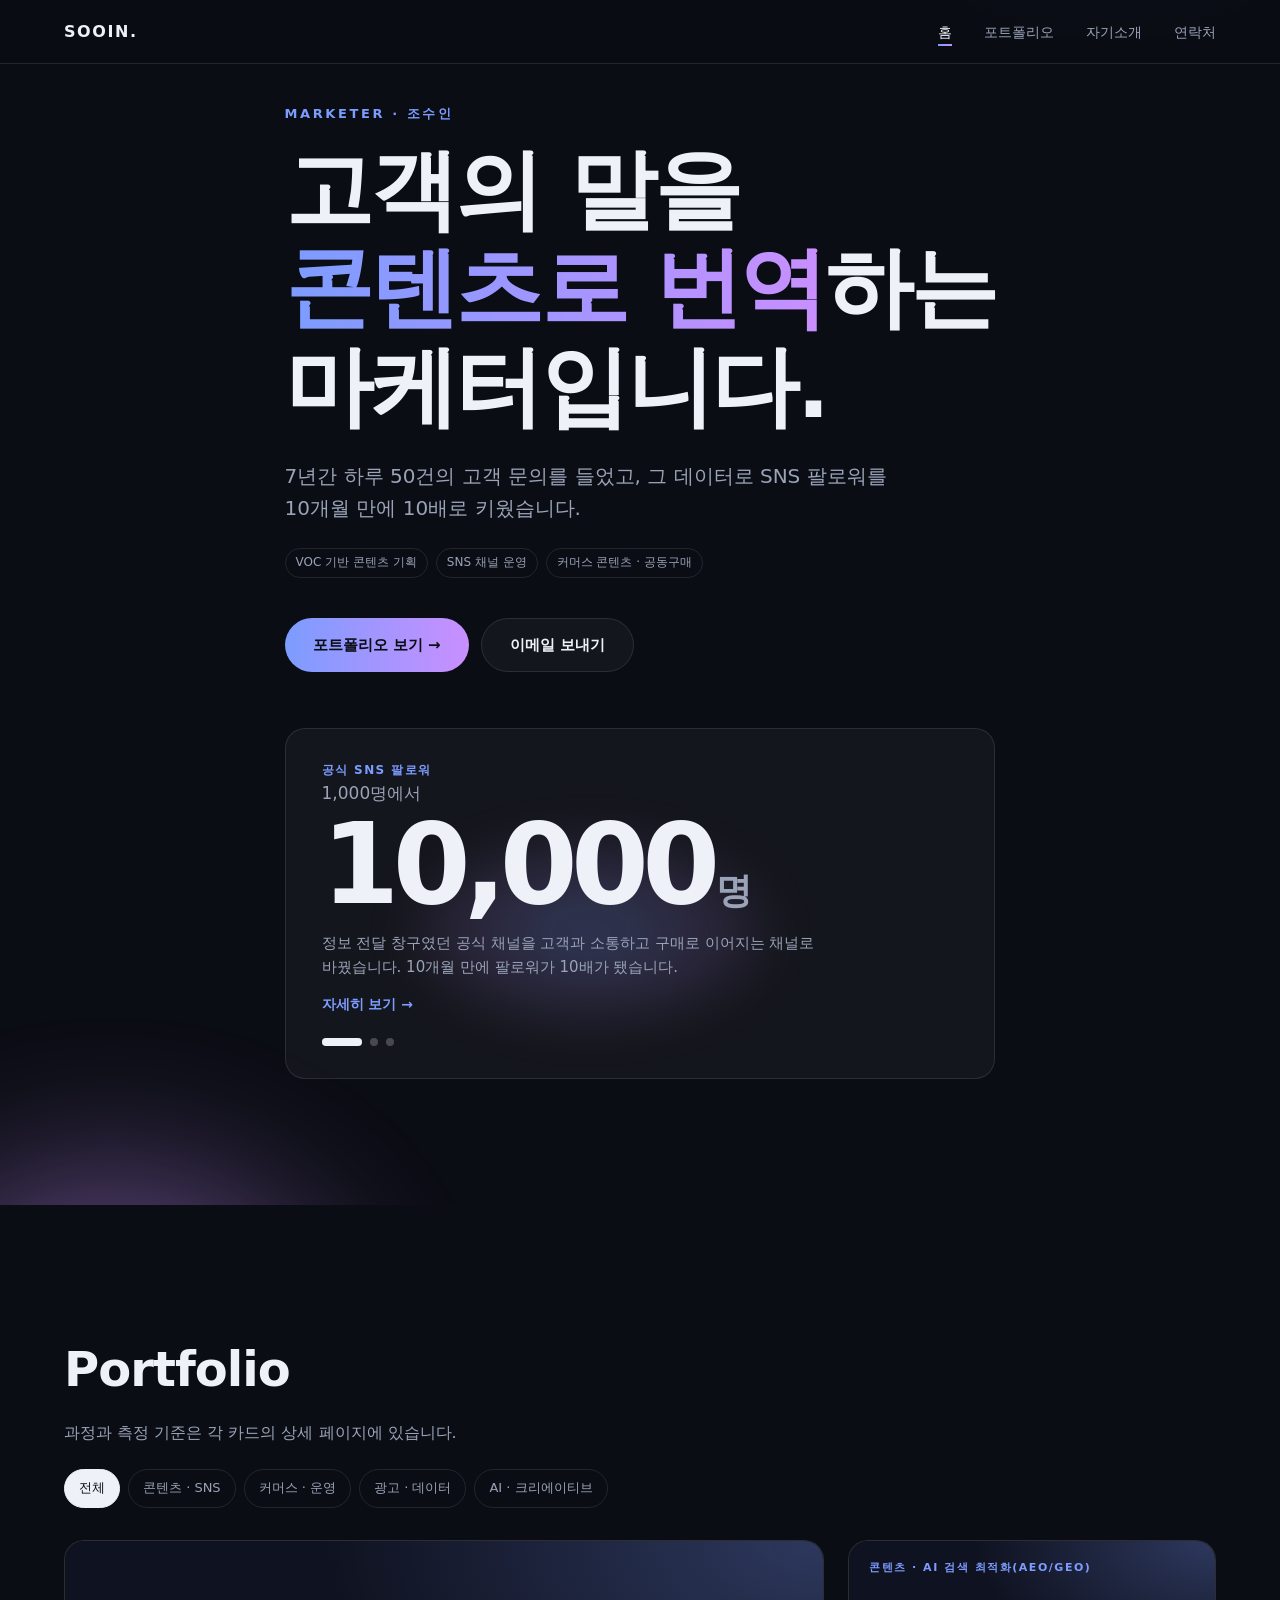
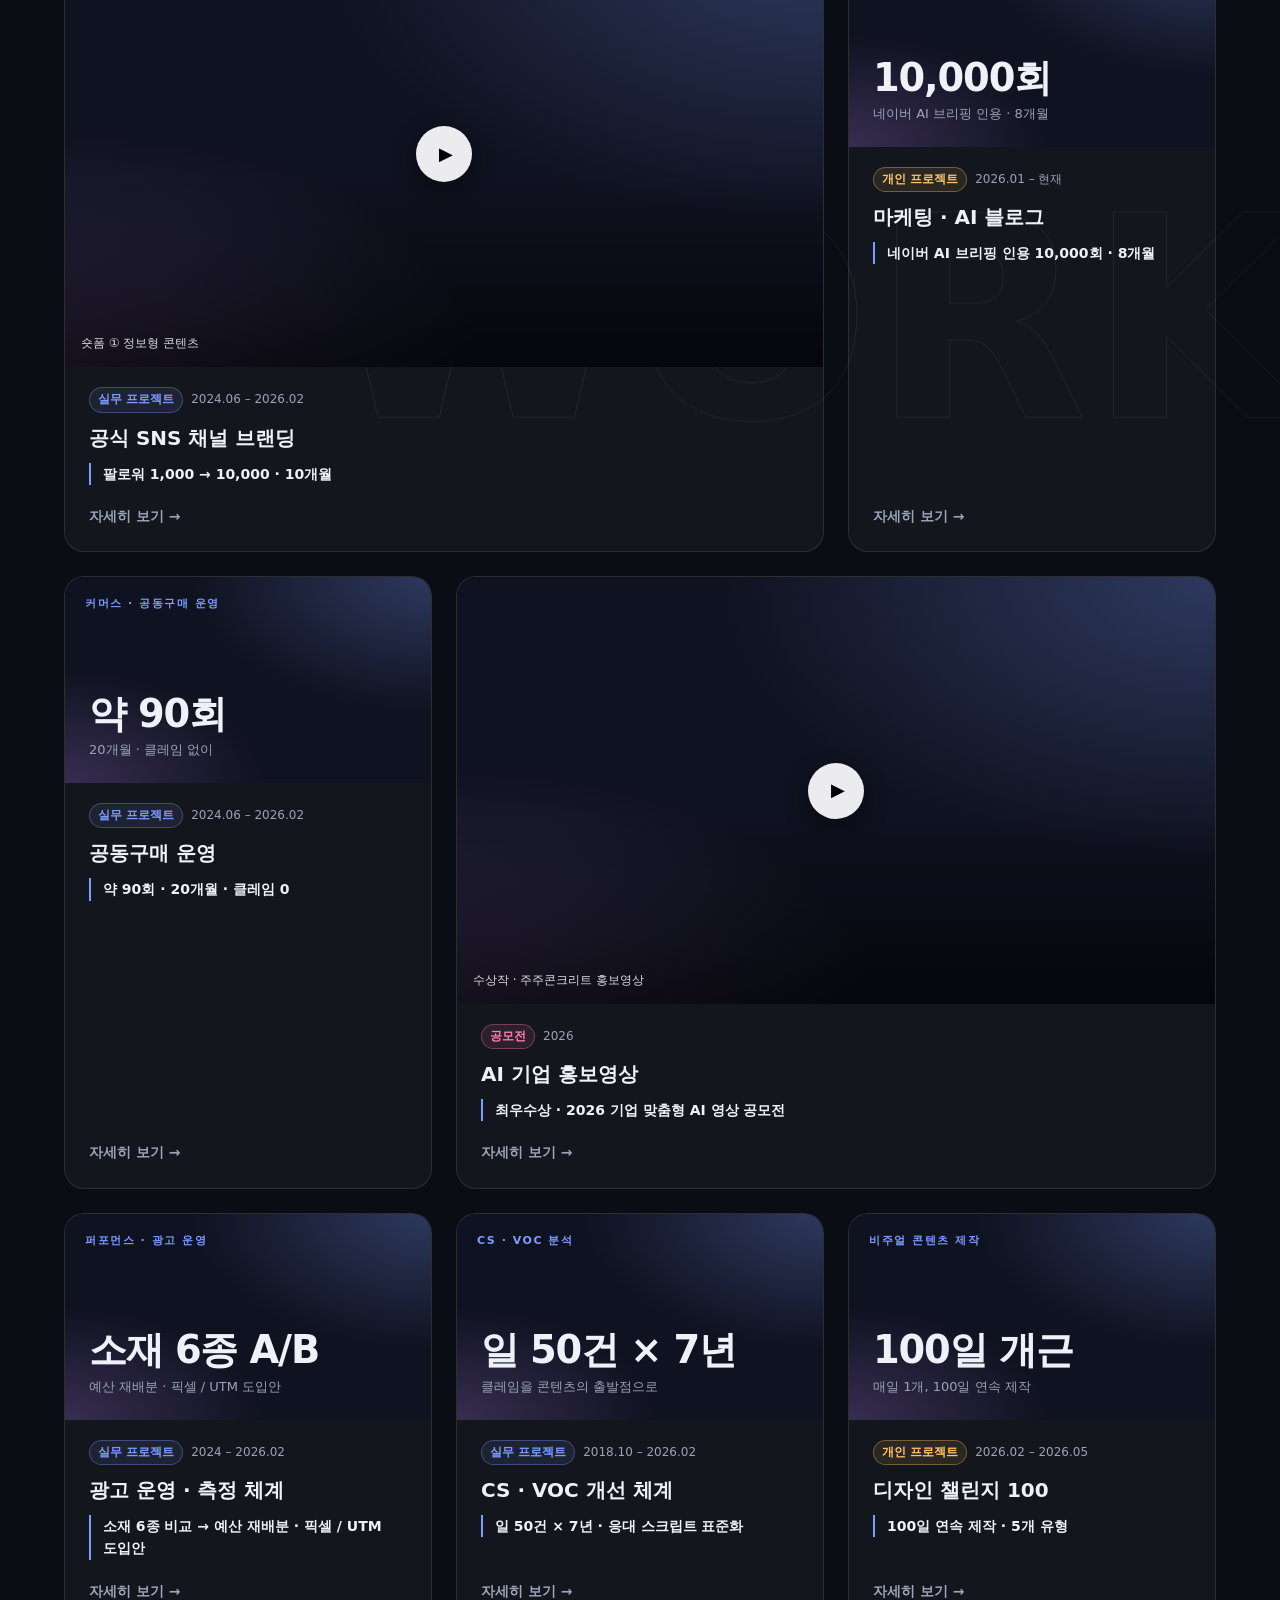
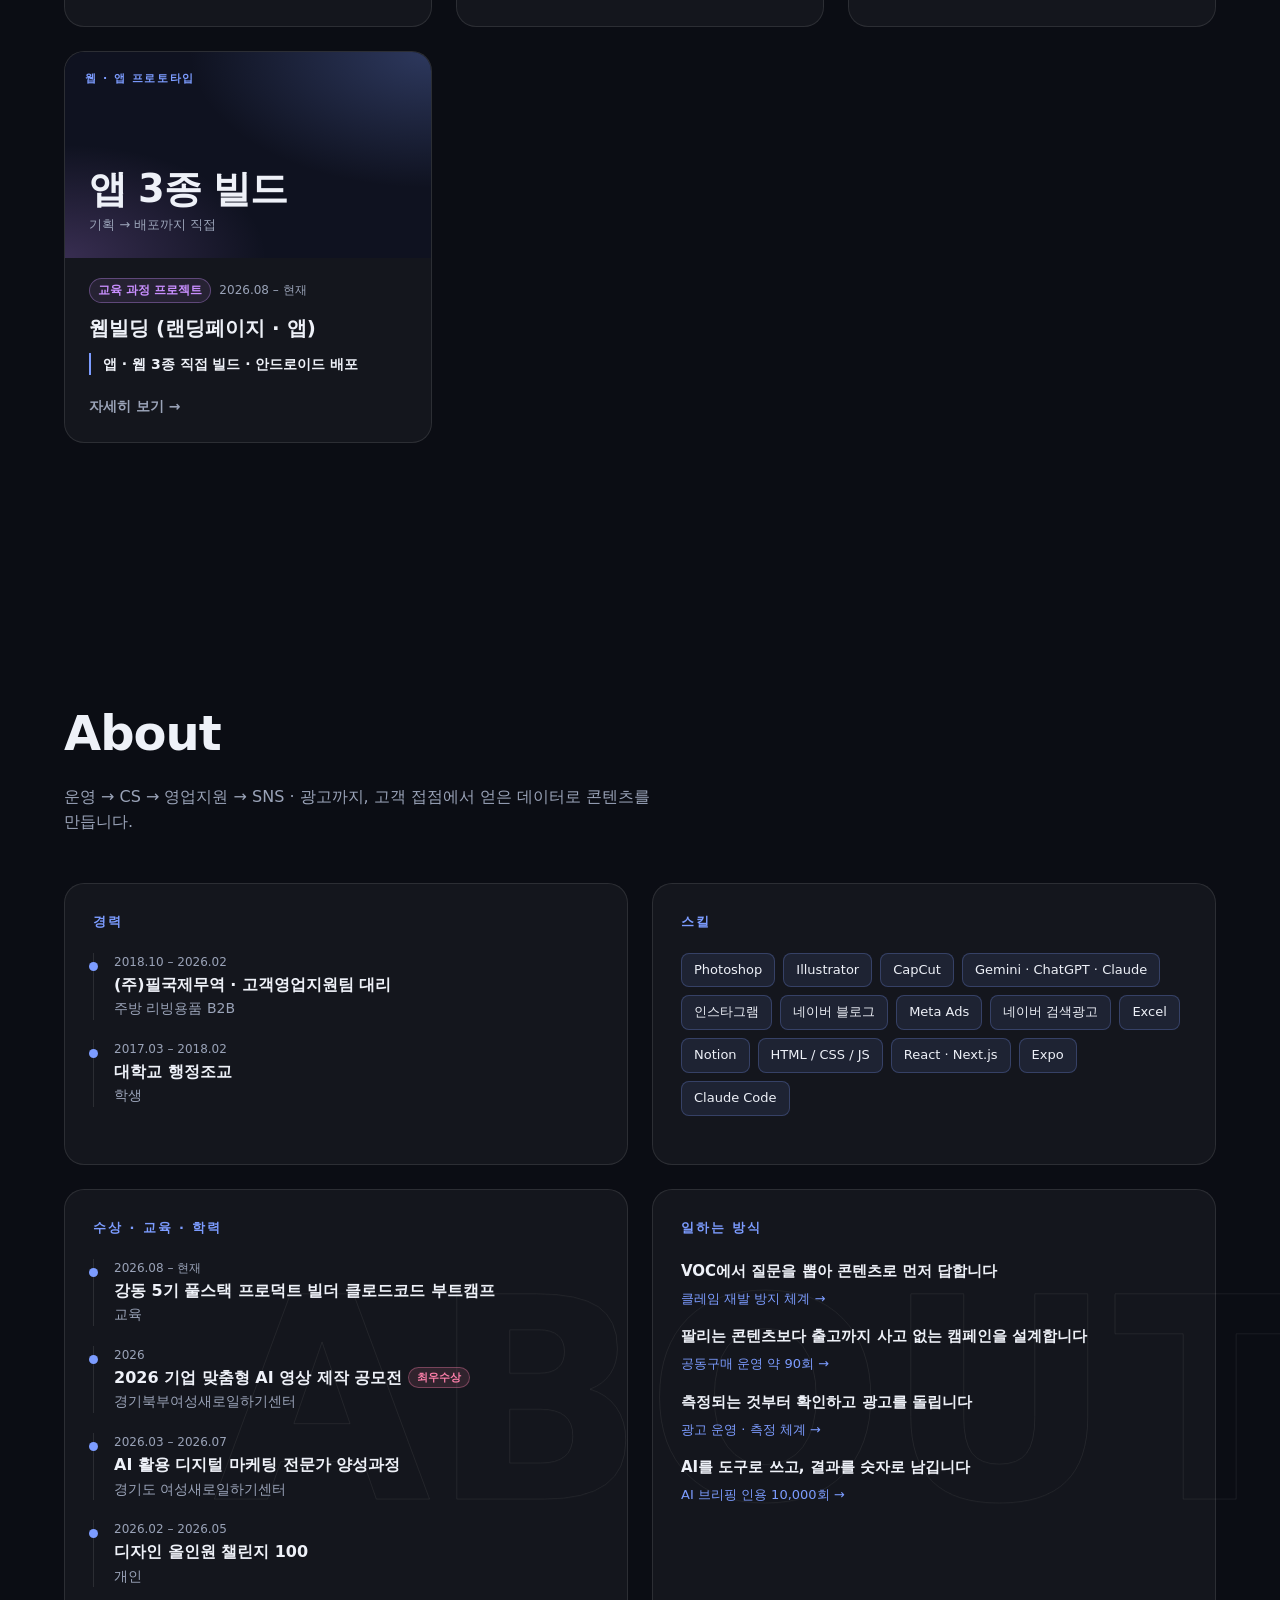
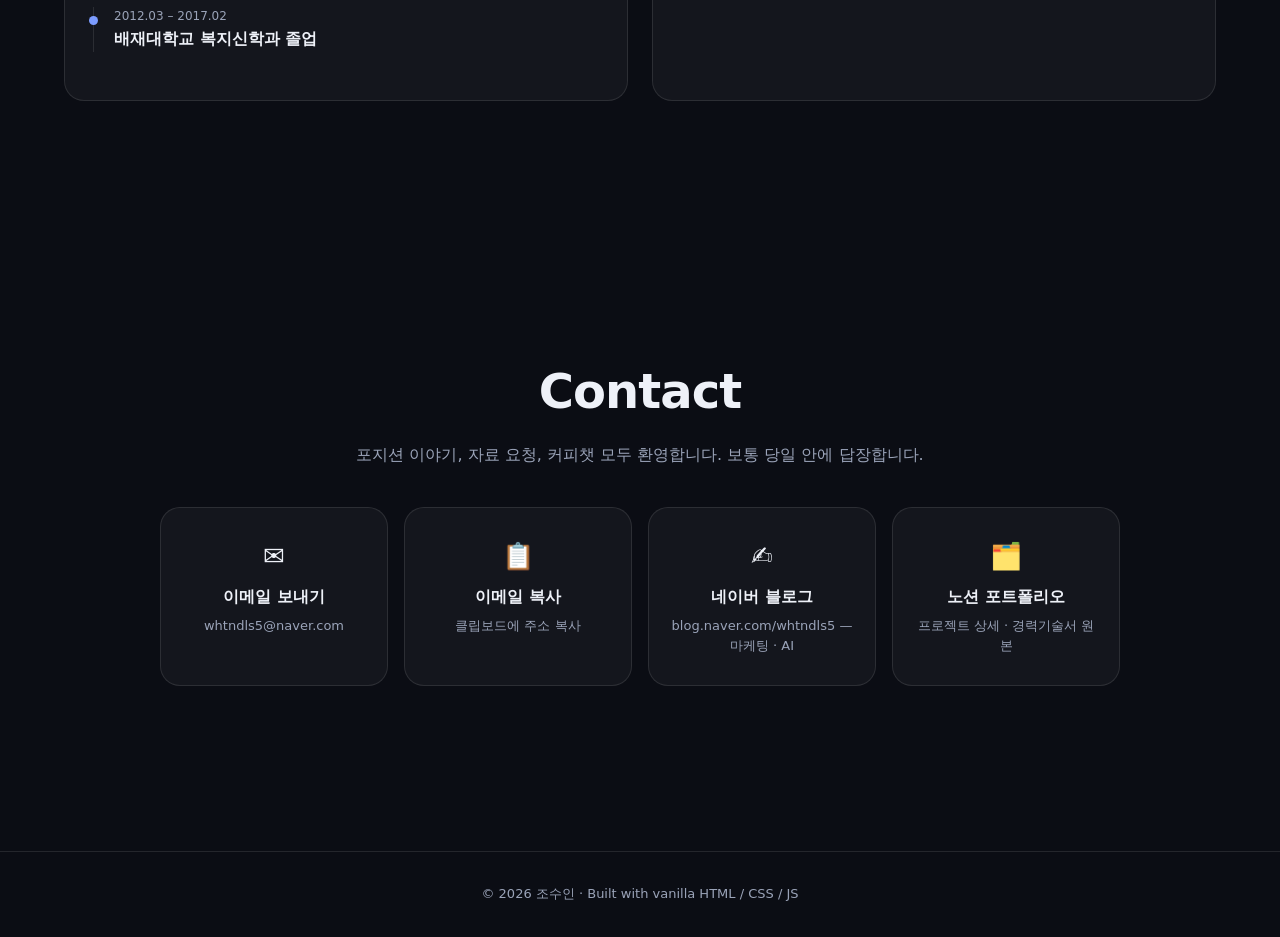
==== index.html @ 7ede03b1 "포트폴리오 카드 간결화 + 공동구매 최고 회차 매출 문구 제거 - 카드: 설명 · 외부 링크 줄을 빼고 제목 + 결과 한 줄만, 본문 전체가 상세 페이지 링크 - 공동구매: 전광판" ====
<!DOCTYPE html>
<html lang="ko" class="no-js">
<head>
<meta charset="UTF-8">
<meta name="viewport" content="width=device-width, initial-scale=1.0">
<title>조수인 | 마케터</title>
<meta name="description" content="고객의 말을 콘텐츠로 번역하는 마케터입니다. 7년간 이커머스 유통사에서 하루 평균 50건의 고객 문의를 직접 응대하며 고객이 무엇을 궁금해하고 어디서 불만을 느끼는지 정리해 왔습니다.">
<meta property="og:type" content="website">
<meta property="og:title" content="조수인 | 마케터">
<meta property="og:description" content="고객의 말을 콘텐츠로 번역하는 마케터입니다. 7년간 이커머스 유통사에서 하루 평균 50건의 고객 문의를 직접 응대하며 고객이 무엇을 궁금해하고 어디서 불만을 느끼는지 정리해 왔습니다.">

<meta property="og:image" content="images/og.jpg">
<meta name="twitter:card" content="summary_large_image">
<link rel="preconnect" href="https://cdn.jsdelivr.net" crossorigin>
<link rel="stylesheet" href="https://cdn.jsdelivr.net/gh/orioncactus/pretendard@v1.3.9/dist/web/variable/pretendardvariable-dynamic-subset.min.css">
<style>
:root{--bg:#0b0d14;--fg:#eef1f8;--muted:#9aa3b8;--line:rgba(255,255,255,.1);--card:rgba(255,255,255,.04);--accent:#7c9cff;--accent2:#c98fff;--nav:64px}
*{margin:0;padding:0;box-sizing:border-box}
html{scroll-behavior:smooth;scroll-padding-top:var(--nav)}
body{font-family:'Pretendard Variable','Pretendard','Segoe UI',system-ui,-apple-system,'Apple SD Gothic Neo','Malgun Gothic',sans-serif;background:var(--bg);color:var(--fg);line-height:1.6;overflow-x:hidden;-webkit-font-smoothing:antialiased;word-break:keep-all}
img,video{display:block;max-width:100%}
a{color:inherit}
ul{list-style:none}
:focus-visible{outline:2px solid var(--accent);outline-offset:3px;border-radius:4px}
.skip{position:absolute;left:-999px;top:8px;z-index:40;padding:8px 14px;background:var(--accent);color:#000;border-radius:8px}
.skip:focus{left:8px}
#fx{position:fixed;inset:0;z-index:30;pointer-events:none}
[hidden]{display:none!important}
.todo{background:rgba(255,214,102,.18);color:#ffd666;padding:0 6px;border-radius:4px;font-weight:600;font-size:.92em}

/* 상단 고정 내비게이션 */
header{position:fixed;top:0;left:0;right:0;z-index:20;height:var(--nav);display:flex;align-items:center;padding:0 clamp(16px,5vw,64px);background:rgba(11,13,20,.7);backdrop-filter:blur(12px);-webkit-backdrop-filter:blur(12px);border-bottom:1px solid var(--line)}
nav{display:flex;justify-content:space-between;align-items:center;width:100%;max-width:1200px;margin:0 auto;gap:16px}
.logo{font-weight:800;letter-spacing:.1em;text-decoration:none;white-space:nowrap}
nav ul{display:flex;gap:clamp(12px,3vw,32px)}
nav li a{position:relative;text-decoration:none;font-size:14px;color:var(--muted);padding:6px 0;transition:color .2s;white-space:nowrap}
nav li a::after{content:"";position:absolute;left:0;right:0;bottom:0;height:2px;background:linear-gradient(90deg,var(--accent),var(--accent2));transform:scaleX(0);transform-origin:left;transition:transform .3s}
nav li a:hover,nav li a[aria-current]{color:var(--fg)}
nav li a[aria-current]::after{transform:scaleX(1)}

/* 공통 레이아웃 */
section{position:relative;padding:clamp(80px,14vh,140px) clamp(16px,5vw,64px);overflow:hidden}
.wrap{position:relative;z-index:1;max-width:1200px;margin:0 auto}
h2{font-size:clamp(28px,4vw,48px);letter-spacing:-.02em;margin-bottom:12px}
.sub{color:var(--muted);margin-bottom:48px;max-width:600px}
.wm{position:absolute;right:-2vw;top:8%;font-size:clamp(100px,22vw,320px);font-weight:900;line-height:1;color:transparent;-webkit-text-stroke:1px rgba(255,255,255,.07);user-select:none;pointer-events:none}
[data-speed]{will-change:transform}
.tags{display:flex;flex-wrap:wrap;gap:8px}
.tags li{font-size:12px;padding:4px 10px;border:1px solid var(--line);border-radius:999px;color:var(--muted)}
.btn{display:inline-flex;align-items:center;gap:8px;padding:14px 28px;border-radius:999px;text-decoration:none;font-weight:600;font-size:15px;border:0;cursor:pointer;font-family:inherit;transition:transform .2s,box-shadow .2s}
.btn.primary{background:linear-gradient(90deg,var(--accent),var(--accent2));color:#0b0d14}
.btn.ghost{border:1px solid var(--line);background:var(--card);color:var(--fg)}
.btn:hover{transform:translateY(-2px);box-shadow:0 10px 30px rgba(124,156,255,.25)}

/* 스크롤 등장 */
.reveal{opacity:0;transform:translateY(24px);transition:opacity .7s ease,transform .7s ease}
.reveal.in{opacity:1;transform:none}
.stagger>:nth-child(2){transition-delay:.1s}.stagger>:nth-child(3){transition-delay:.2s}.stagger>:nth-child(4){transition-delay:.3s}
.no-js .reveal{opacity:1;transform:none}

/* 홈 */
.hero{min-height:100svh;display:flex;align-items:center;padding-top:calc(var(--nav) + 40px)}
.blob{position:absolute;border-radius:50%;filter:blur(80px);opacity:.45;pointer-events:none}
.b1{width:50vw;height:50vw;max-width:600px;max-height:600px;background:var(--accent);top:-10%;right:-10%}
.b2{width:40vw;height:40vw;max-width:480px;max-height:480px;background:var(--accent2);bottom:-10%;left:-10%}
.eyebrow{color:var(--accent);font-weight:600;letter-spacing:.2em;font-size:13px;text-transform:uppercase;margin-bottom:16px}
h1{font-size:clamp(38px,7vw,88px);line-height:1.12;letter-spacing:-.03em;font-weight:800;word-break:keep-all;text-wrap:balance}
h1 span{background:linear-gradient(90deg,var(--accent),var(--accent2));-webkit-background-clip:text;background-clip:text;color:transparent}
.lead{margin:24px 0;font-size:clamp(16px,2vw,20px);color:var(--muted);max-width:640px;word-break:keep-all}
.lead strong{color:var(--fg);font-weight:600}
.hero .tags{margin-bottom:40px}
.cta{display:flex;flex-wrap:wrap;gap:12px}
/* 첫 화면 전광판: 한 번에 숫자 하나, 탭으로 전환 */
.stats{position:relative;margin-top:56px;max-width:900px;padding:clamp(22px,3vw,32px) clamp(22px,3.5vw,36px);border:1px solid var(--line);border-radius:20px;background:var(--card);overflow:hidden}
.stats::before{content:"";position:absolute;left:8%;top:58%;width:min(70%,560px);height:min(60vw,260px);transform:translateY(-50%);background:radial-gradient(closest-side,rgba(124,156,255,.26),rgba(201,143,255,.12) 55%,transparent 78%);filter:blur(24px);pointer-events:none}
.stats>*{position:relative}
.stat-panels{display:grid}
.stat-panel{grid-area:1/1;display:flex;flex-direction:column;align-items:flex-start}
.stat-panel:not(.on){visibility:hidden;opacity:0;pointer-events:none}
.stat-panel.on{animation:statIn .6s cubic-bezier(.2,.8,.2,1)}
.stat-label{font-size:12px;font-weight:700;letter-spacing:.12em;text-transform:uppercase;color:var(--accent)}
/* 슬라이드 위치 점: 클릭하면 그 슬라이드로, 활성 점은 길어지면서 남은 시간을 채워 보여줌 */
.stat-dots{display:flex;gap:8px;margin-top:22px}
.stat-dot{position:relative;width:8px;height:8px;padding:0;border:0;border-radius:999px;background:rgba(255,255,255,.22);cursor:pointer;overflow:hidden;transition:width .3s,background .3s}
.stat-dot:hover{background:rgba(255,255,255,.45)}
.stat-dot[aria-selected="true"]{width:40px;background:rgba(255,255,255,.22)}
.stat-dot[aria-selected="true"]::after{content:"";position:absolute;inset:0;background:var(--fg);transform-origin:left;transform:scaleX(0);animation:statFill var(--stat-ms,5000ms) linear forwards}
.stats.paused .stat-dot[aria-selected="true"]::after{animation-play-state:paused}
.stat-dot:focus-visible{outline:2px solid var(--accent);outline-offset:3px}
@keyframes statFill{to{transform:scaleX(1)}}
.stat-pre{font-size:clamp(14px,1.6vw,17px);color:var(--muted);font-weight:500}
.stat-num{font-size:clamp(56px,9vw,112px);font-weight:800;letter-spacing:-.06em;line-height:.95;font-variant-numeric:tabular-nums;white-space:nowrap;margin-top:4px}
.stat-num em{font-style:normal;font-size:.32em;font-weight:600;color:var(--muted);letter-spacing:-.02em;margin-left:.08em}
.stat-story{max-width:34em;margin-top:14px;font-size:15px;color:var(--muted)}
.stat-link{margin-top:14px;font-size:14px;font-weight:600;color:var(--accent);text-decoration:none}
.stat-link:hover{text-decoration:underline}
@keyframes statIn{from{opacity:0;transform:translateX(28px)}to{opacity:1;transform:none}}
@media(prefers-reduced-motion:reduce){.stat-panel.on{animation:none}.stat-dot[aria-selected="true"]::after{animation:none;transform:none}}

/* 포트폴리오: 카드 */
.filters{display:flex;flex-wrap:wrap;gap:8px;margin:-24px 0 32px}
.filter{font:inherit;font-size:13px;padding:8px 14px;border-radius:999px;border:1px solid var(--line);background:transparent;color:var(--muted);cursor:pointer;transition:all .2s}
.filter:hover{color:var(--fg);border-color:rgba(255,255,255,.3)}
.filter[aria-pressed="true"]{background:var(--fg);color:var(--bg);border-color:var(--fg)}
.grid{display:grid;grid-template-columns:repeat(auto-fill,minmax(min(100%,300px),1fr));gap:24px}
.card{display:flex;flex-direction:column;border:1px solid var(--line);border-radius:20px;background:var(--card);overflow:hidden;transition:transform .3s,border-color .3s,opacity .7s}
.card:hover{transform:translateY(-6px);border-color:rgba(124,156,255,.5)}
.card.hide{display:none}
@media(min-width:900px){.card.featured{grid-column:span 2}}
.thumb{position:relative;display:block;width:100%;aspect-ratio:16/9;border:0;padding:0;background:radial-gradient(120% 120% at 100% 0%,rgba(124,156,255,.28),transparent 55%),radial-gradient(100% 100% at 0% 100%,rgba(201,143,255,.22),transparent 55%),#0f1220;cursor:pointer;overflow:hidden;font:inherit;color:inherit;text-align:left}
.thumb img{width:100%;height:100%;object-fit:cover;transition:transform .5s}
.card:hover .thumb img{transform:scale(1.04)}
.play{position:absolute;inset:0;display:grid;place-items:center;background:linear-gradient(transparent 55%,rgba(0,0,0,.65))}
.play b{width:56px;height:56px;border-radius:50%;display:grid;place-items:center;background:rgba(255,255,255,.92);color:#000;font-size:18px;padding-left:4px;box-shadow:0 8px 24px rgba(0,0,0,.4);transition:transform .3s}
.thumb:hover .play b,.thumb:focus-visible .play b{transform:scale(1.1)}
.play small{position:absolute;left:16px;bottom:14px;font-size:12px;color:#fff;opacity:.85}
.tile{position:relative;display:block;aspect-ratio:16/9;overflow:hidden;text-decoration:none;background:radial-gradient(120% 120% at 100% 0%,rgba(124,156,255,.28),transparent 55%),radial-gradient(100% 100% at 0% 100%,rgba(201,143,255,.22),transparent 55%),#0f1220}
.tile img{position:absolute;inset:0;width:100%;height:100%;object-fit:cover}
.tile img.broken,.thumb img.broken{display:none}
.tile .num{position:absolute;left:24px;bottom:22px;right:24px}
.tile .num b{display:block;font-size:clamp(26px,3vw,40px);letter-spacing:-.03em;line-height:1.05;font-variant-numeric:tabular-nums}
.tile .num small{display:block;color:var(--muted);font-size:13px;margin-top:6px}
.tile .k{position:absolute;left:20px;top:18px;font-size:11px;letter-spacing:.14em;text-transform:uppercase;color:var(--accent);font-weight:700}
.tile.has-img .num,.tile.has-img .k{text-shadow:0 2px 12px rgba(0,0,0,.7)}
.tile.has-img::after{content:"";position:absolute;inset:0;background:linear-gradient(transparent 40%,rgba(0,0,0,.7))}
.tile.has-img .num{z-index:1}
.body{padding:20px 24px 24px;display:flex;flex-direction:column;gap:12px;flex:1;text-decoration:none;color:inherit}
.body .more{margin-top:auto;padding-top:8px;font-size:14px;font-weight:600;color:var(--muted);transition:color .2s}
.card:hover .body .more,.body:focus-visible .more{color:var(--accent)}
.body:focus-visible{outline:2px solid var(--accent);outline-offset:-2px}
.kind{display:inline-flex;align-items:center;gap:8px;font-size:12px;color:var(--muted)}
.kind i{font-style:normal;padding:2px 8px;border-radius:999px;border:1px solid rgba(124,156,255,.35);background:rgba(124,156,255,.1);color:var(--accent);font-weight:600}
.kind i.personal{border-color:rgba(255,196,102,.35);background:rgba(255,196,102,.1);color:#ffc466}
.kind i.contest{border-color:rgba(255,128,171,.35);background:rgba(255,128,171,.1);color:#ff80ab}
.kind i.study{border-color:rgba(201,143,255,.35);background:rgba(201,143,255,.1);color:var(--accent2)}
.card h3{font-size:20px;line-height:1.3}
.card:hover h3{color:var(--accent)}
.role{font-size:13px;color:var(--accent)}
.result{font-size:14px;font-weight:600;color:var(--fg);padding-left:12px;border-left:2px solid var(--accent)}
.result small{display:block;color:var(--muted);font-size:12px;margin-top:2px}
.links{display:flex;flex-wrap:wrap;gap:6px 16px;margin-top:auto;padding-top:8px;font-size:14px}
.links a{color:var(--muted);text-decoration:none;border-bottom:1px solid transparent;transition:color .2s,border-color .2s}
.links a:hover{color:var(--fg);border-color:var(--accent)}
.links a.more{color:var(--fg);font-weight:600}

/* 자기소개 */
.cols{display:grid;grid-template-columns:repeat(auto-fit,minmax(min(100%,280px),1fr));gap:24px}
@media(min-width:900px){.cols{grid-template-columns:1fr 1fr}}
.panel{padding:28px;border:1px solid var(--line);border-radius:20px;background:var(--card)}
.panel h3{font-size:13px;letter-spacing:.15em;color:var(--accent);text-transform:uppercase;margin-bottom:20px}
.tl li{position:relative;padding-left:20px;margin-bottom:20px;border-left:1px solid var(--line)}
.tl li::before{content:"";position:absolute;left:-5px;top:9px;width:9px;height:9px;border-radius:50%;background:var(--accent)}
.tl time{display:block;font-size:12px;color:var(--muted)}
.tl strong{display:block;font-size:16px}
.tl p{color:var(--muted);font-size:14px}
.tl .award{display:inline-block;margin-left:6px;font-size:11px;padding:1px 8px;border-radius:999px;background:rgba(255,128,171,.12);color:#ff80ab;border:1px solid rgba(255,128,171,.35);vertical-align:2px}
.stack{display:flex;flex-wrap:wrap;gap:8px;margin-bottom:20px}
.stack li{font-size:13px;padding:6px 12px;border-radius:8px;background:rgba(124,156,255,.1);border:1px solid rgba(124,156,255,.25)}
.stack-label{font-size:12px;color:var(--muted);margin-bottom:8px}
.values li{margin-bottom:14px}
.values strong{display:block;margin-bottom:2px;font-weight:600;font-size:15px}
.values p{color:var(--muted);font-size:14px}
.values a{color:var(--accent);text-decoration:none;font-size:13px}
.values a:hover{text-decoration:underline}

/* 연락처 */
.contact .wrap{text-align:center}
.contact .sub{margin:0 auto 40px}
.clist{display:grid;grid-template-columns:repeat(auto-fit,minmax(min(100%,220px),1fr));gap:16px;max-width:960px;margin:0 auto}
.clist a,.clist button{display:flex;flex-direction:column;align-items:center;gap:6px;padding:28px 20px;border:1px solid var(--line);border-radius:20px;background:var(--card);text-decoration:none;color:inherit;font:inherit;cursor:pointer;transition:transform .3s,border-color .3s,opacity .7s}
.clist a:hover,.clist button:hover{transform:translateY(-4px);border-color:rgba(124,156,255,.5)}
.clist span{font-size:26px}
.clist strong{font-size:16px}
.clist small{color:var(--muted);font-size:13px;word-break:break-all}
.copy-status{min-height:1.5em;margin-top:18px;font-size:14px;color:var(--muted)}
.copy-status.ok{color:var(--accent)}
footer{padding:32px;text-align:center;color:var(--muted);font-size:13px;border-top:1px solid var(--line)}

/* 영상 크게 보기 */
dialog{border:0;padding:0;background:#000;border-radius:16px;width:min(96vw,1100px);max-width:none;overflow:hidden;color:var(--fg)}
dialog::backdrop{background:rgba(0,0,0,.85);backdrop-filter:blur(6px)}
dialog .frame{position:relative;width:100%;aspect-ratio:16/9;background:#000}
dialog .frame.vertical{aspect-ratio:16/9}
dialog iframe{position:absolute;inset:0;width:100%;height:100%;border:0}
dialog .close{position:absolute;top:10px;right:10px;z-index:1;width:40px;height:40px;border:0;border-radius:50%;background:rgba(0,0,0,.5);color:#fff;font-size:22px;line-height:1;cursor:pointer}
dialog .cap{padding:14px 18px;font-size:14px;color:var(--muted);display:flex;flex-wrap:wrap;gap:8px 16px;align-items:center}
dialog .cap a{color:var(--accent);text-decoration:none}

@media(prefers-reduced-motion:reduce){
  html{scroll-behavior:auto}
  *,*::before,*::after{transition:none!important;animation:none!important}
  .reveal{opacity:1;transform:none}
  [data-speed]{transform:none!important}
  #fx{display:none}
}
</style>
</head>
<body>
<a class="skip" href="#home">본문으로 건너뛰기</a>
<canvas id="fx" aria-hidden="true"></canvas>

<header>
  <nav aria-label="주 메뉴">
    <a class="logo" href="#home">SOOIN.</a>
    <ul>
      <li><a href="#home">홈</a></li>
      <li><a href="#portfolio">포트폴리오</a></li>
      <li><a href="#about">자기소개</a></li>
      <li><a href="#contact">연락처</a></li>
    </ul>
  </nav>
</header>

<main>
  <!-- 홈 -->
  <section id="home" class="hero">
    <div class="blob b1" data-speed="0.35"></div>
    <div class="blob b2" data-speed="-0.2"></div>
    <div class="wrap">
      <p class="eyebrow reveal">Marketer · 조수인</p>
      <h1 class="reveal">고객의 말을<br><span>콘텐츠로 번역</span>하는<br>마케터입니다.</h1>
      <p class="lead reveal">7년간 하루 50건의 고객 문의를 들었고, 그 데이터로 SNS 팔로워를 10개월 만에 10배로 키웠습니다.</p>
      <ul class="tags reveal"><li>VOC 기반 콘텐츠 기획</li><li>SNS 채널 운영</li><li>커머스 콘텐츠 · 공동구매</li></ul>
      <div class="cta reveal">
        <a class="btn primary" href="#portfolio">포트폴리오 보기 →</a>
        <a class="btn ghost" href="mailto:whtndls5@naver.com">이메일 보내기</a>
        <a class="btn ghost" href="resume.pdf" download hidden>이력서 다운로드</a>
      </div>
      <div class="stats reveal" style="--stat-ms:5000ms">
        <div class="stat-panels" aria-live="polite">
          <div class="stat-panel on" role="tabpanel" id="stat-panel-0" aria-labelledby="stat-tab-0" aria-hidden="false">
            <p class="stat-label">공식 SNS 팔로워</p>
            <p class="stat-pre">1,000명에서</p>
            <p class="stat-num">10,000<em>명</em></p>
            <p class="stat-story">정보 전달 창구였던 공식 채널을 고객과 소통하고 구매로 이어지는 채널로 바꿨습니다. 10개월 만에 팔로워가 10배가 됐습니다.</p>
            <a class="stat-link" href="projects/sns-channel/">자세히 보기 →</a>
          </div>
          <div class="stat-panel" role="tabpanel" id="stat-panel-1" aria-labelledby="stat-tab-1" aria-hidden="true">
            <p class="stat-label">공동구매 운영</p>
            <p class="stat-pre">20개월 동안 약</p>
            <p class="stat-num">90<em>회</em></p>
            <p class="stat-story">약 90회를 운영하는 동안 결품이나 배송 클레임이 한 건도 없었습니다.</p>
            <a class="stat-link" href="projects/group-buying/" tabindex="-1">자세히 보기 →</a>
          </div>
          <div class="stat-panel" role="tabpanel" id="stat-panel-2" aria-labelledby="stat-tab-2" aria-hidden="true">
            <p class="stat-label">네이버 AI 브리핑 인용</p>
            <p class="stat-pre">8개월 누적</p>
            <p class="stat-num">10,000<em>회</em></p>
            <p class="stat-story">검색 유입이 AI 답변에 인용되는 쪽으로 바뀌는 변화를 개인 블로그로 먼저 검증했습니다. 8개월 만에 인용이 10,000회를 넘었습니다.</p>
            <a class="stat-link" href="projects/ai-blog/" tabindex="-1">자세히 보기 →</a>
          </div>
        </div>
        <div class="stat-dots" role="tablist" aria-label="대표 성과 슬라이드">
          <button class="stat-dot" type="button" role="tab" id="stat-tab-0" aria-selected="true" aria-controls="stat-panel-0" aria-label="공식 SNS 팔로워"></button><button class="stat-dot" type="button" role="tab" id="stat-tab-1" aria-selected="false" aria-controls="stat-panel-1" aria-label="공동구매 운영" tabindex="-1"></button><button class="stat-dot" type="button" role="tab" id="stat-tab-2" aria-selected="false" aria-controls="stat-panel-2" aria-label="네이버 AI 브리핑 인용" tabindex="-1"></button>
        </div>
      </div>
    </div>
  </section>

  <!-- 포트폴리오 -->
  <section id="portfolio">
    <div class="wm" data-speed="-0.15" aria-hidden="true">WORK</div>
    <div class="wrap">
      <h2 class="reveal">Portfolio</h2>
      <p class="sub reveal">과정과 측정 기준은 각 카드의 상세 페이지에 있습니다.</p>
      <div class="filters reveal" role="group" aria-label="분야별 필터">
        <button class="filter" type="button" data-filter="all" aria-pressed="true">전체</button>
        <button class="filter" type="button" data-filter="content" aria-pressed="false">콘텐츠 · SNS</button><button class="filter" type="button" data-filter="commerce" aria-pressed="false">커머스 · 운영</button><button class="filter" type="button" data-filter="ads" aria-pressed="false">광고 · 데이터</button><button class="filter" type="button" data-filter="creative" aria-pressed="false">AI · 크리에이티브</button>
      </div>
      <div class="grid stagger">

        <article class="card reveal featured" data-field="content">
          <button class="thumb" data-yt="Cg3FJQdvLfQ" data-title="공식 SNS 채널 브랜딩 — 숏폼 ① 정보형 콘텐츠" data-url="https://www.youtube.com/watch?v=Cg3FJQdvLfQ" aria-label="공식 SNS 채널 브랜딩 영상 크게 보기">
            <img src="https://i.ytimg.com/vi/Cg3FJQdvLfQ/hqdefault.jpg" alt="" loading="lazy" width="480" height="360">
            <span class="play"><b>▶</b><small>숏폼 ① 정보형 콘텐츠</small></span>
          </button>
          <a class="body" href="projects/sns-channel/">
            <p class="kind"><i class="">실무 프로젝트</i><span>2024.06 – 2026.02</span></p>
            <h3>공식 SNS 채널 브랜딩</h3>
            <p class="result">팔로워 1,000 → 10,000 · 10개월</p>
            <span class="more">자세히 보기 →</span>
          </a>
        </article>

        <article class="card reveal" data-field="content">
          <a class="tile" href="projects/ai-blog/" aria-label="마케팅 · AI 블로그 자세히 보기">
            <img src="images/ai-blog.jpg" alt="" loading="lazy" width="1600" height="900">
            <span class="k">콘텐츠 · AI 검색 최적화(AEO/GEO)</span>
            <span class="num"><b>10,000회</b><small>네이버 AI 브리핑 인용 · 8개월</small></span>
          </a>
          <a class="body" href="projects/ai-blog/">
            <p class="kind"><i class="personal">개인 프로젝트</i><span>2026.01 – 현재</span></p>
            <h3>마케팅 · AI 블로그</h3>
            <p class="result">네이버 AI 브리핑 인용 10,000회 · 8개월</p>
            <span class="more">자세히 보기 →</span>
          </a>
        </article>

        <article class="card reveal" data-field="commerce">
          <a class="tile" href="projects/group-buying/" aria-label="공동구매 운영 자세히 보기">
            <img src="images/group-buying.jpg" alt="" loading="lazy" width="1600" height="900">
            <span class="k">커머스 · 공동구매 운영</span>
            <span class="num"><b>약 90회</b><small>20개월 · 클레임 없이</small></span>
          </a>
          <a class="body" href="projects/group-buying/">
            <p class="kind"><i class="">실무 프로젝트</i><span>2024.06 – 2026.02</span></p>
            <h3>공동구매 운영</h3>
            <p class="result">약 90회 · 20개월 · 클레임 0</p>
            <span class="more">자세히 보기 →</span>
          </a>
        </article>

        <article class="card reveal featured" data-field="creative">
          <button class="thumb" data-yt="rPshS8vxwPE" data-title="AI 기업 홍보영상 — 수상작 · 주주콘크리트 홍보영상" data-url="https://www.youtube.com/watch?v=rPshS8vxwPE" aria-label="AI 기업 홍보영상 영상 크게 보기">
            <img src="https://i.ytimg.com/vi/rPshS8vxwPE/hqdefault.jpg" alt="" loading="lazy" width="480" height="360">
            <span class="play"><b>▶</b><small>수상작 · 주주콘크리트 홍보영상</small></span>
          </button>
          <a class="body" href="projects/ai-video/">
            <p class="kind"><i class="contest">공모전</i><span>2026</span></p>
            <h3>AI 기업 홍보영상</h3>
            <p class="result">최우수상 · 2026 기업 맞춤형 AI 영상 공모전</p>
            <span class="more">자세히 보기 →</span>
          </a>
        </article>

        <article class="card reveal" data-field="ads">
          <a class="tile" href="projects/ads-measurement/" aria-label="광고 운영 · 측정 체계 자세히 보기">
            <img src="images/ads-measurement.jpg" alt="" loading="lazy" width="1600" height="900">
            <span class="k">퍼포먼스 · 광고 운영</span>
            <span class="num"><b>소재 6종 A/B</b><small>예산 재배분 · 픽셀 / UTM 도입안</small></span>
          </a>
          <a class="body" href="projects/ads-measurement/">
            <p class="kind"><i class="">실무 프로젝트</i><span>2024 – 2026.02</span></p>
            <h3>광고 운영 · 측정 체계</h3>
            <p class="result">소재 6종 비교 → 예산 재배분 · 픽셀 / UTM 도입안</p>
            <span class="more">자세히 보기 →</span>
          </a>
        </article>

        <article class="card reveal" data-field="commerce">
          <a class="tile" href="projects/voc-system/" aria-label="CS · VOC 개선 체계 자세히 보기">
            <img src="images/voc-system.jpg" alt="" loading="lazy" width="1600" height="900">
            <span class="k">CS · VOC 분석</span>
            <span class="num"><b>일 50건 × 7년</b><small>클레임을 콘텐츠의 출발점으로</small></span>
          </a>
          <a class="body" href="projects/voc-system/">
            <p class="kind"><i class="">실무 프로젝트</i><span>2018.10 – 2026.02</span></p>
            <h3>CS · VOC 개선 체계</h3>
            <p class="result">일 50건 × 7년 · 응대 스크립트 표준화</p>
            <span class="more">자세히 보기 →</span>
          </a>
        </article>

        <article class="card reveal" data-field="creative">
          <a class="tile" href="projects/design-100/" aria-label="디자인 챌린지 100 자세히 보기">
            <img src="images/design-100.jpg" alt="" loading="lazy" width="1600" height="900">
            <span class="k">비주얼 콘텐츠 제작</span>
            <span class="num"><b>100일 개근</b><small>매일 1개, 100일 연속 제작</small></span>
          </a>
          <a class="body" href="projects/design-100/">
            <p class="kind"><i class="personal">개인 프로젝트</i><span>2026.02 – 2026.05</span></p>
            <h3>디자인 챌린지 100</h3>
            <p class="result">100일 연속 제작 · 5개 유형</p>
            <span class="more">자세히 보기 →</span>
          </a>
        </article>

        <article class="card reveal" data-field="creative">
          <a class="tile" href="projects/web-building/" aria-label="웹빌딩 (랜딩페이지 · 앱) 자세히 보기">
            <img src="images/web-building.jpg" alt="" loading="lazy" width="1600" height="900">
            <span class="k">웹 · 앱 프로토타입</span>
            <span class="num"><b>앱 3종 빌드</b><small>기획 → 배포까지 직접</small></span>
          </a>
          <a class="body" href="projects/web-building/">
            <p class="kind"><i class="study">교육 과정 프로젝트</i><span>2026.08 – 현재</span></p>
            <h3>웹빌딩 (랜딩페이지 · 앱)</h3>
            <p class="result">앱 · 웹 3종 직접 빌드 · 안드로이드 배포</p>
            <span class="more">자세히 보기 →</span>
          </a>
        </article>
      </div>
    </div>
  </section>

  <!-- 자기소개 -->
  <section id="about">
    <div class="wm" data-speed="0.15" aria-hidden="true">ABOUT</div>
    <div class="wrap">
      <h2 class="reveal">About</h2>
      <p class="sub reveal">운영 → CS → 영업지원 → SNS · 광고까지, 고객 접점에서 얻은 데이터로 콘텐츠를 만듭니다.</p>
      <div class="cols stagger">
        <div class="panel reveal">
          <h3>경력</h3>
          <ul class="tl"><li><time>2018.10 – 2026.02</time><strong>(주)필국제무역 · 고객영업지원팀 대리</strong><p>주방 리빙용품 B2B</p></li><li><time>2017.03 – 2018.02</time><strong>대학교 행정조교</strong><p>학생</p></li></ul>
        </div>
        <div class="panel reveal">
          <h3>스킬</h3>
          <ul class="stack"><li>Photoshop</li><li>Illustrator</li><li>CapCut</li><li>Gemini · ChatGPT · Claude</li><li>인스타그램</li><li>네이버 블로그</li><li>Meta Ads</li><li>네이버 검색광고</li><li>Excel</li><li>Notion</li><li>HTML / CSS / JS</li><li>React · Next.js</li><li>Expo</li><li>Claude Code</li></ul>
        </div>
        <div class="panel reveal">
          <h3>수상 · 교육 · 학력</h3>
          <ul class="tl"><li><time>2026.08 – 현재</time><strong>강동 5기 풀스택 프로덕트 빌더 클로드코드 부트캠프</strong><p>교육</p></li><li><time>2026</time><strong>2026 기업 맞춤형 AI 영상 제작 공모전<span class="award">최우수상</span></strong><p>경기북부여성새로일하기센터</p></li><li><time>2026.03 – 2026.07</time><strong>AI 활용 디지털 마케팅 전문가 양성과정</strong><p>경기도 여성새로일하기센터</p></li><li><time>2026.02 – 2026.05</time><strong>디자인 올인원 챌린지 100</strong><p>개인</p></li><li><time>2012.03 – 2017.02</time><strong>배재대학교 복지신학과 졸업</strong></li></ul>
        </div>
        <div class="panel reveal">
          <h3>일하는 방식</h3>
          <ul class="values">
            <li><strong>VOC에서 질문을 뽑아 콘텐츠로 먼저 답합니다</strong><a href="projects/voc-system/">클레임 재발 방지 체계 →</a></li><li><strong>팔리는 콘텐츠보다 출고까지 사고 없는 캠페인을 설계합니다</strong><a href="projects/group-buying/">공동구매 운영 약 90회 →</a></li><li><strong>측정되는 것부터 확인하고 광고를 돌립니다</strong><a href="projects/ads-measurement/">광고 운영 · 측정 체계 →</a></li><li><strong>AI를 도구로 쓰고, 결과를 숫자로 남깁니다</strong><a href="projects/ai-blog/">AI 브리핑 인용 10,000회 →</a></li>
          </ul>
        </div>
      </div>
    </div>
  </section>

  <!-- 연락처 -->
  <section id="contact" class="contact">
    <div class="wm" data-speed="-0.15" aria-hidden="true">HELLO</div>
    <div class="wrap">
      <h2 class="reveal">Contact</h2>
      <p class="sub reveal">포지션 이야기, 자료 요청, 커피챗 모두 환영합니다. 보통 당일 안에 답장합니다.</p>
      <div class="clist stagger">
        <a class="reveal" href="mailto:whtndls5@naver.com?subject=%5B%EC%B1%84%EC%9A%A9%5D%20%EC%A1%B0%EC%88%98%EC%9D%B8%20%EB%A7%88%EC%BC%80%ED%84%B0%20%ED%8F%AC%EC%A7%80%EC%85%98%20%EA%B4%80%EB%A0%A8"><span>✉️</span><strong>이메일 보내기</strong><small>whtndls5@naver.com</small></a>
        <button class="reveal" type="button" id="copy-email" data-email="whtndls5@naver.com"><span>📋</span><strong>이메일 복사</strong><small>클립보드에 주소 복사</small></button>
        <a class="reveal" href="https://blog.naver.com/whtndls5" target="_blank" rel="noopener" title="새 창에서 열림"><span>✍️</span><strong>네이버 블로그</strong><small>blog.naver.com/whtndls5 — 마케팅 · AI</small></a>
        <a class="reveal" href="https://app.notion.com/p/a61f987eedab83eebe1781424f65bc0c" target="_blank" rel="noopener" title="새 창에서 열림"><span>🗂️</span><strong>노션 포트폴리오</strong><small>프로젝트 상세 · 경력기술서 원본</small></a>
        <a class="reveal" href="resume.pdf" download hidden><span>📄</span><strong>이력서</strong><small>PDF 다운로드</small></a>
      </div>
      <p class="copy-status" id="copy-status" role="status" aria-live="polite"></p>
    </div>
  </section>
</main>

<footer>© 2026 조수인 · Built with vanilla HTML / CSS / JS</footer>

<dialog id="player">
  <button class="close" aria-label="닫기">×</button>
  <div class="frame"></div>
  <p class="cap"></p>
</dialog>

<script>
document.documentElement.classList.remove('no-js');
const rm = matchMedia('(prefers-reduced-motion: reduce)').matches;
const hover = matchMedia('(hover: hover)').matches;
const $ = (s, r = document) => r.querySelectorAll(s);

/* 1. 현재 섹션 메뉴 하이라이트 */
const links = [...$('nav li a')];
const navIO = new IntersectionObserver(es => es.forEach(e => {
  if (!e.isIntersecting) return;
  links.forEach(a => a.hash === '#' + e.target.id ? a.setAttribute('aria-current', 'true') : a.removeAttribute('aria-current'));
}), { rootMargin: '-40% 0px -55% 0px' });
$('section').forEach(s => navIO.observe(s));

/* 2. 스크롤 등장 (첫 화면에 이미 보이는 요소는 즉시 표시) */
const revealIO = new IntersectionObserver(es => es.forEach(e => {
  if (e.isIntersecting) { e.target.classList.add('in'); revealIO.unobserve(e.target); }
}), { threshold: .12 });
$('.reveal').forEach(el => { if (el.getBoundingClientRect().top < innerHeight) el.classList.add('in'); else revealIO.observe(el); });

/* 3. 패럴랙스: 화면에 보이는 섹션의 [data-speed] 요소만 이동 */
if (!rm) {
  const seen = new Set();
  const secIO = new IntersectionObserver(es => es.forEach(e => e.isIntersecting ? seen.add(e.target) : seen.delete(e.target)));
  $('section').forEach(s => secIO.observe(s));
  let tick = false;
  const parallax = () => {
    tick = false;
    seen.forEach(s => {
      const r = s.getBoundingClientRect();
      const d = r.top + r.height / 2 - innerHeight / 2;
      $('[data-speed]', s).forEach(el => el.style.transform = 'translate3d(0,' + (d * el.dataset.speed) + 'px,0)');
    });
  };
  addEventListener('scroll', () => { if (!tick) { tick = true; requestAnimationFrame(parallax); } }, { passive: true });
  parallax();
}

/* 4. 마우스 파티클 잔상 (canvas + rAF, 파티클 없으면 루프 정지) */
if (!rm && hover) {
  const cv = document.getElementById('fx'), ctx = cv.getContext('2d');
  let ps = [], raf = 0;
  const size = () => {
    const dpr = Math.min(devicePixelRatio || 1, 2);
    cv.width = innerWidth * dpr; cv.height = innerHeight * dpr;
    ctx.setTransform(dpr, 0, 0, dpr, 0, 0);
  };
  size(); addEventListener('resize', size);
  const loop = () => {
    ctx.clearRect(0, 0, innerWidth, innerHeight);
    ps = ps.filter(p => (p.life -= .025) > 0);
    for (const p of ps) {
      p.x += p.vx; p.y += p.vy; p.vy += .03;
      ctx.globalAlpha = p.life; ctx.fillStyle = p.c;
      ctx.beginPath(); ctx.arc(p.x, p.y, p.r * p.life, 0, Math.PI * 2); ctx.fill();
    }
    ctx.globalAlpha = 1;
    raf = ps.length ? requestAnimationFrame(loop) : 0;
  };
  addEventListener('pointermove', e => {
    for (let i = 0; i < 3; i++) ps.push({ x: e.clientX, y: e.clientY, vx: (Math.random() - .5) * 2, vy: (Math.random() - .5) * 2, r: 2 + Math.random() * 3, life: 1, c: Math.random() < .5 ? '#7c9cff' : '#c98fff' });
    if (ps.length > 240) ps.splice(0, ps.length - 240);
    if (!raf) raf = requestAnimationFrame(loop);
  }, { passive: true });
}

/* 5. 분야 필터 */
$('.filter').forEach(btn => btn.addEventListener('click', () => {
  const f = btn.dataset.filter;
  $('.filter').forEach(b => b.setAttribute('aria-pressed', b === btn ? 'true' : 'false'));
  $('.card').forEach(c => { const show = f === 'all' || c.dataset.field === f; c.classList.toggle('hide', !show); if (show) c.classList.add('in'); });
}));

/* 6. 영상 크게 보기 (<dialog> + YouTube) */
const dlg = document.getElementById('player'), frame = dlg.querySelector('.frame'), cap = dlg.querySelector('.cap');
const open = (id, title, url) => {
  frame.innerHTML = '<iframe src="https://www.youtube-nocookie.com/embed/' + id + '?autoplay=1&rel=0" title="' + title.replace(/"/g, '&quot;') + '" allow="autoplay; encrypted-media; picture-in-picture" allowfullscreen></iframe>';
  cap.innerHTML = '<span>' + title + '</span>' + (url ? '<a href="' + url + '" target="_blank" rel="noopener">YouTube에서 열기 ↗</a>' : '');
  dlg.showModal();
};
$('.thumb[data-yt]').forEach(b => b.addEventListener('click', () => open(b.dataset.yt, b.dataset.title, b.dataset.url)));
dlg.addEventListener('close', () => { frame.innerHTML = ''; });
dlg.addEventListener('click', e => e.target === dlg && dlg.close());
dlg.querySelector('.close').addEventListener('click', () => dlg.close());

/* 7. 이메일 복사 */
const copyBtn = document.getElementById('copy-email'), status = document.getElementById('copy-status');
if (copyBtn) copyBtn.addEventListener('click', () => {
  const t = copyBtn.dataset.email;
  const ok = () => { status.textContent = '이메일 주소를 복사했습니다: ' + t; status.className = 'copy-status ok'; };
  const fail = () => { status.textContent = '자동 복사가 되지 않았습니다. 주소를 직접 선택해 복사해 주세요: ' + t; status.className = 'copy-status'; };
  (navigator.clipboard && navigator.clipboard.writeText) ? navigator.clipboard.writeText(t).then(ok, fail) : fail();
});

/* 8. 이미지 없으면 숫자 타일만 보이도록 */
$('.tile img, .thumb img').forEach(img => {
  const t = img.closest('.tile, .thumb');
  const mark = () => t.classList.add('has-img'), broken = () => { img.classList.add('broken'); t.classList.remove('has-img'); };
  if (img.complete) { img.naturalWidth > 0 ? mark() : broken(); }
  img.addEventListener('load', mark); img.addEventListener('error', broken);
});

/* 9. 첫 화면 전광판: 자동으로 넘어가는 슬라이드 (점 클릭 · 방향키 · Home · End 로도 이동) */
const statTabs = [...$('.stat-dot')];
if (statTabs.length) {
  const box = statTabs[0].closest('.stats');
  const panels = statTabs.map(t => document.getElementById(t.getAttribute('aria-controls')));
  const ms = parseInt(getComputedStyle(box).getPropertyValue('--stat-ms')) || 5000;
  const still = matchMedia('(prefers-reduced-motion: reduce)').matches;
  let cur = 0, timer;
  const pick = (i, focus) => {
    cur = i;
    statTabs.forEach((t, j) => {
      const on = j === i;
      t.setAttribute('aria-selected', on ? 'true' : 'false');
      t.tabIndex = on ? 0 : -1;
      panels[j].classList.toggle('on', on);
      panels[j].setAttribute('aria-hidden', on ? 'false' : 'true');
      $('a', panels[j]).forEach(a => a.tabIndex = on ? 0 : -1);
    });
    if (focus) statTabs[i].focus();
    restart();
  };
  const restart = () => {
    clearTimeout(timer);
    if (!still && !box.classList.contains('paused')) timer = setTimeout(() => pick((cur + 1) % statTabs.length, false), ms);
  };
  // 마우스 올리거나 키보드 포커스가 있거나 탭이 안 보이면 멈춤
  const pause = () => { box.classList.add('paused'); clearTimeout(timer); };
  const resume = () => { box.classList.remove('paused'); restart(); };
  box.addEventListener('mouseenter', pause);
  box.addEventListener('mouseleave', resume);
  box.addEventListener('focusin', pause);
  box.addEventListener('focusout', e => { if (!box.contains(e.relatedTarget)) resume(); });
  document.addEventListener('visibilitychange', () => document.hidden ? pause() : resume());
  statTabs.forEach((t, i) => {
    t.addEventListener('click', () => pick(i, false));
    t.addEventListener('keydown', e => {
      const n = statTabs.length;
      if (e.key === 'ArrowRight') pick((i + 1) % n, true);
      else if (e.key === 'ArrowLeft') pick((i - 1 + n) % n, true);
      else if (e.key === 'Home') pick(0, true);
      else if (e.key === 'End') pick(n - 1, true);
      else return;
      e.preventDefault();
    });
  });
  restart();
}

/* 카드 하단의 추가 영상 링크 */
$('.thumb-link').forEach(a => a.addEventListener('click', e => { e.preventDefault(); open(a.dataset.yt, a.dataset.title, a.dataset.url); }));
</script>
</body>
</html>
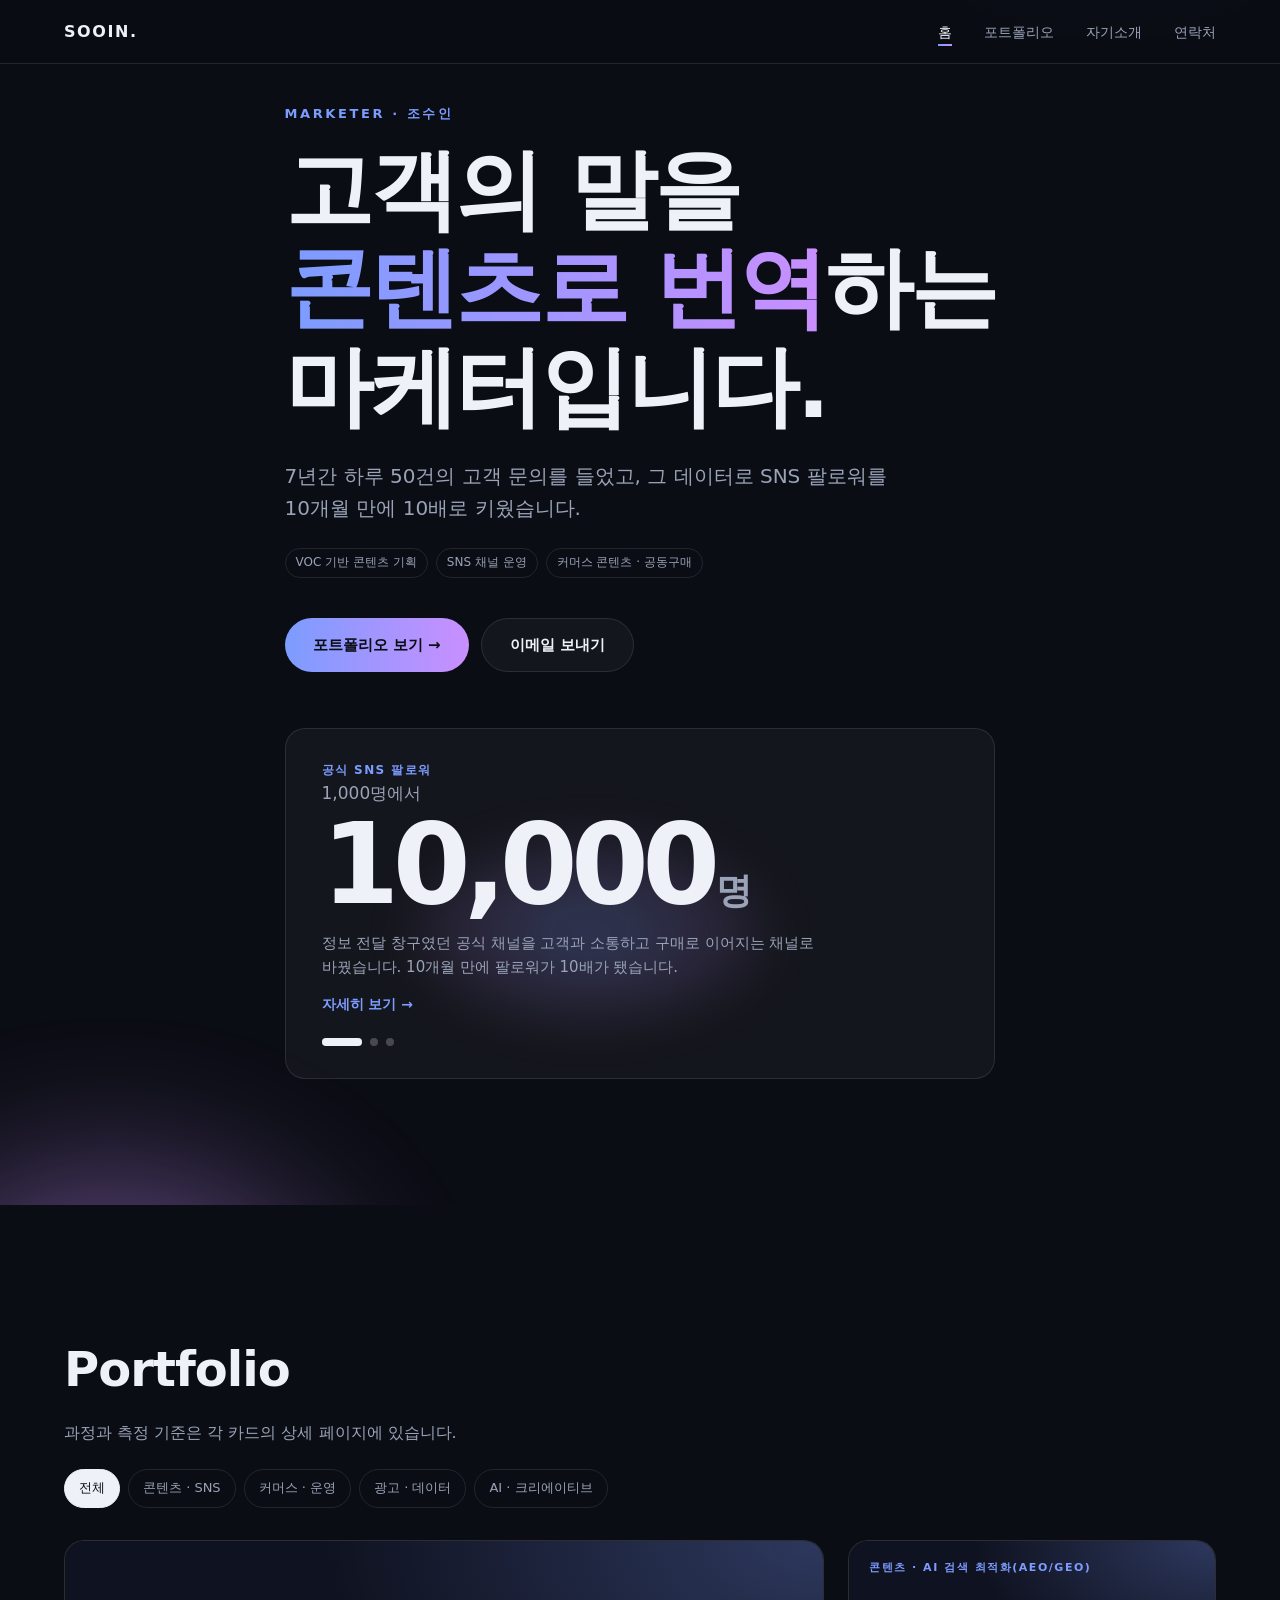
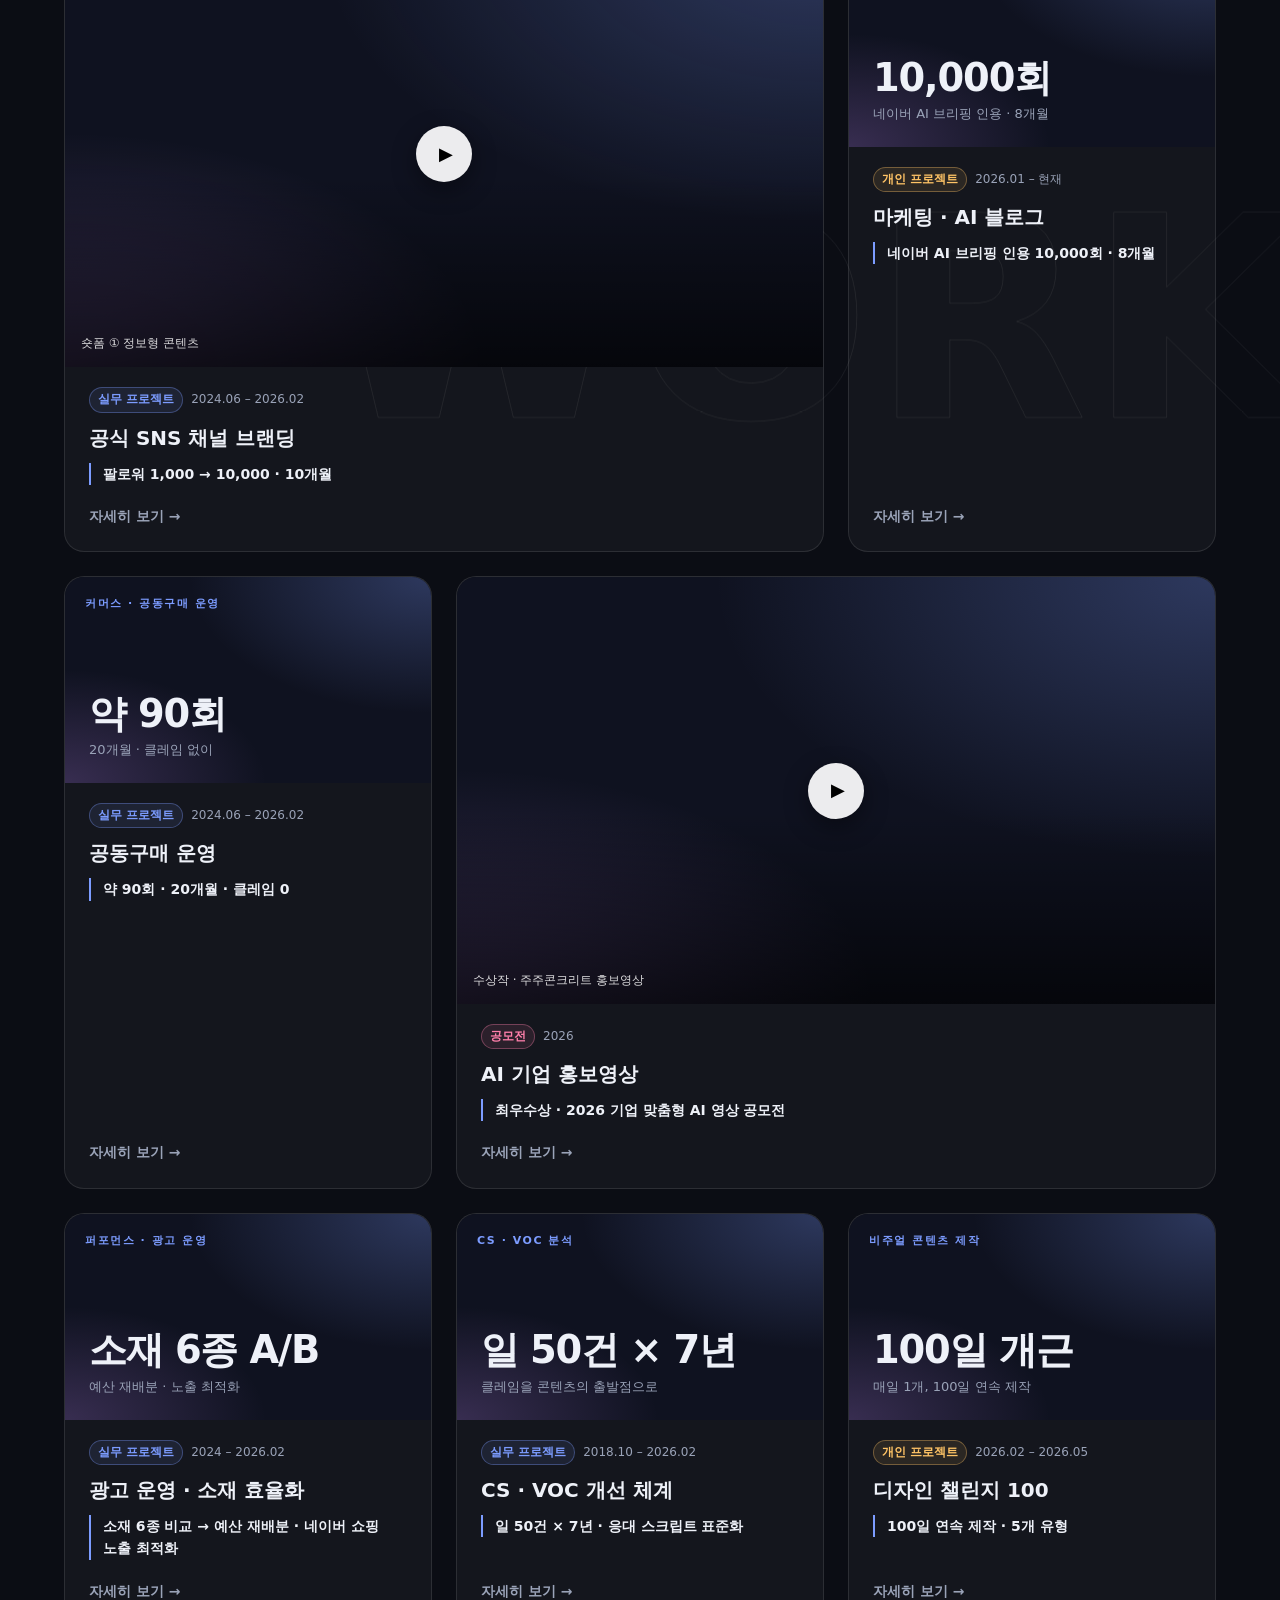
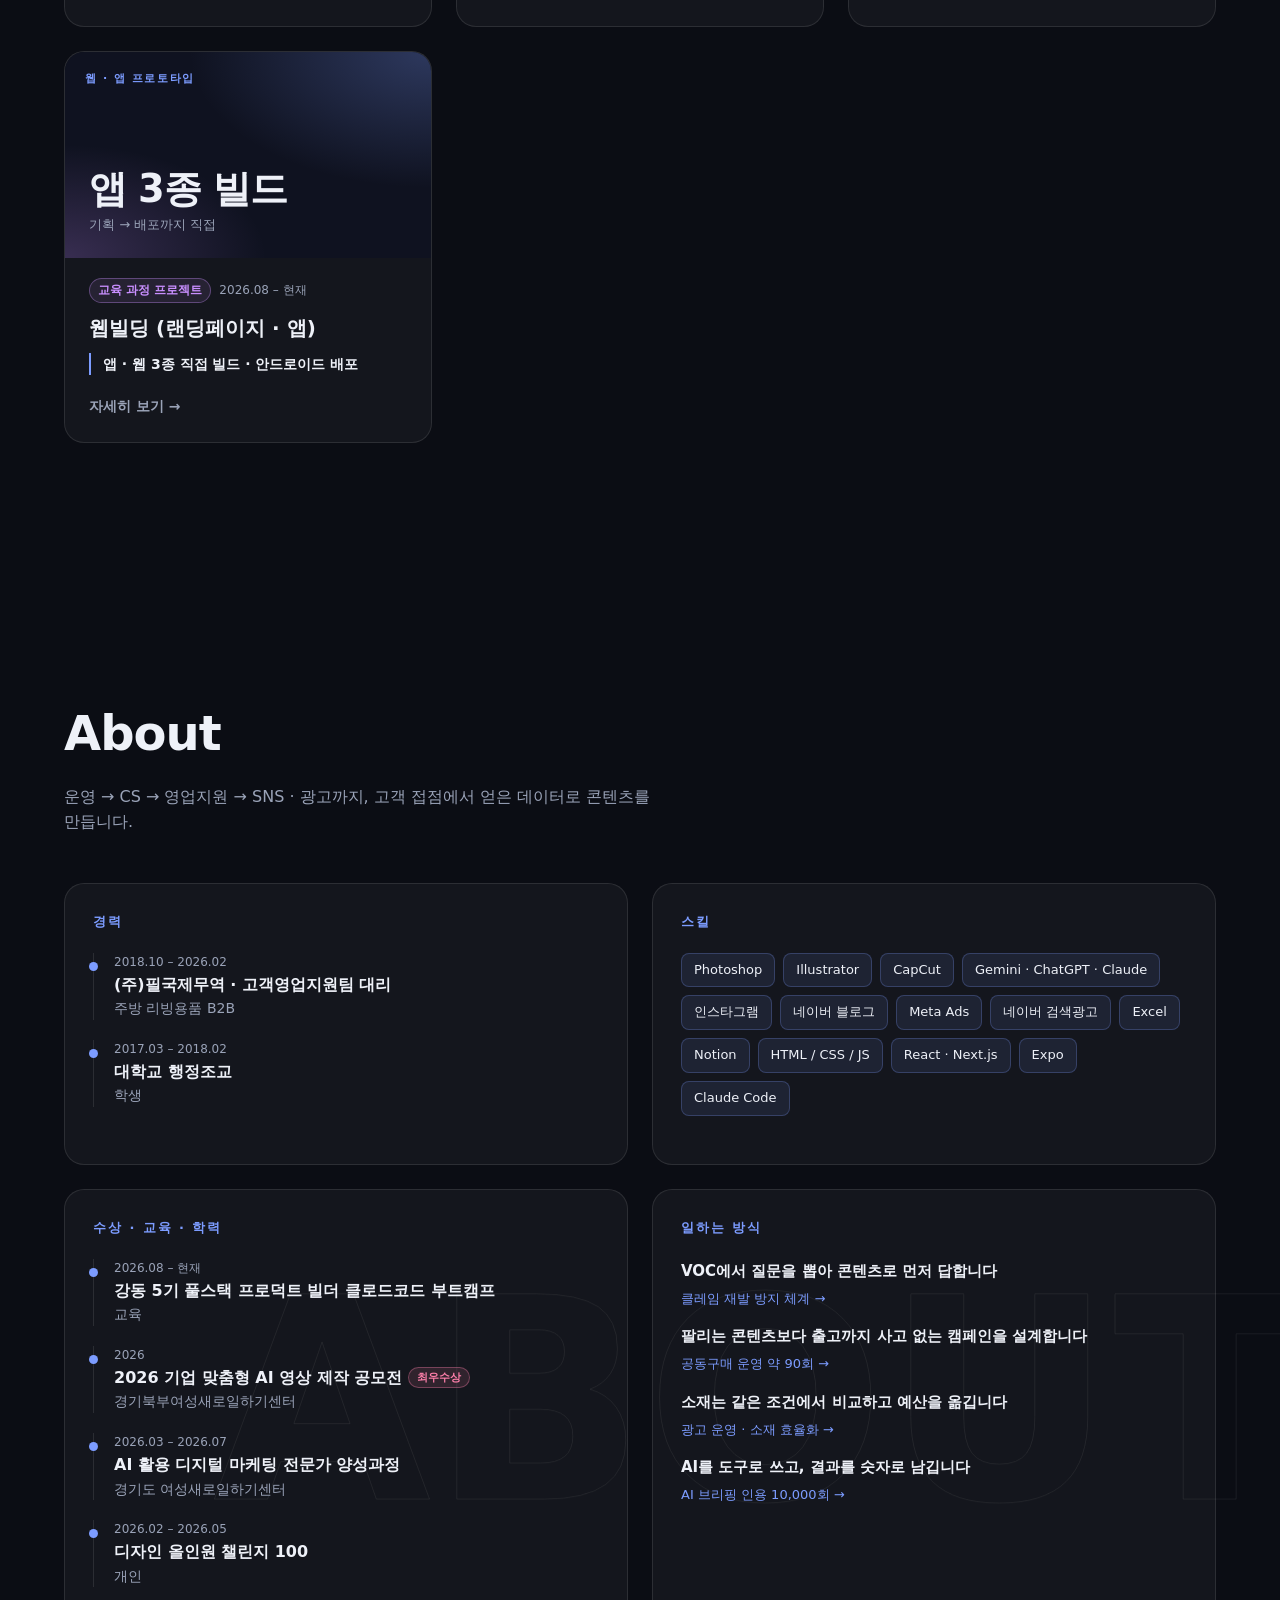
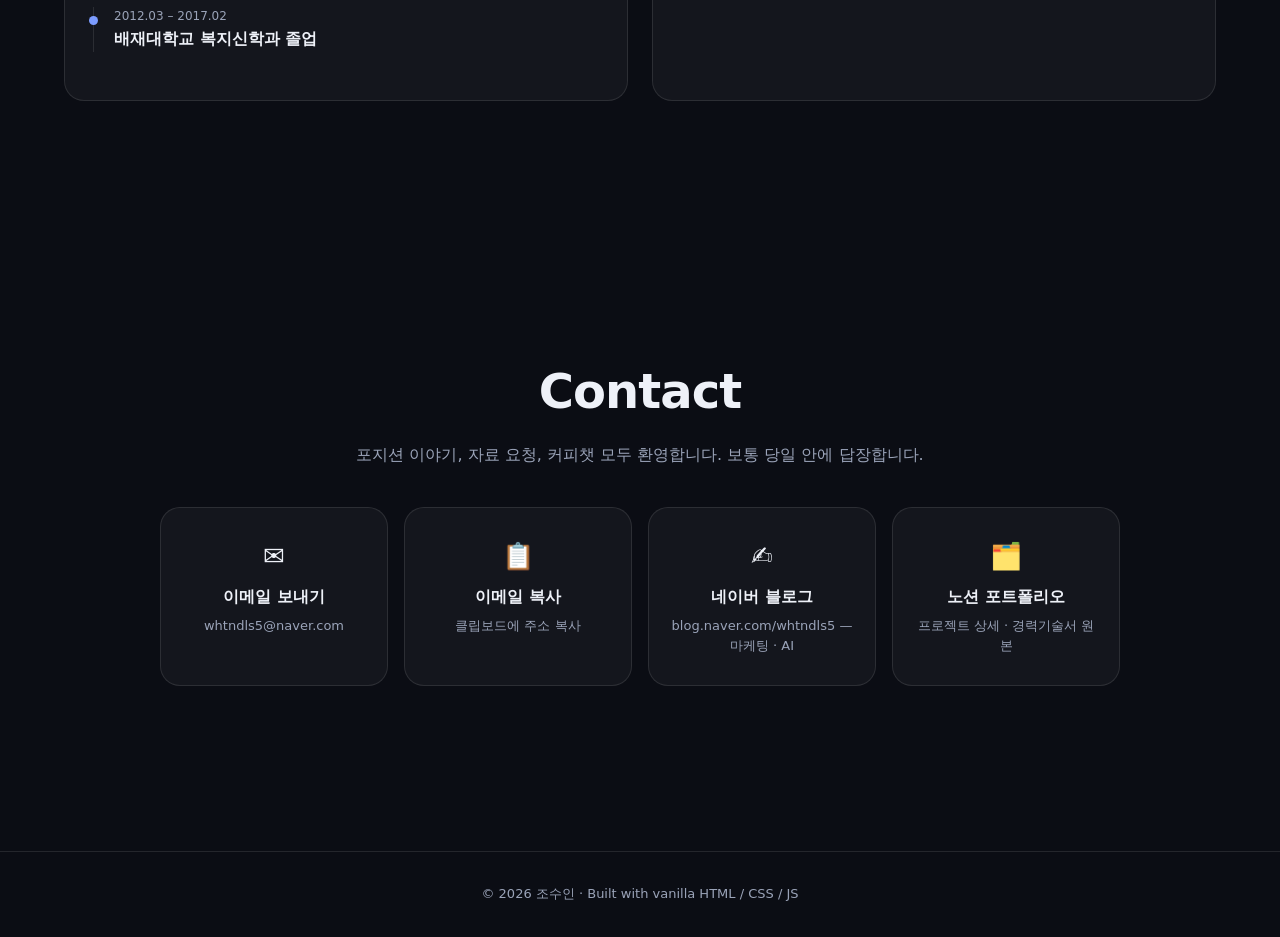
==== commit 3ead7f48: "광고 프로젝트: 실제로 하지 않은 픽셀 · UTM 도입안 내용 삭제, 소재 효율화 · 노출 최적화로 재구성 Co-Authored-By: Claude Opus 5 <noreply@a" ====
--- a/index.html
+++ b/index.html
@@ -324,15 +324,15 @@
         </article>
 
         <article class="card reveal" data-field="ads">
-          <a class="tile" href="projects/ads-measurement/" aria-label="광고 운영 · 측정 체계 자세히 보기">
+          <a class="tile" href="projects/ads-measurement/" aria-label="광고 운영 · 소재 효율화 자세히 보기">
             <img src="images/ads-measurement.jpg" alt="" loading="lazy" width="1600" height="900">
             <span class="k">퍼포먼스 · 광고 운영</span>
-            <span class="num"><b>소재 6종 A/B</b><small>예산 재배분 · 픽셀 / UTM 도입안</small></span>
+            <span class="num"><b>소재 6종 A/B</b><small>예산 재배분 · 노출 최적화</small></span>
           </a>
           <a class="body" href="projects/ads-measurement/">
             <p class="kind"><i class="">실무 프로젝트</i><span>2024 – 2026.02</span></p>
-            <h3>광고 운영 · 측정 체계</h3>
-            <p class="result">소재 6종 비교 → 예산 재배분 · 픽셀 / UTM 도입안</p>
+            <h3>광고 운영 · 소재 효율화</h3>
+            <p class="result">소재 6종 비교 → 예산 재배분 · 네이버 쇼핑 노출 최적화</p>
             <span class="more">자세히 보기 →</span>
           </a>
         </article>
@@ -404,7 +404,7 @@
         <div class="panel reveal">
           <h3>일하는 방식</h3>
           <ul class="values">
-            <li><strong>VOC에서 질문을 뽑아 콘텐츠로 먼저 답합니다</strong><a href="projects/voc-system/">클레임 재발 방지 체계 →</a></li><li><strong>팔리는 콘텐츠보다 출고까지 사고 없는 캠페인을 설계합니다</strong><a href="projects/group-buying/">공동구매 운영 약 90회 →</a></li><li><strong>측정되는 것부터 확인하고 광고를 돌립니다</strong><a href="projects/ads-measurement/">광고 운영 · 측정 체계 →</a></li><li><strong>AI를 도구로 쓰고, 결과를 숫자로 남깁니다</strong><a href="projects/ai-blog/">AI 브리핑 인용 10,000회 →</a></li>
+            <li><strong>VOC에서 질문을 뽑아 콘텐츠로 먼저 답합니다</strong><a href="projects/voc-system/">클레임 재발 방지 체계 →</a></li><li><strong>팔리는 콘텐츠보다 출고까지 사고 없는 캠페인을 설계합니다</strong><a href="projects/group-buying/">공동구매 운영 약 90회 →</a></li><li><strong>소재는 같은 조건에서 비교하고 예산을 옮깁니다</strong><a href="projects/ads-measurement/">광고 운영 · 소재 효율화 →</a></li><li><strong>AI를 도구로 쓰고, 결과를 숫자로 남깁니다</strong><a href="projects/ai-blog/">AI 브리핑 인용 10,000회 →</a></li>
           </ul>
         </div>
       </div>
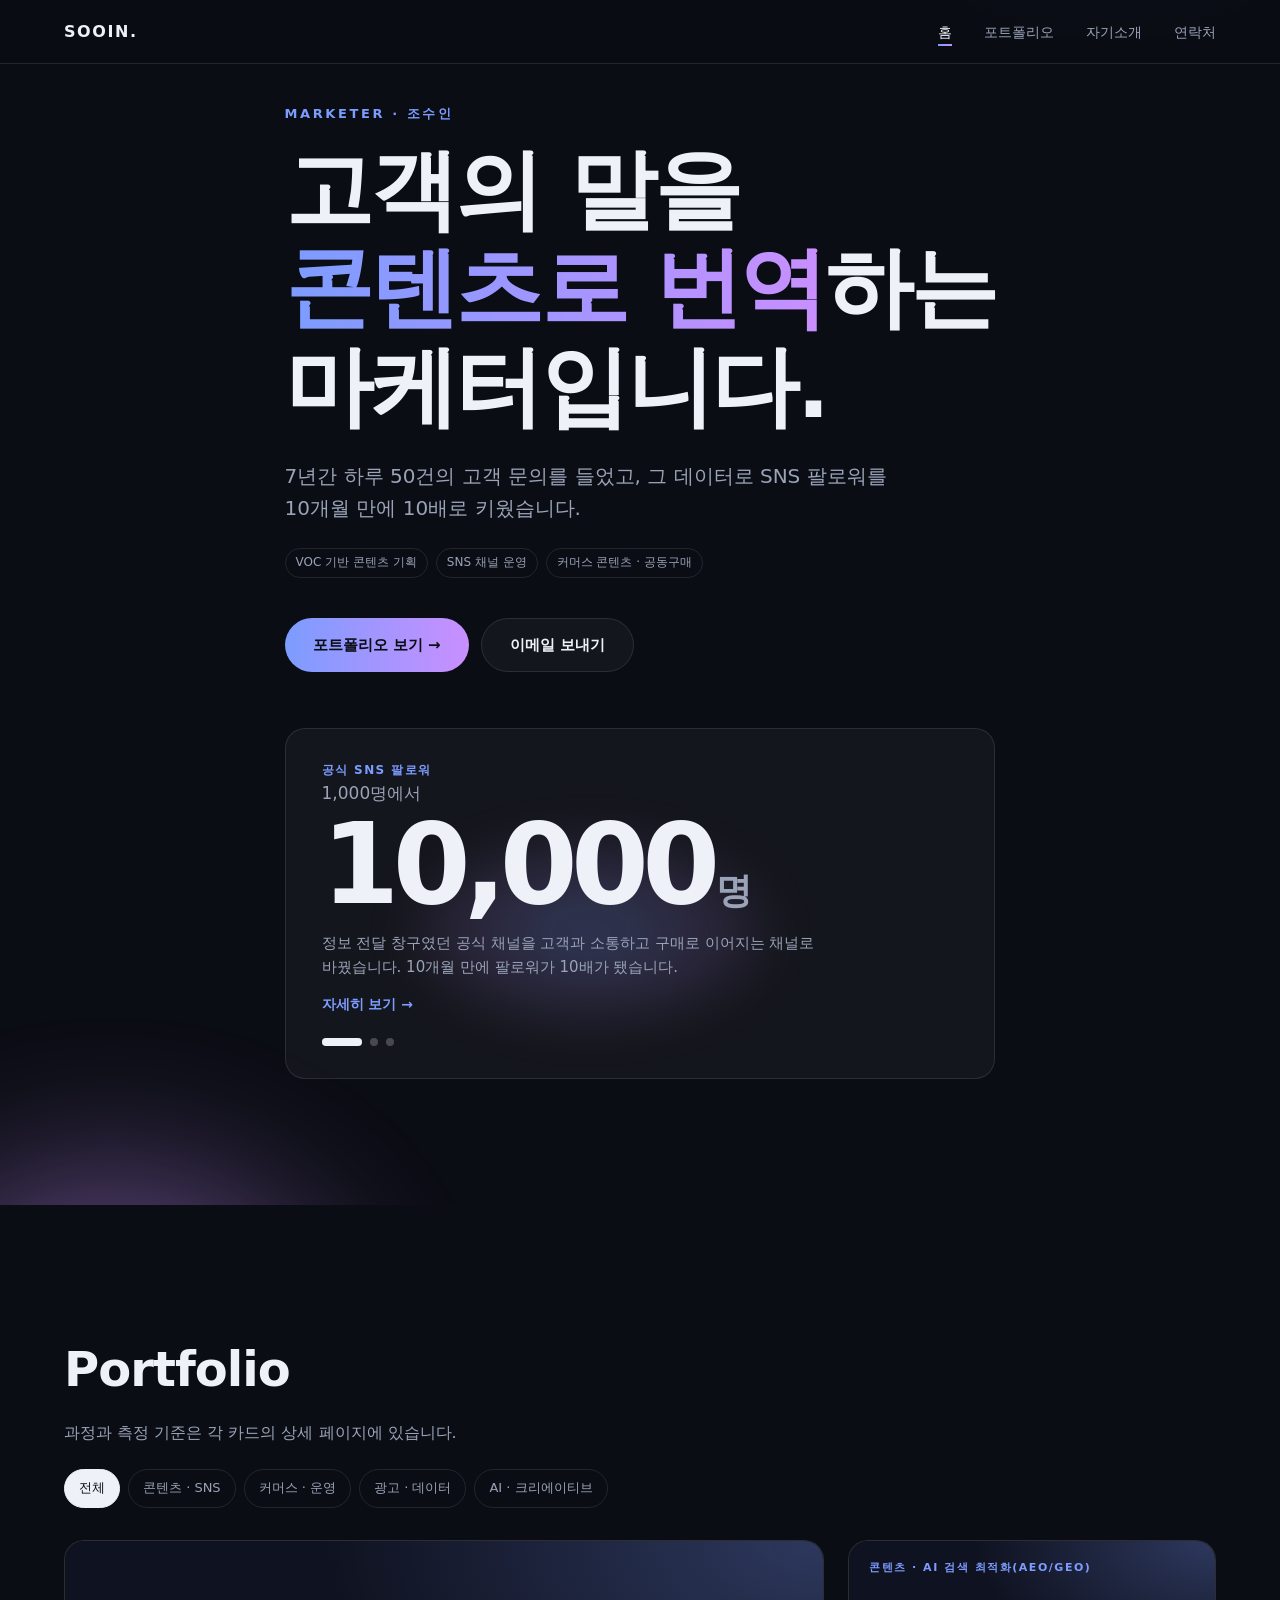
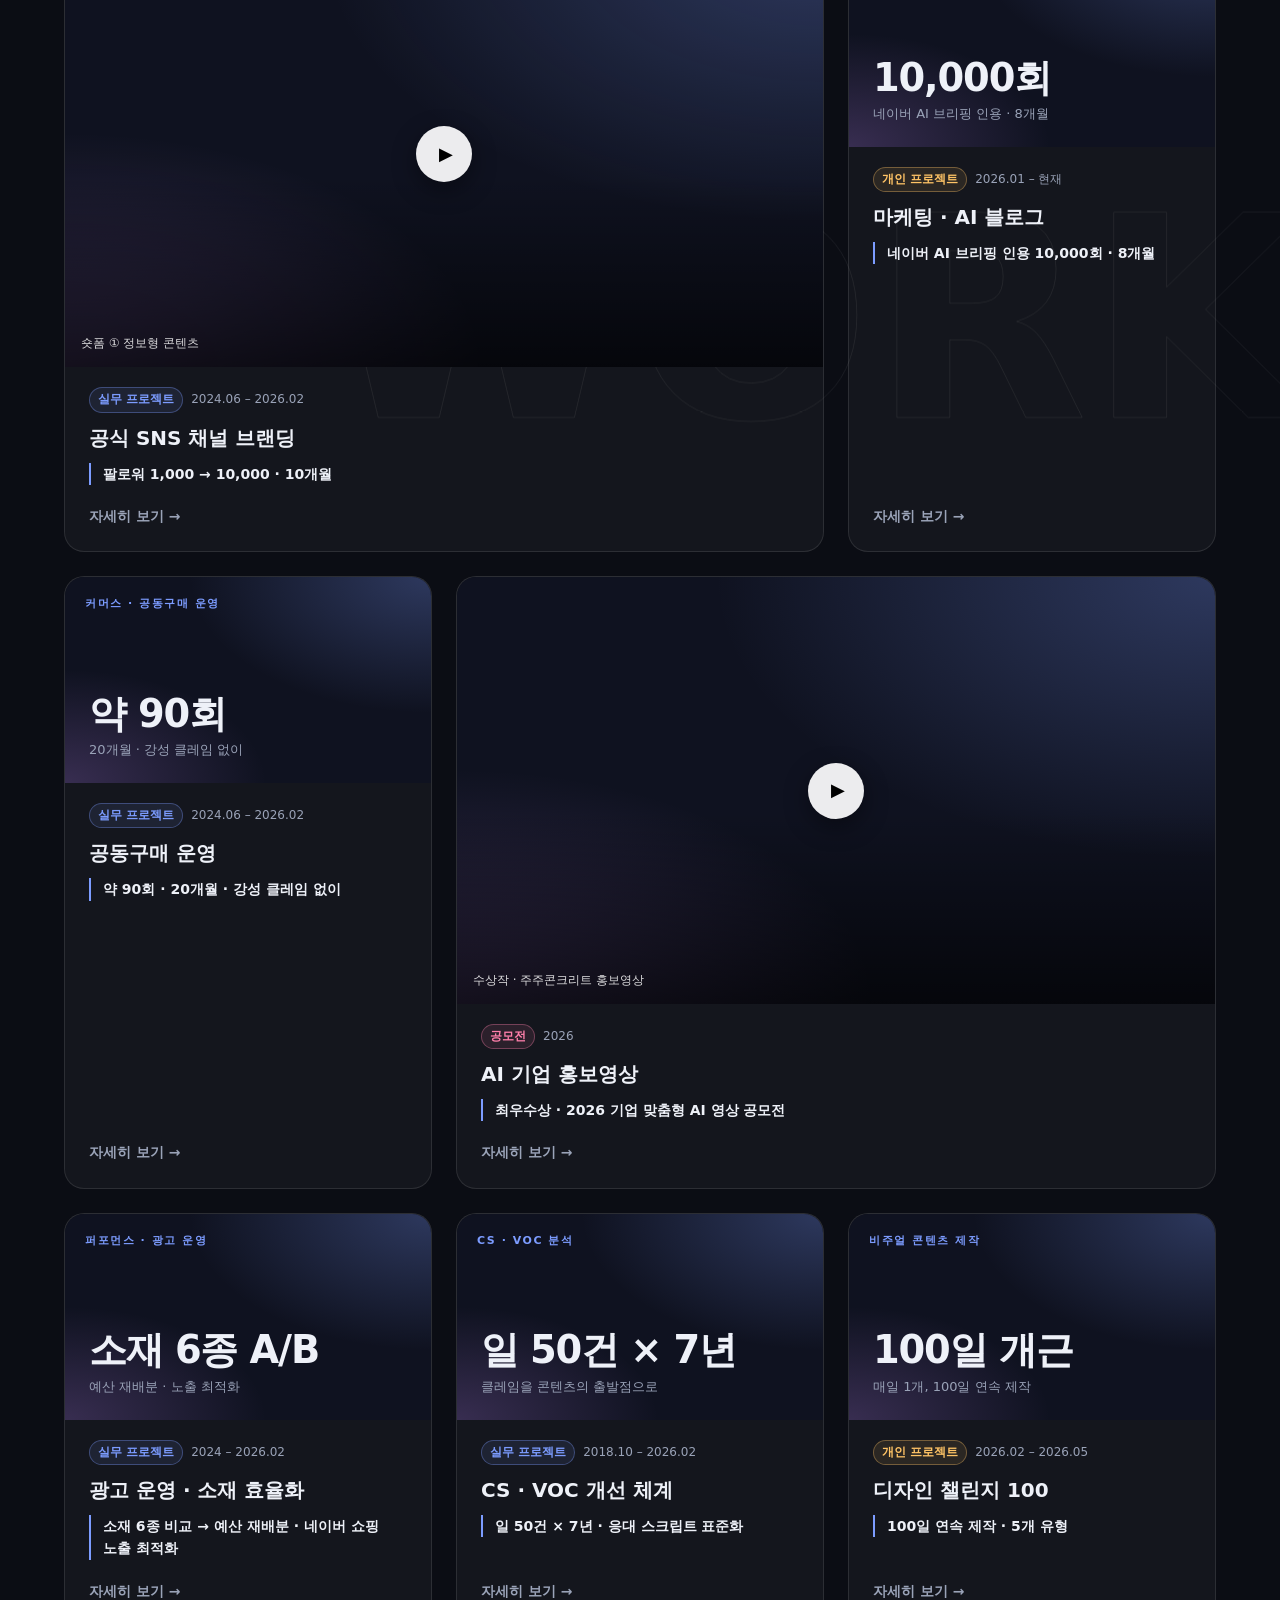
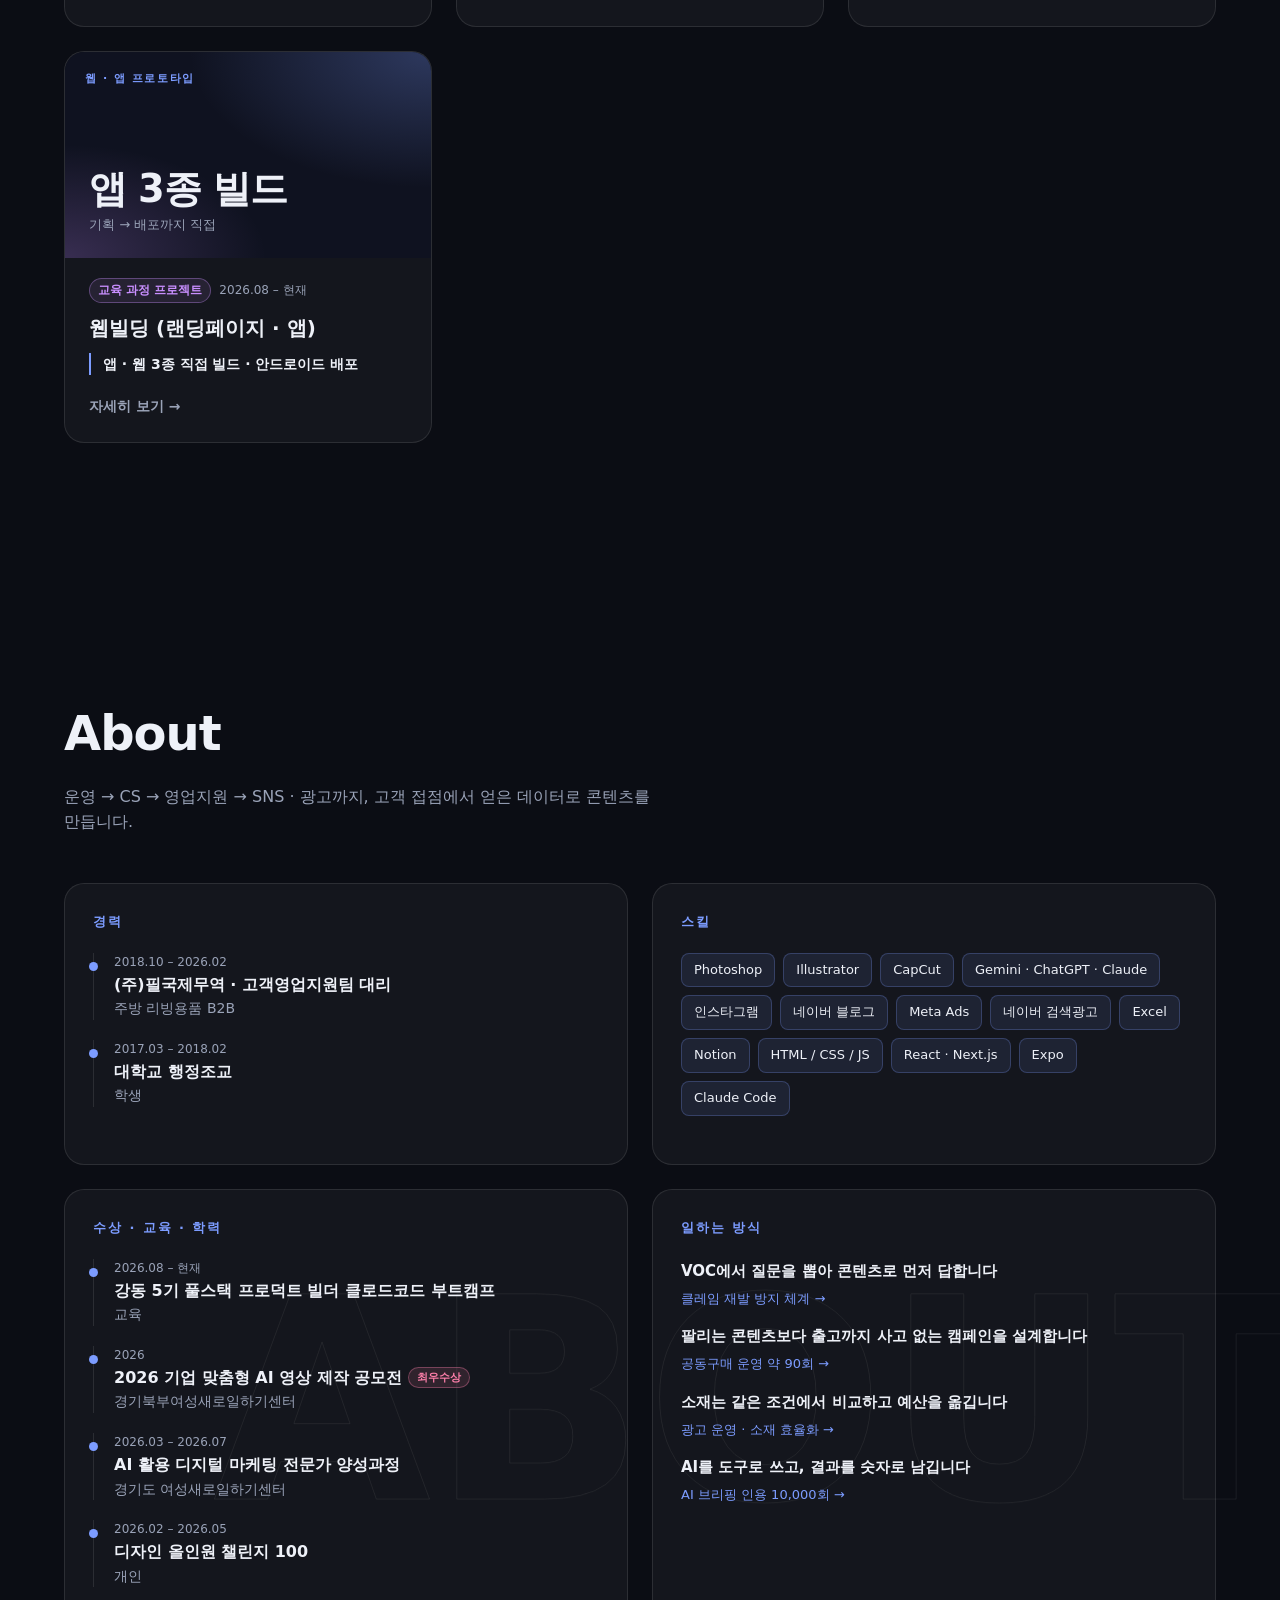
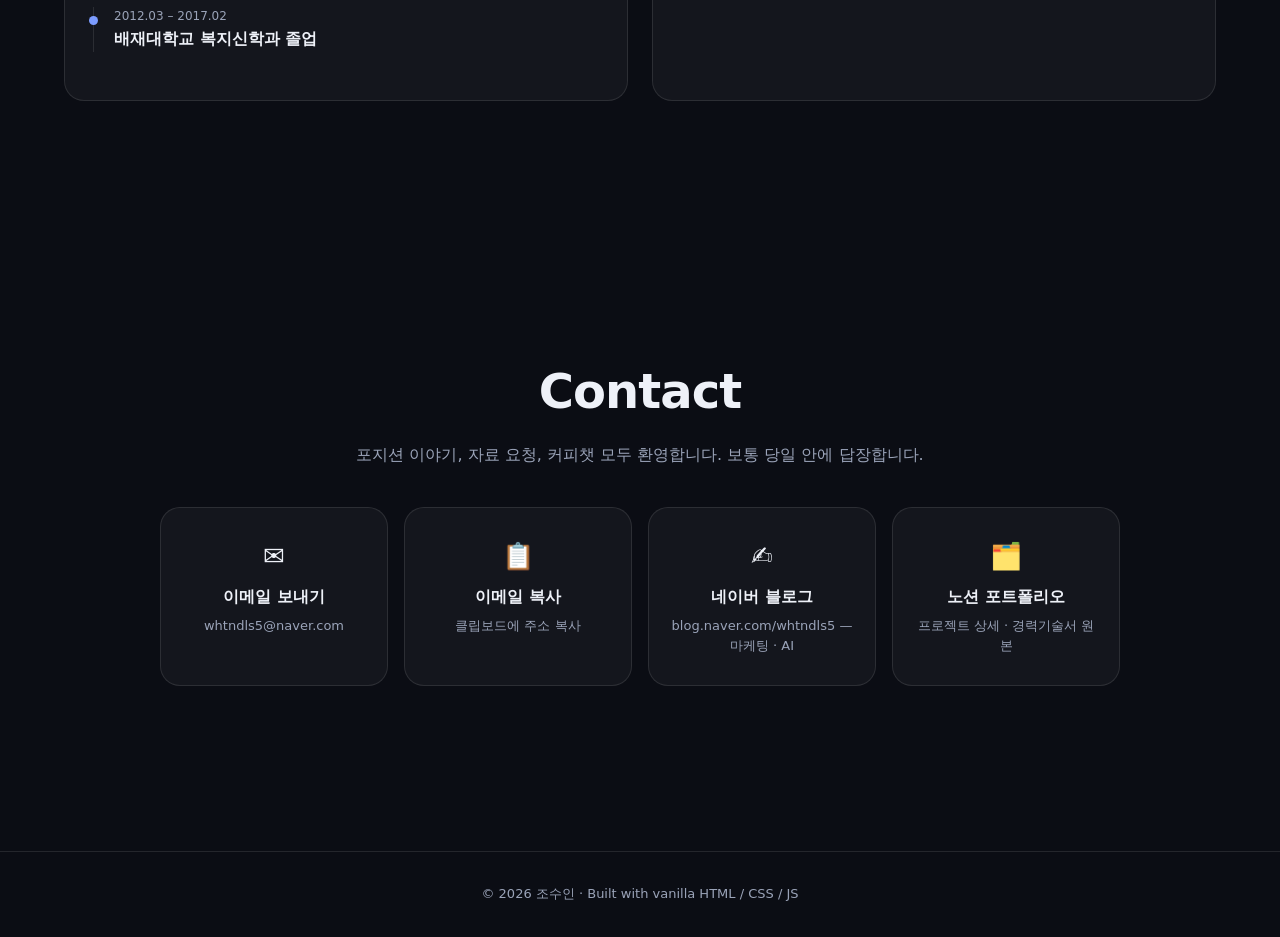
==== commit 8267052c: "클레임 표현 완화: '클레임 0 · 없이' → '강성 클레임 없이', '사전 차단' → '감소' Co-Authored-By: Claude Opus 5 <noreply@anthrop" ====
--- a/index.html
+++ b/index.html
@@ -239,7 +239,7 @@
             <p class="stat-label">공동구매 운영</p>
             <p class="stat-pre">20개월 동안 약</p>
             <p class="stat-num">90<em>회</em></p>
-            <p class="stat-story">약 90회를 운영하는 동안 결품이나 배송 클레임이 한 건도 없었습니다.</p>
+            <p class="stat-story">약 90회를 운영하는 동안 결품이나 배송으로 인한 강성 클레임 없이 운영했습니다.</p>
             <a class="stat-link" href="projects/group-buying/" tabindex="-1">자세히 보기 →</a>
           </div>
           <div class="stat-panel" role="tabpanel" id="stat-panel-2" aria-labelledby="stat-tab-2" aria-hidden="true">
@@ -300,12 +300,12 @@
           <a class="tile" href="projects/group-buying/" aria-label="공동구매 운영 자세히 보기">
             <img src="images/group-buying.jpg" alt="" loading="lazy" width="1600" height="900">
             <span class="k">커머스 · 공동구매 운영</span>
-            <span class="num"><b>약 90회</b><small>20개월 · 클레임 없이</small></span>
+            <span class="num"><b>약 90회</b><small>20개월 · 강성 클레임 없이</small></span>
           </a>
           <a class="body" href="projects/group-buying/">
             <p class="kind"><i class="">실무 프로젝트</i><span>2024.06 – 2026.02</span></p>
             <h3>공동구매 운영</h3>
-            <p class="result">약 90회 · 20개월 · 클레임 0</p>
+            <p class="result">약 90회 · 20개월 · 강성 클레임 없이</p>
             <span class="more">자세히 보기 →</span>
           </a>
         </article>
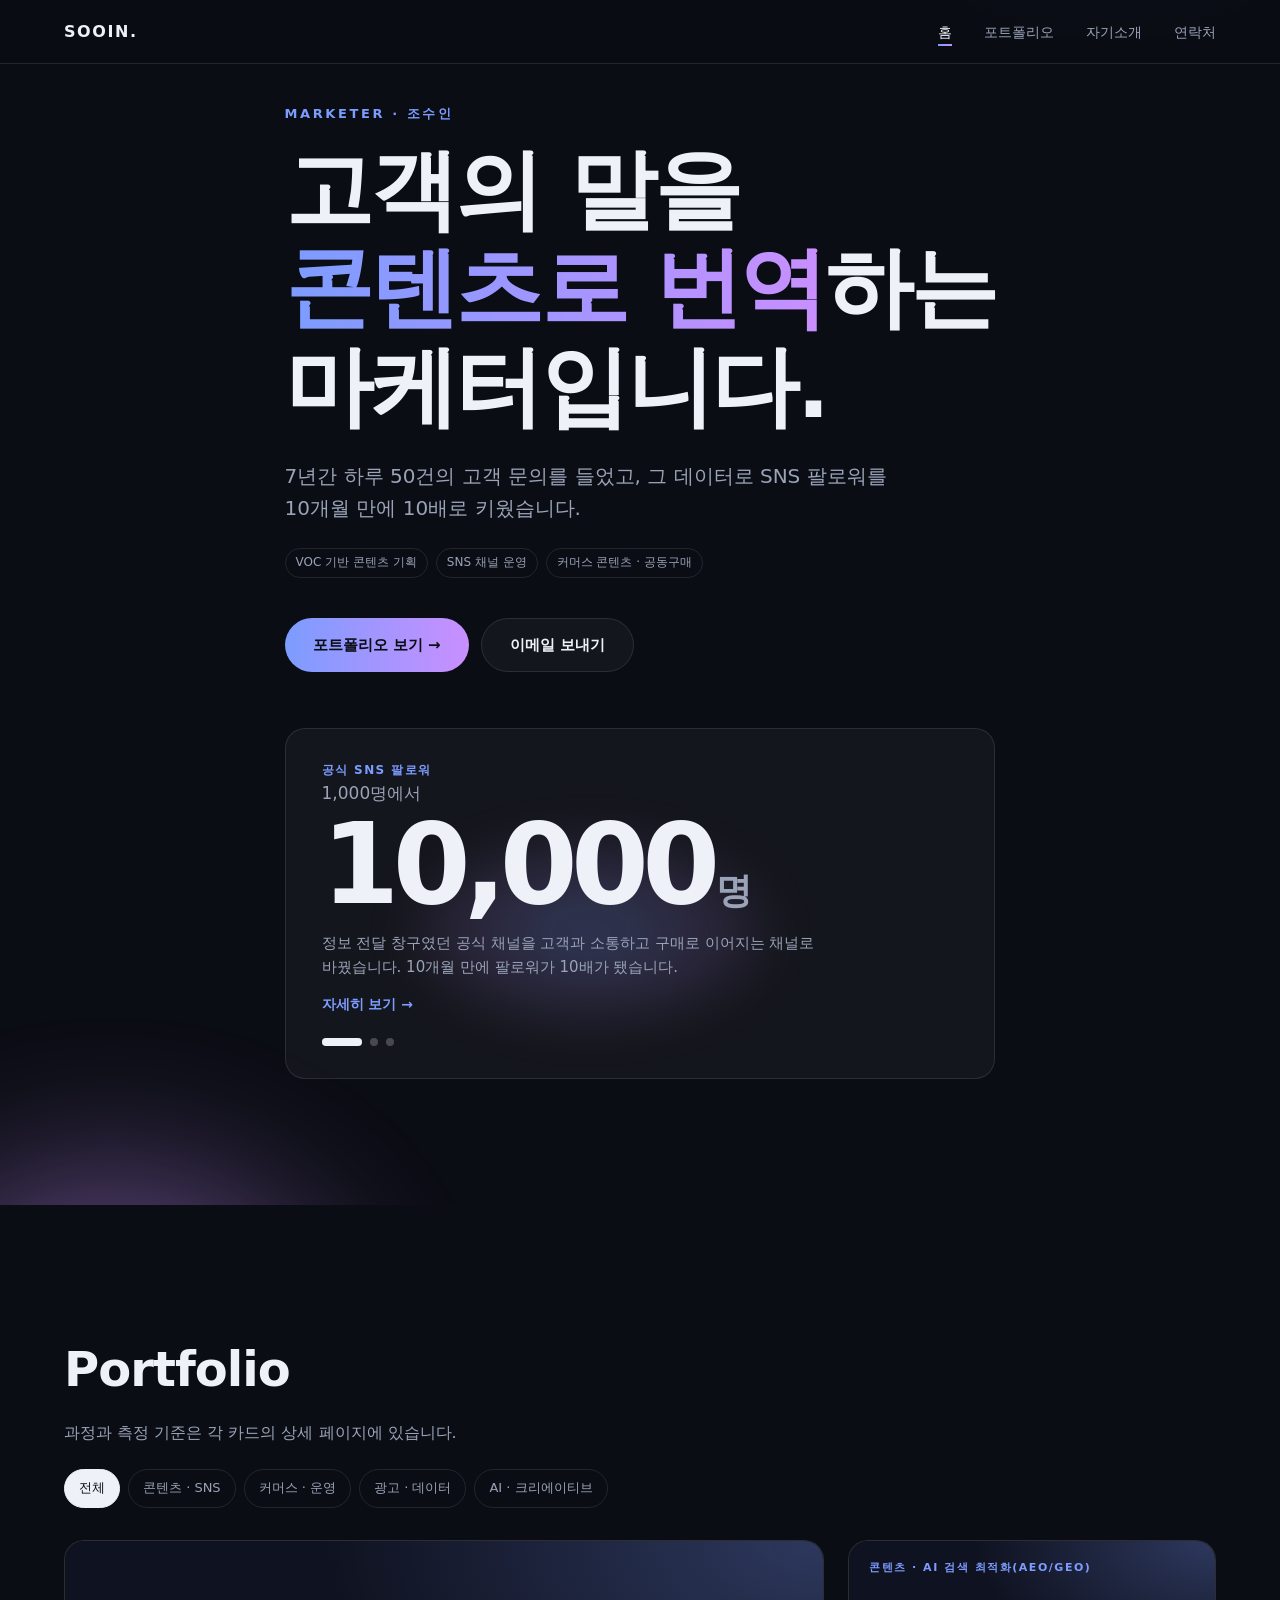
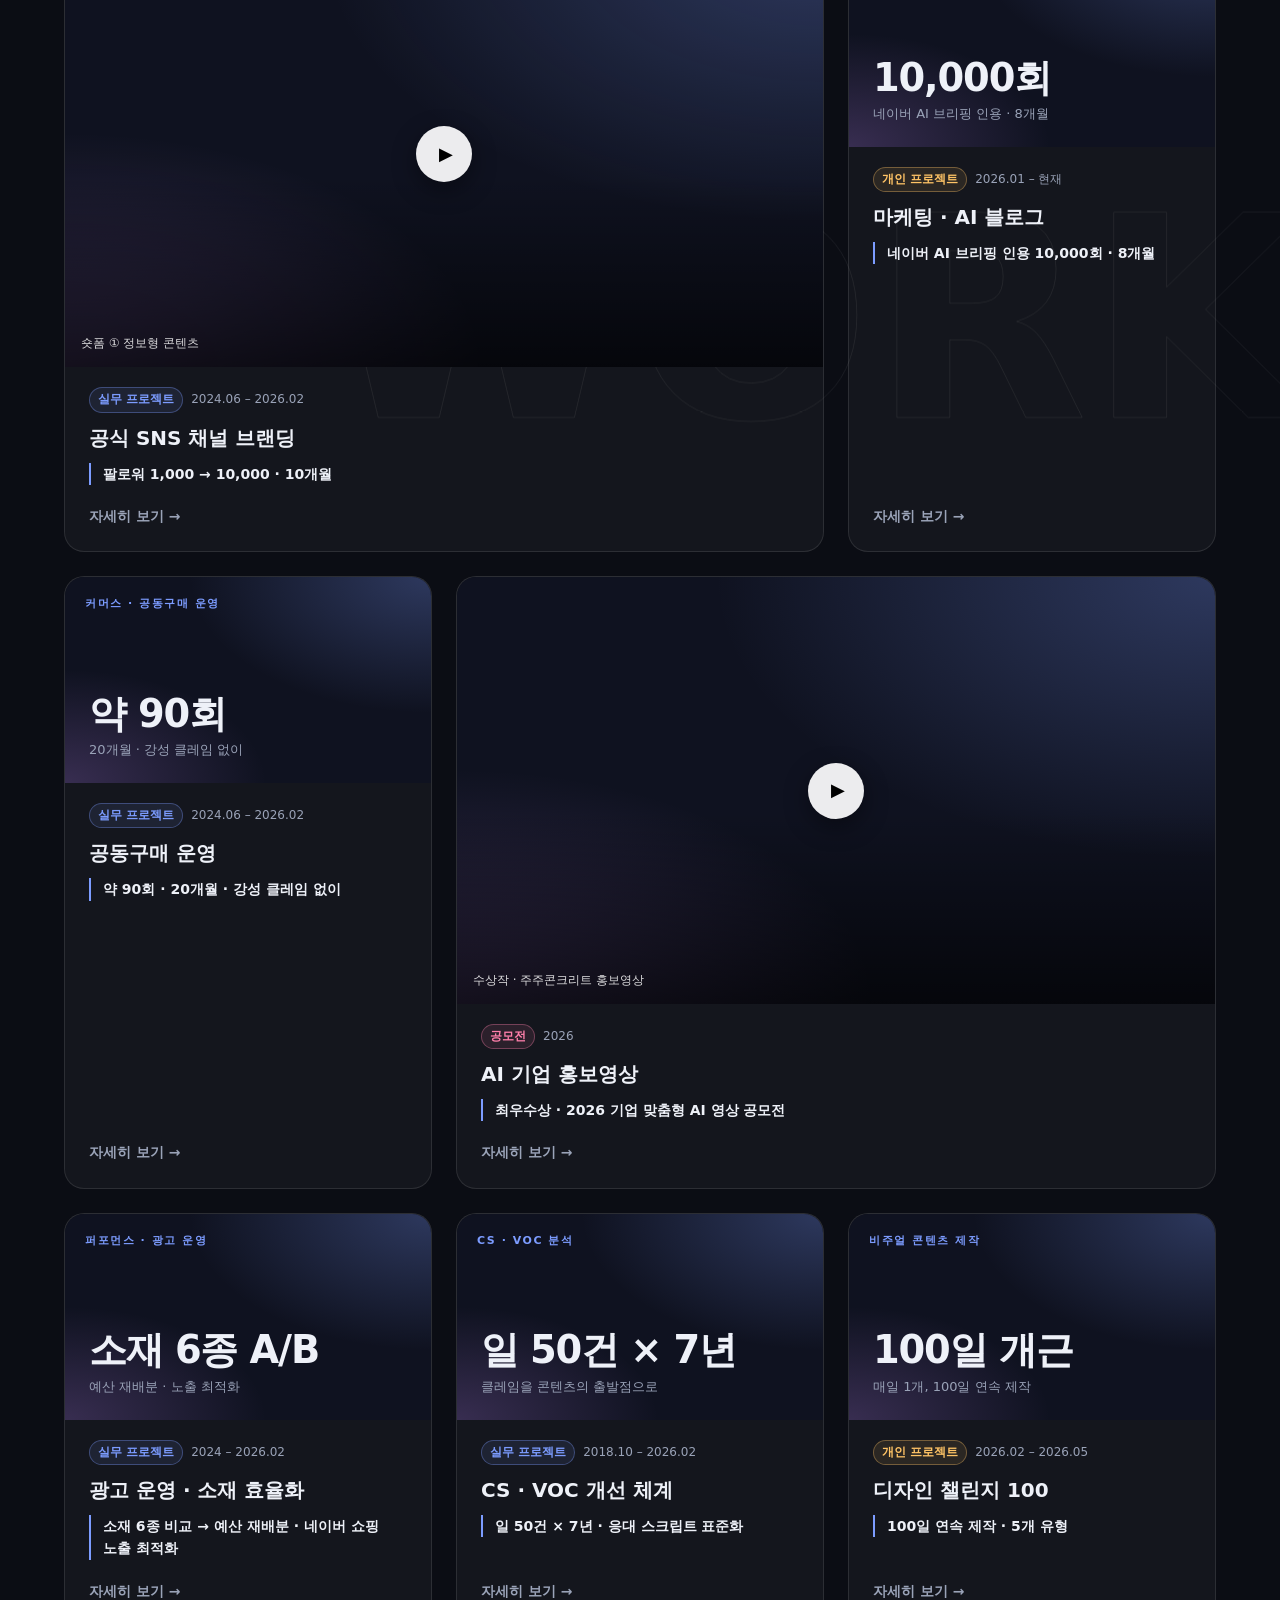
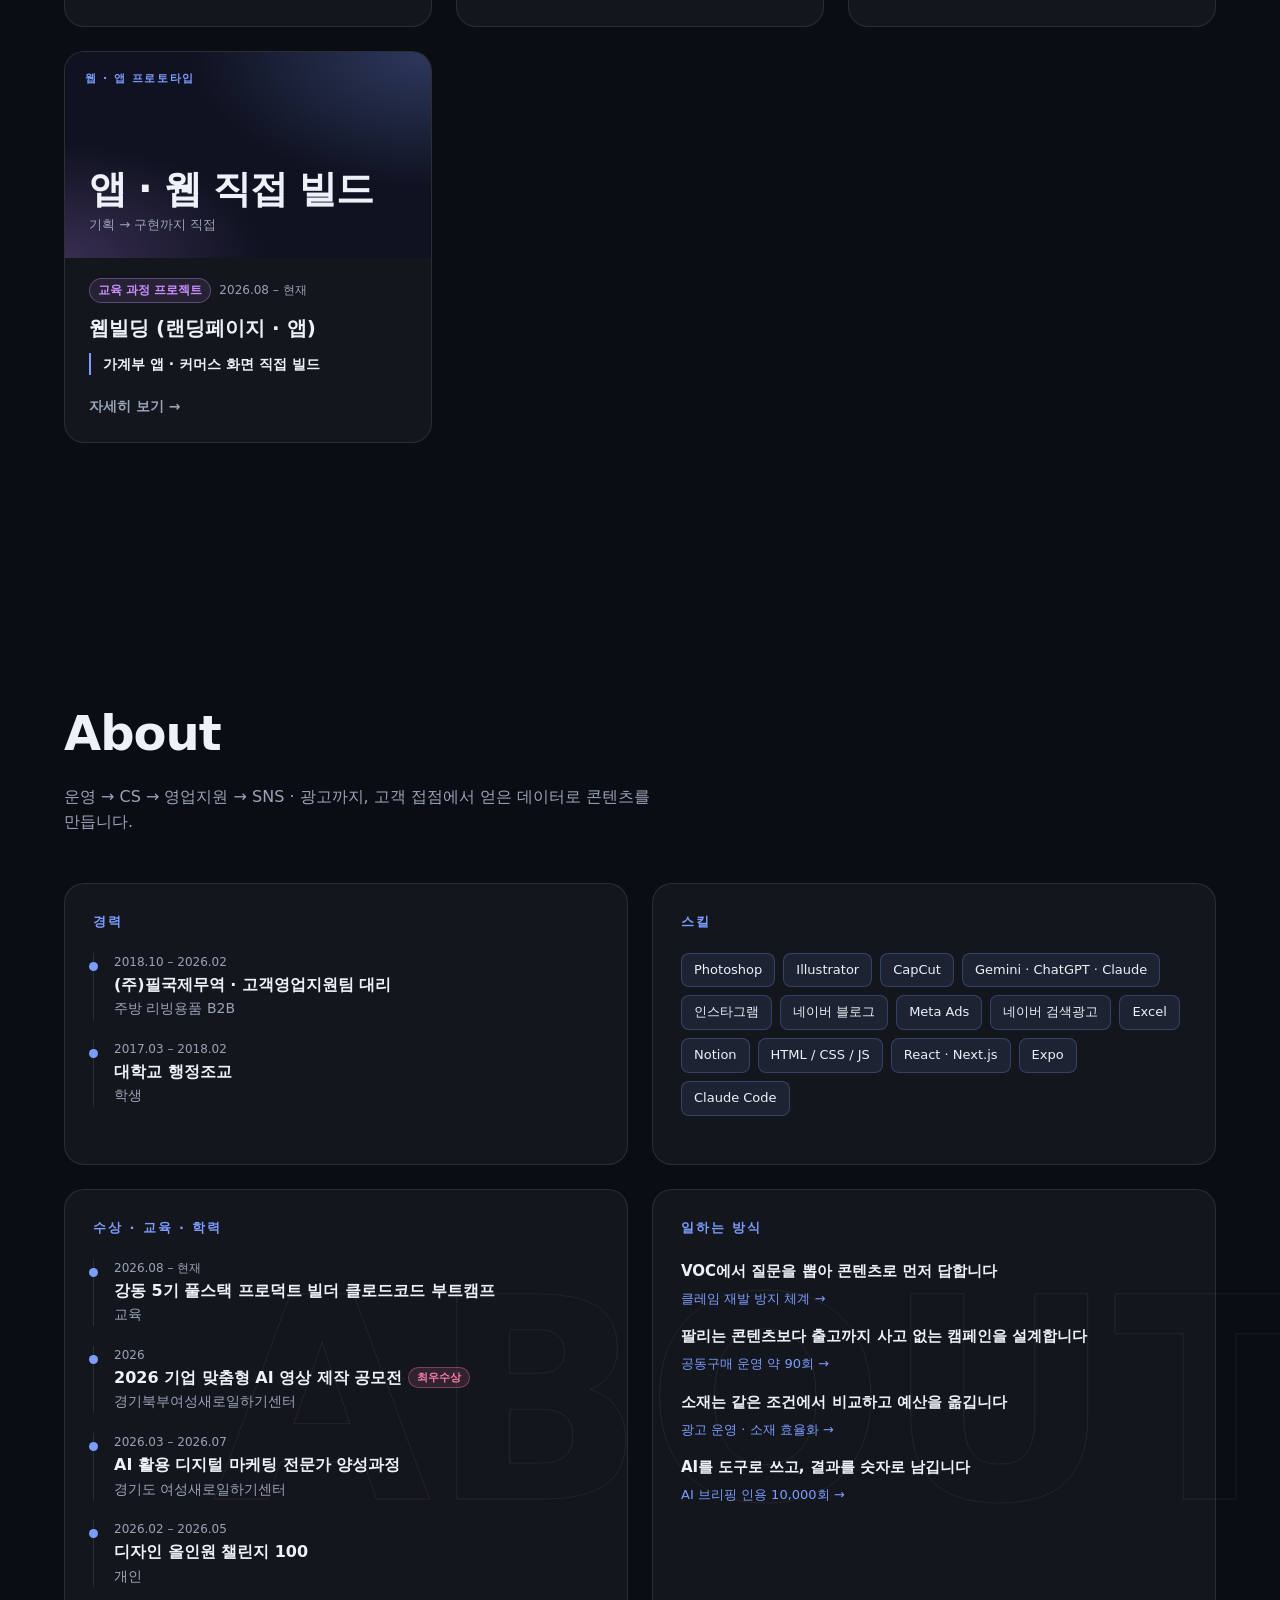
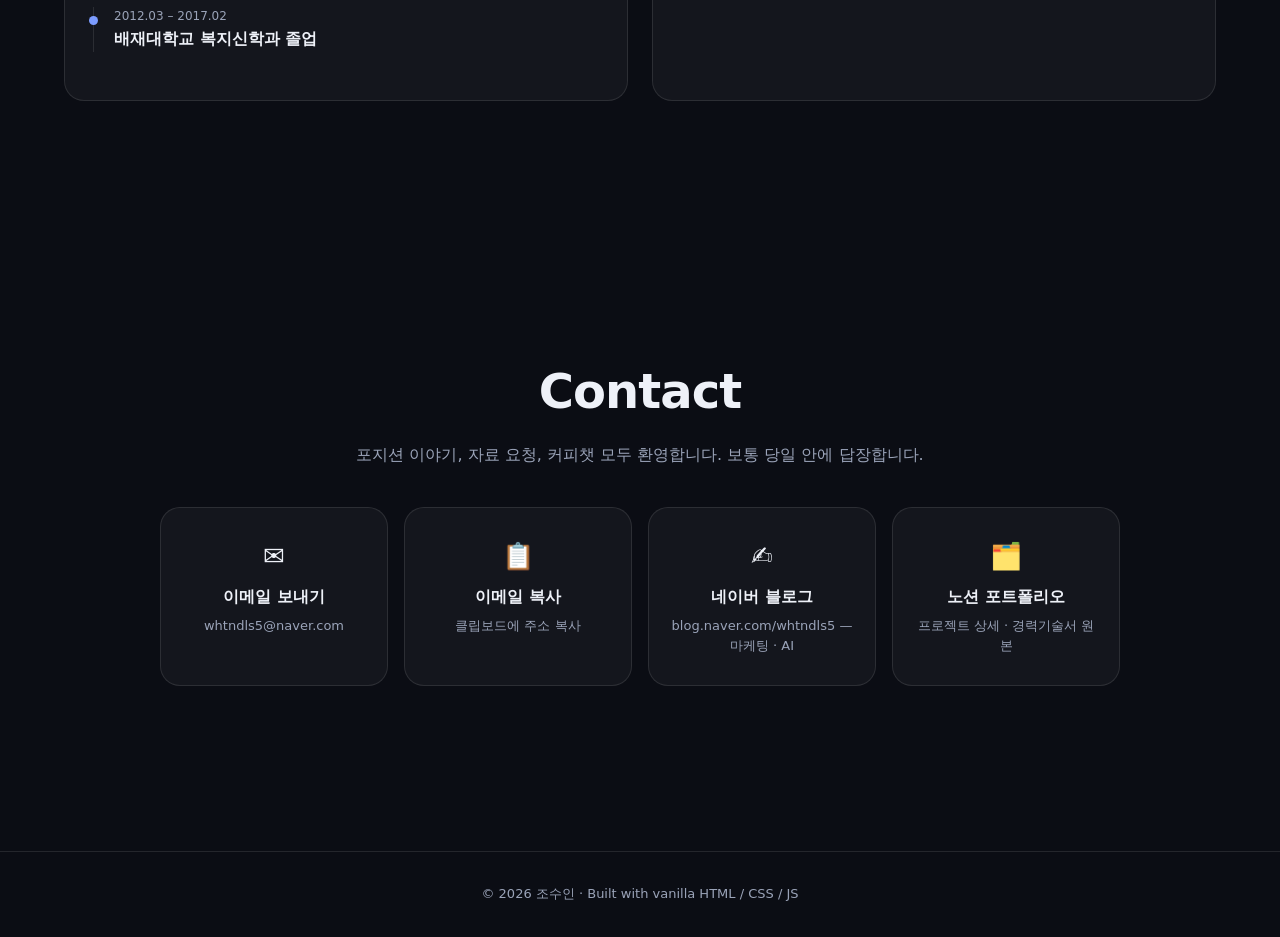
==== commit d59b3c79: "웹빌딩: 오행야시 항목 삭제, 앱 수 · 안드로이드 배포 표현 정리 Co-Authored-By: Claude Opus 5 <noreply@anthropic.com>" ====
--- a/index.html
+++ b/index.html
@@ -369,12 +369,12 @@
           <a class="tile" href="projects/web-building/" aria-label="웹빌딩 (랜딩페이지 · 앱) 자세히 보기">
             <img src="images/web-building.jpg" alt="" loading="lazy" width="1600" height="900">
             <span class="k">웹 · 앱 프로토타입</span>
-            <span class="num"><b>앱 3종 빌드</b><small>기획 → 배포까지 직접</small></span>
+            <span class="num"><b>앱 · 웹 직접 빌드</b><small>기획 → 구현까지 직접</small></span>
           </a>
           <a class="body" href="projects/web-building/">
             <p class="kind"><i class="study">교육 과정 프로젝트</i><span>2026.08 – 현재</span></p>
             <h3>웹빌딩 (랜딩페이지 · 앱)</h3>
-            <p class="result">앱 · 웹 3종 직접 빌드 · 안드로이드 배포</p>
+            <p class="result">가계부 앱 · 커머스 화면 직접 빌드</p>
             <span class="more">자세히 보기 →</span>
           </a>
         </article>
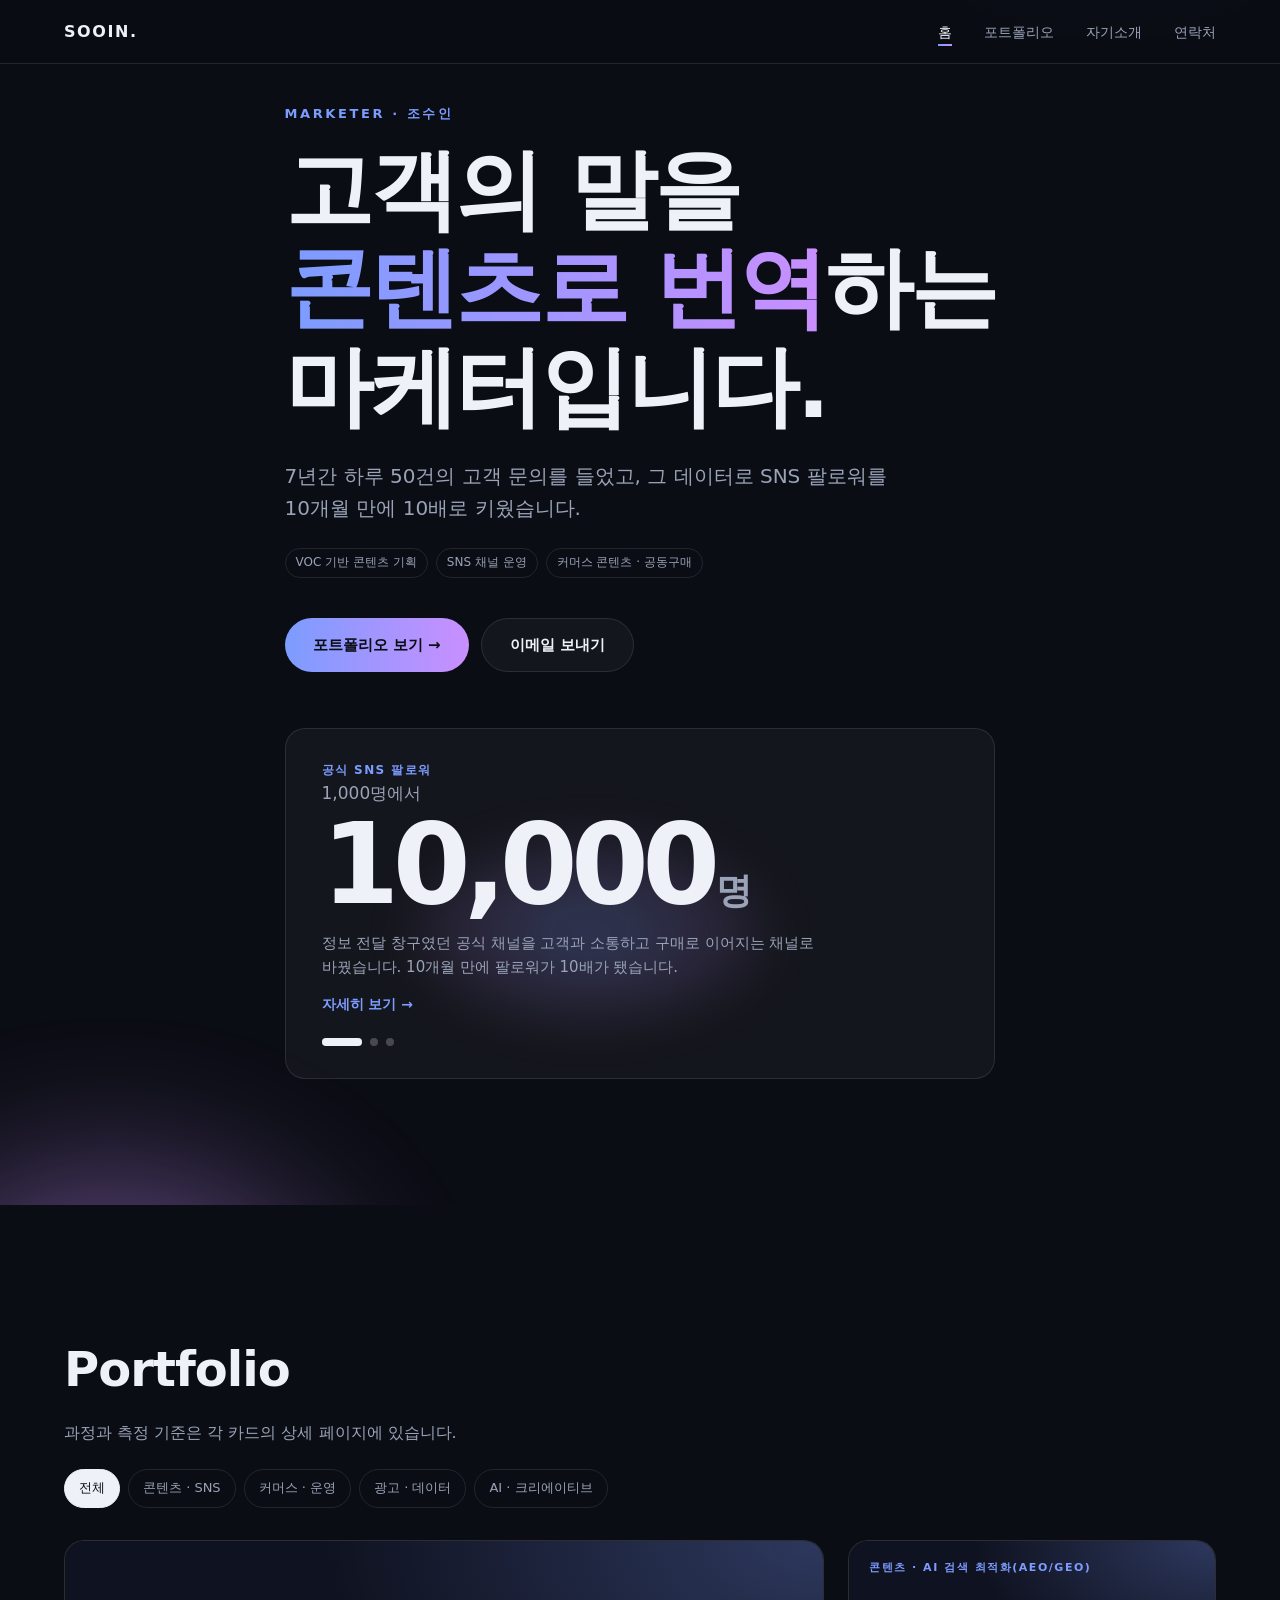
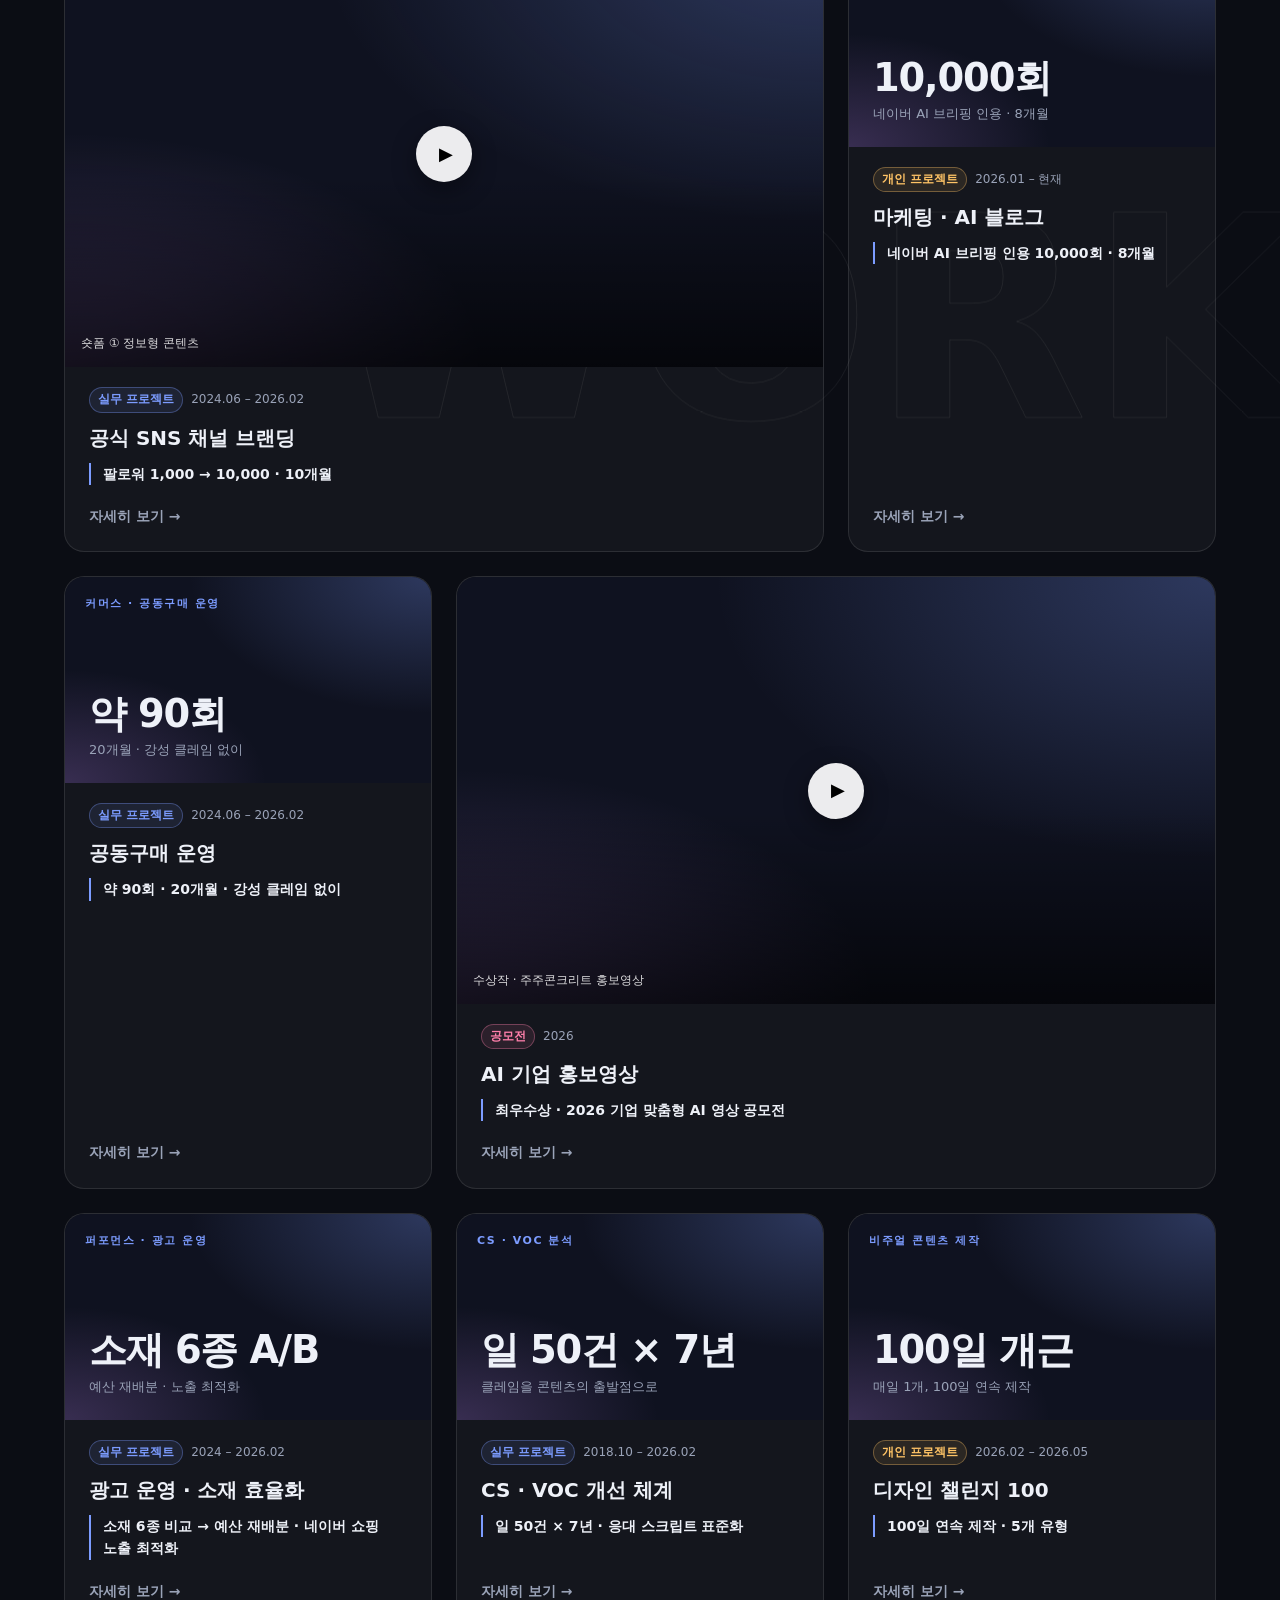
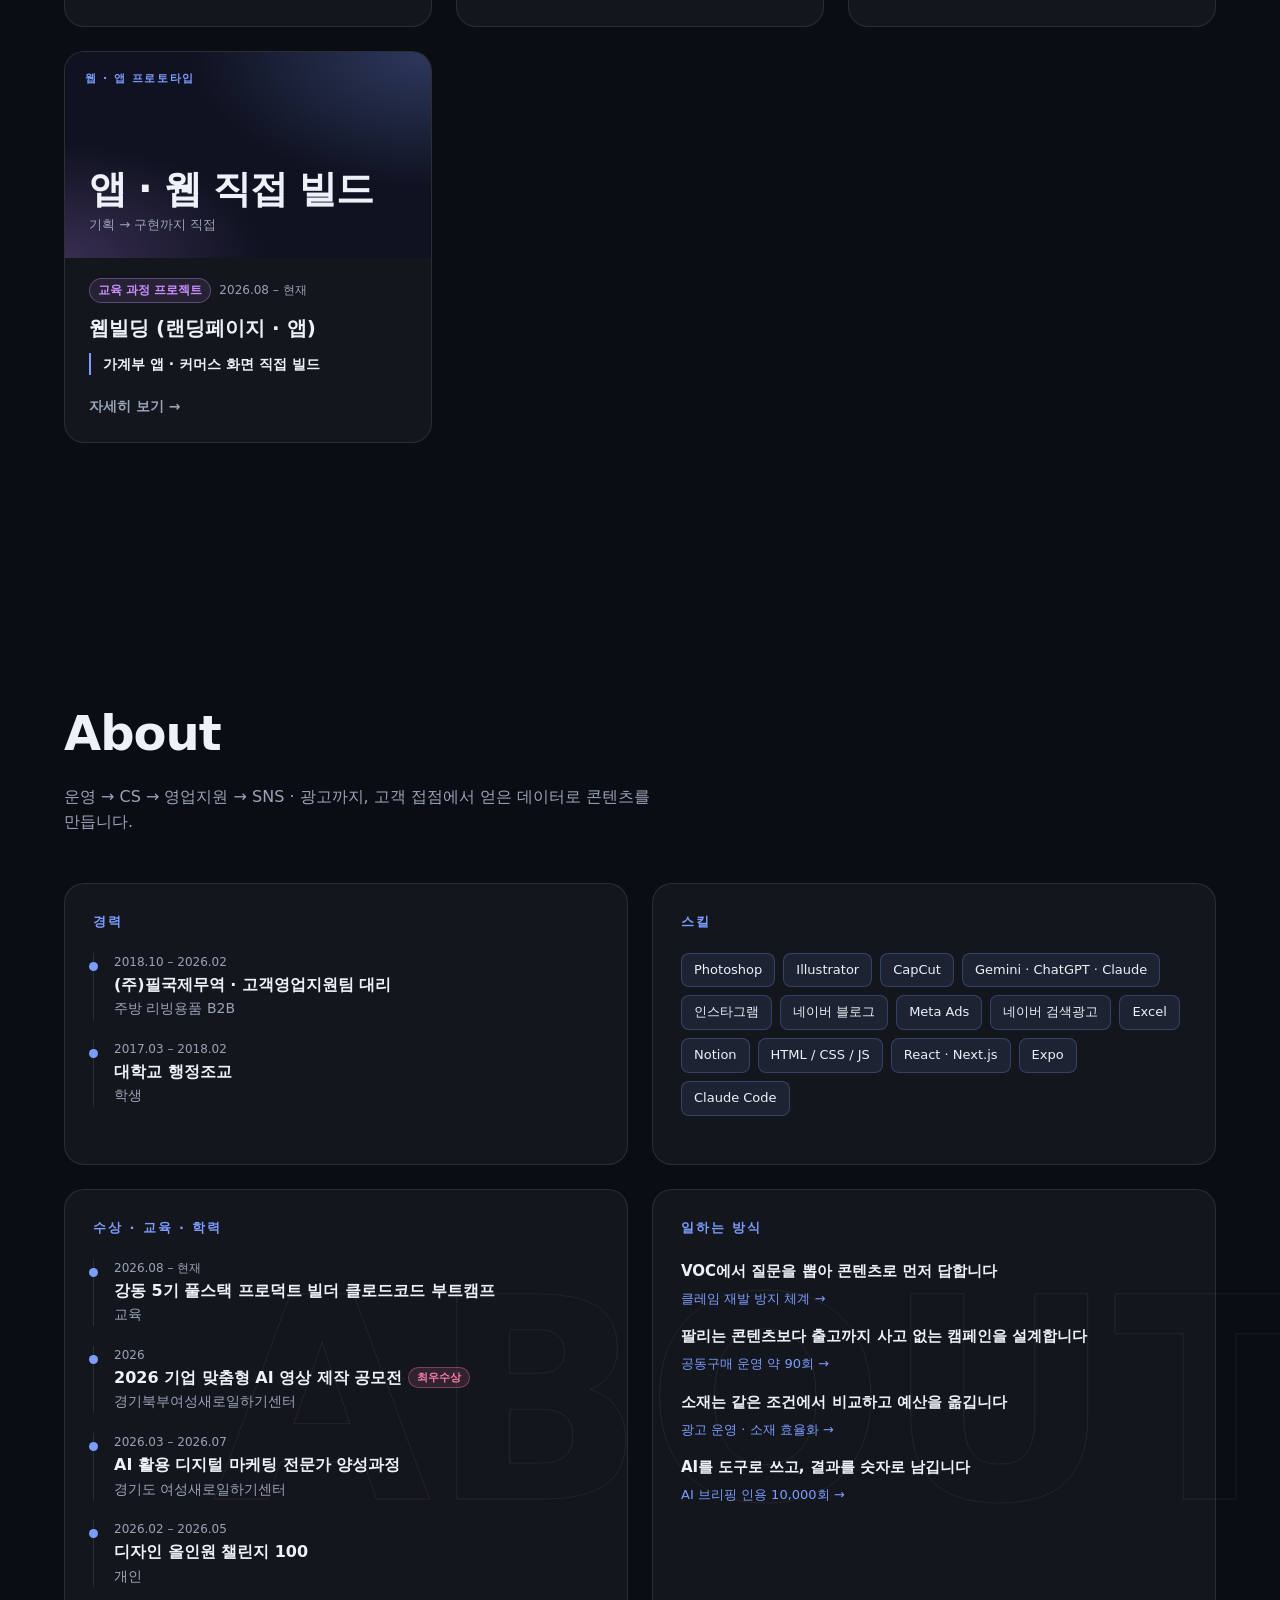
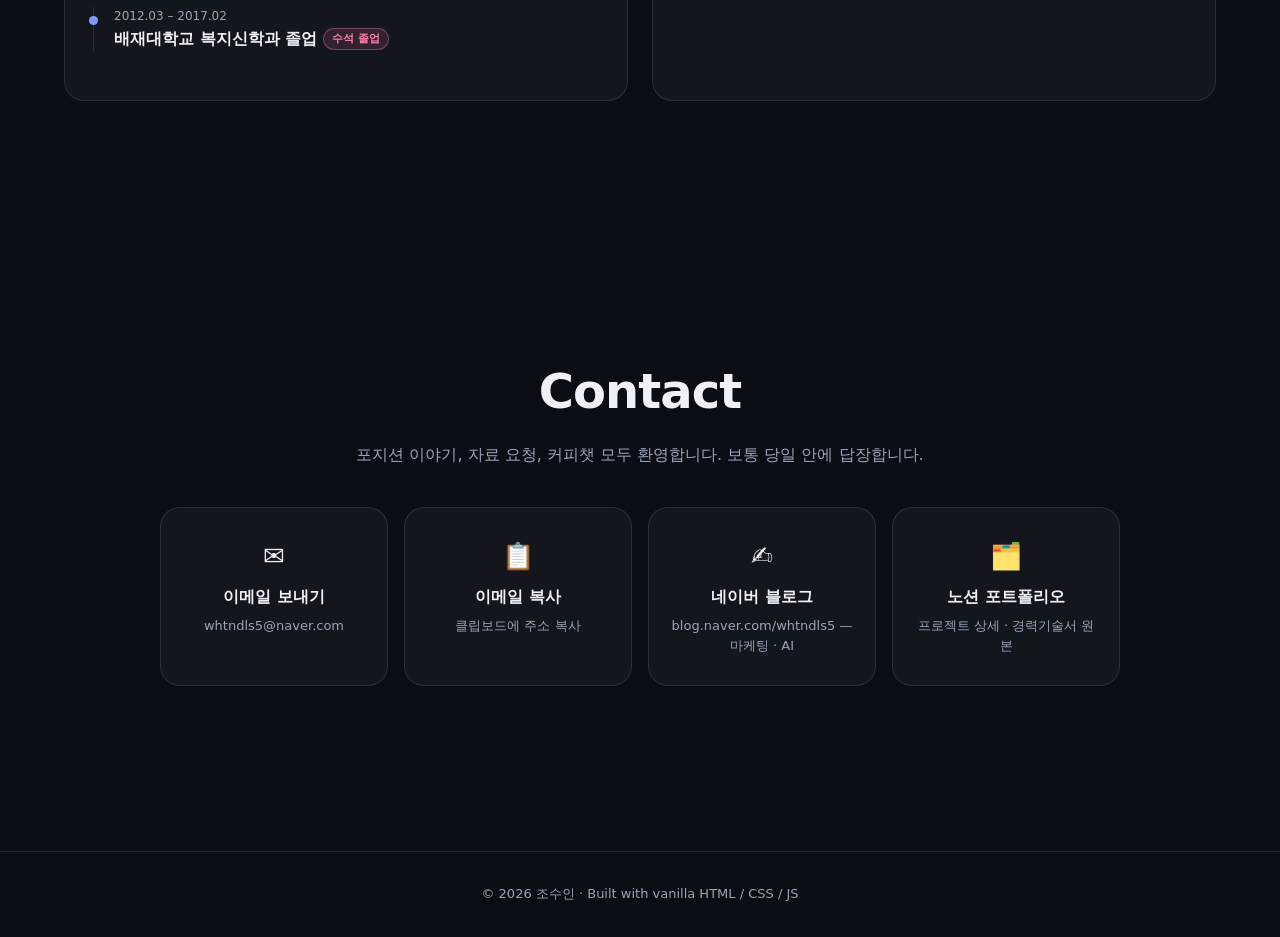
==== commit ca2e5a35: "학력: 수석 졸업 표기 Co-Authored-By: Claude Opus 5 <noreply@anthropic.com>" ====
--- a/index.html
+++ b/index.html
@@ -399,7 +399,7 @@
         </div>
         <div class="panel reveal">
           <h3>수상 · 교육 · 학력</h3>
-          <ul class="tl"><li><time>2026.08 – 현재</time><strong>강동 5기 풀스택 프로덕트 빌더 클로드코드 부트캠프</strong><p>교육</p></li><li><time>2026</time><strong>2026 기업 맞춤형 AI 영상 제작 공모전<span class="award">최우수상</span></strong><p>경기북부여성새로일하기센터</p></li><li><time>2026.03 – 2026.07</time><strong>AI 활용 디지털 마케팅 전문가 양성과정</strong><p>경기도 여성새로일하기센터</p></li><li><time>2026.02 – 2026.05</time><strong>디자인 올인원 챌린지 100</strong><p>개인</p></li><li><time>2012.03 – 2017.02</time><strong>배재대학교 복지신학과 졸업</strong></li></ul>
+          <ul class="tl"><li><time>2026.08 – 현재</time><strong>강동 5기 풀스택 프로덕트 빌더 클로드코드 부트캠프</strong><p>교육</p></li><li><time>2026</time><strong>2026 기업 맞춤형 AI 영상 제작 공모전<span class="award">최우수상</span></strong><p>경기북부여성새로일하기센터</p></li><li><time>2026.03 – 2026.07</time><strong>AI 활용 디지털 마케팅 전문가 양성과정</strong><p>경기도 여성새로일하기센터</p></li><li><time>2026.02 – 2026.05</time><strong>디자인 올인원 챌린지 100</strong><p>개인</p></li><li><time>2012.03 – 2017.02</time><strong>배재대학교 복지신학과 졸업<span class="award">수석 졸업</span></strong></li></ul>
         </div>
         <div class="panel reveal">
           <h3>일하는 방식</h3>
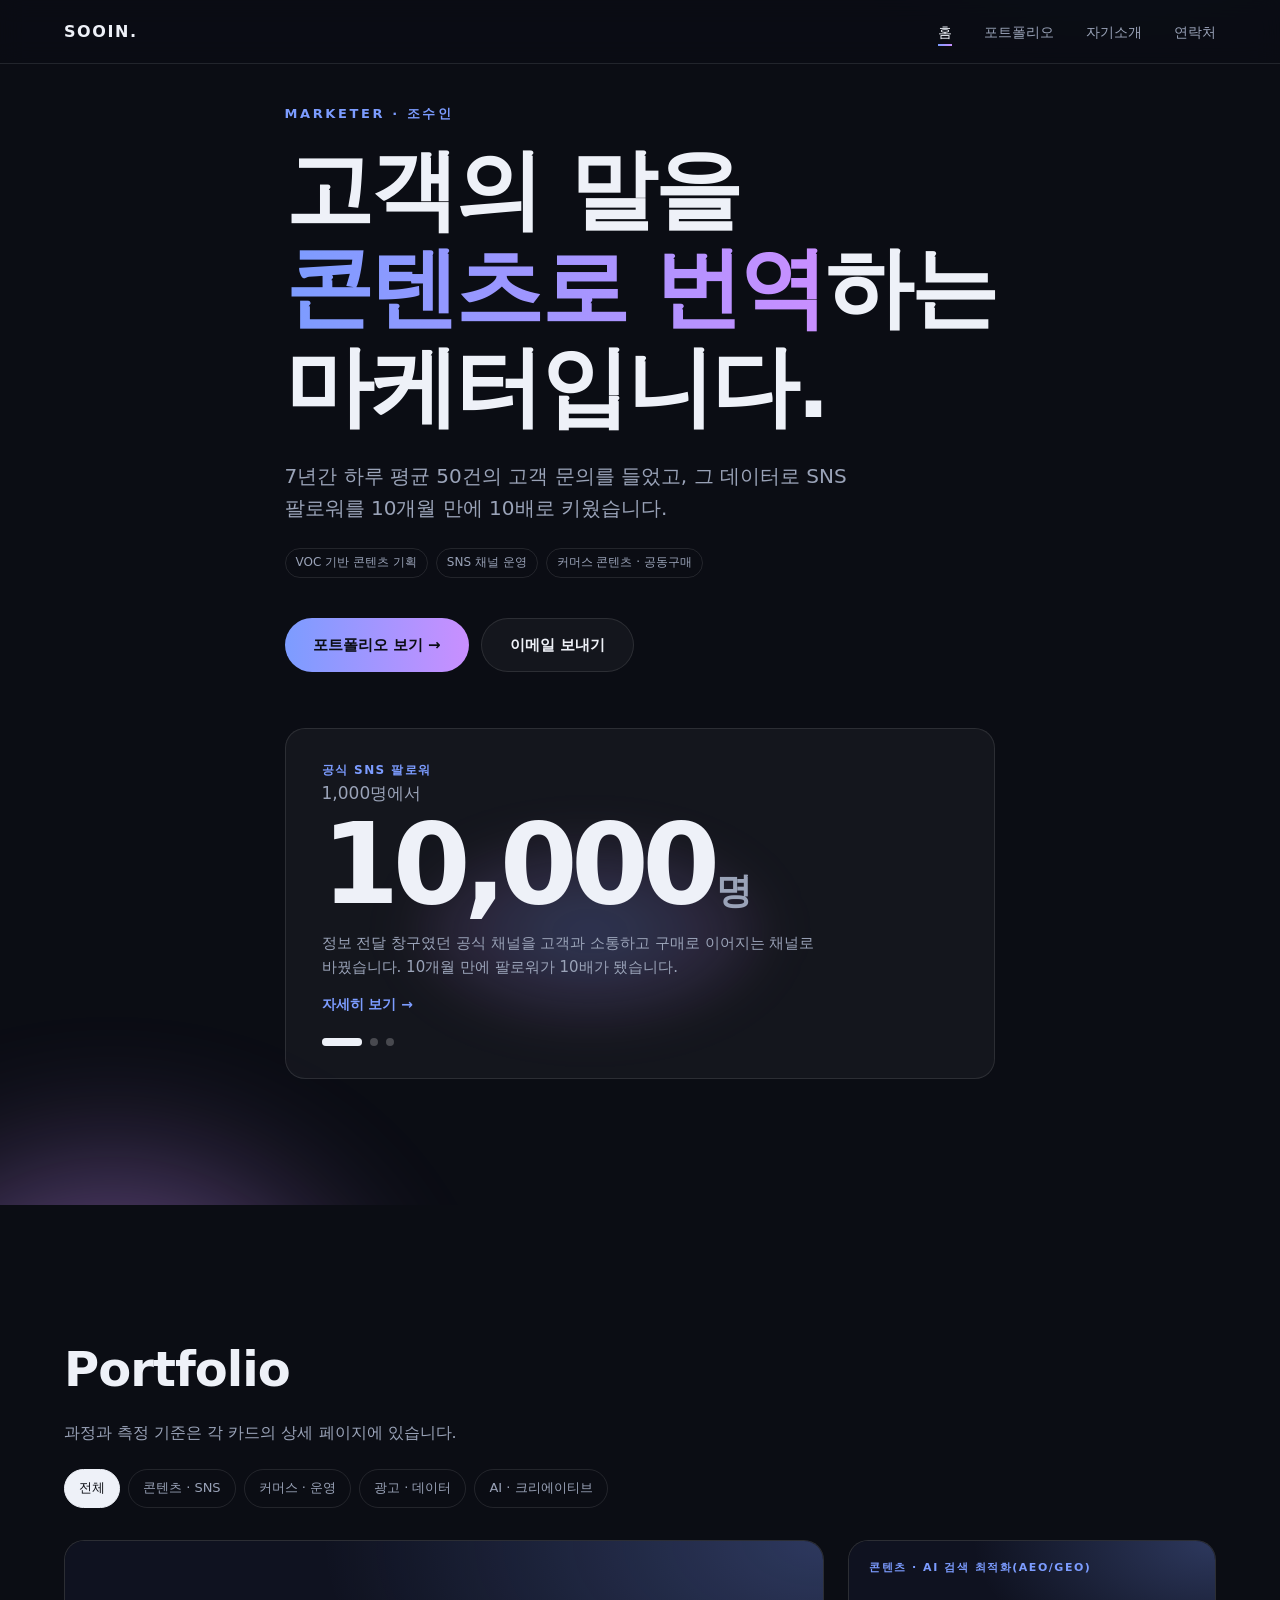
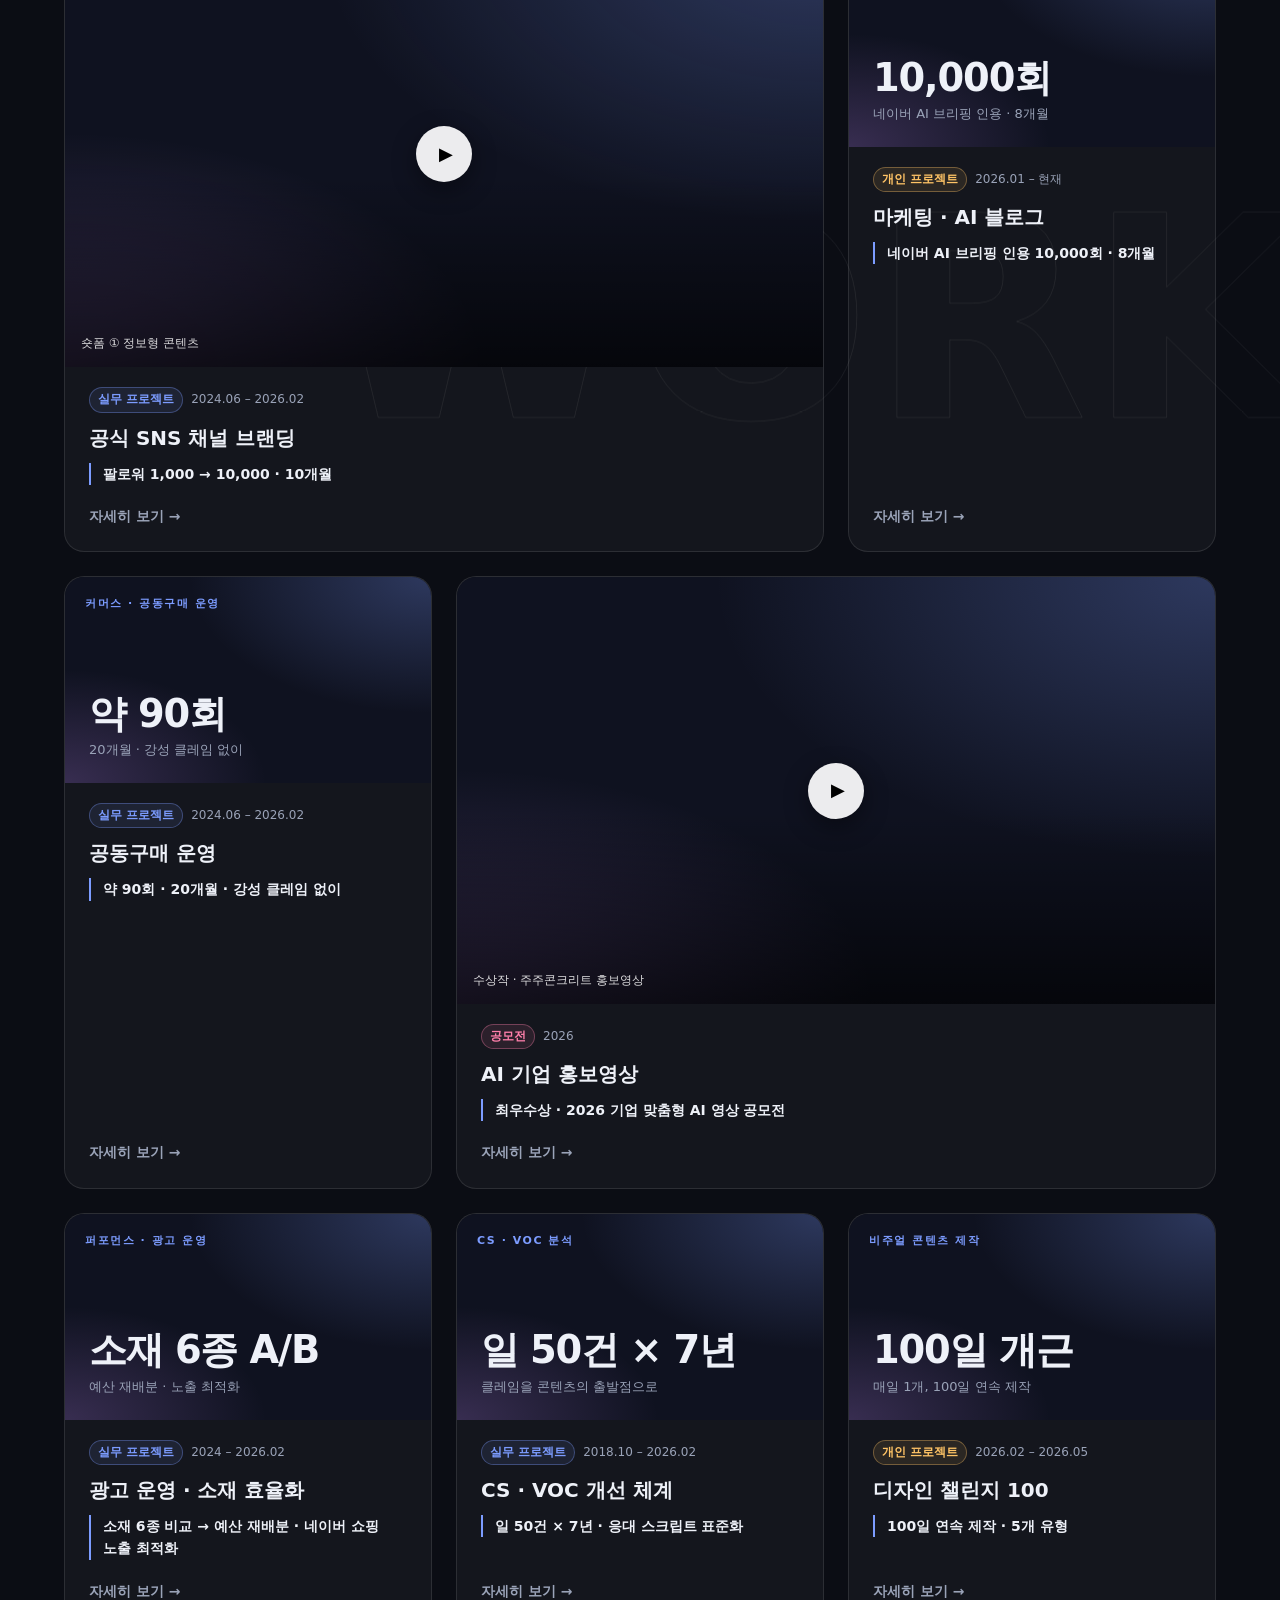
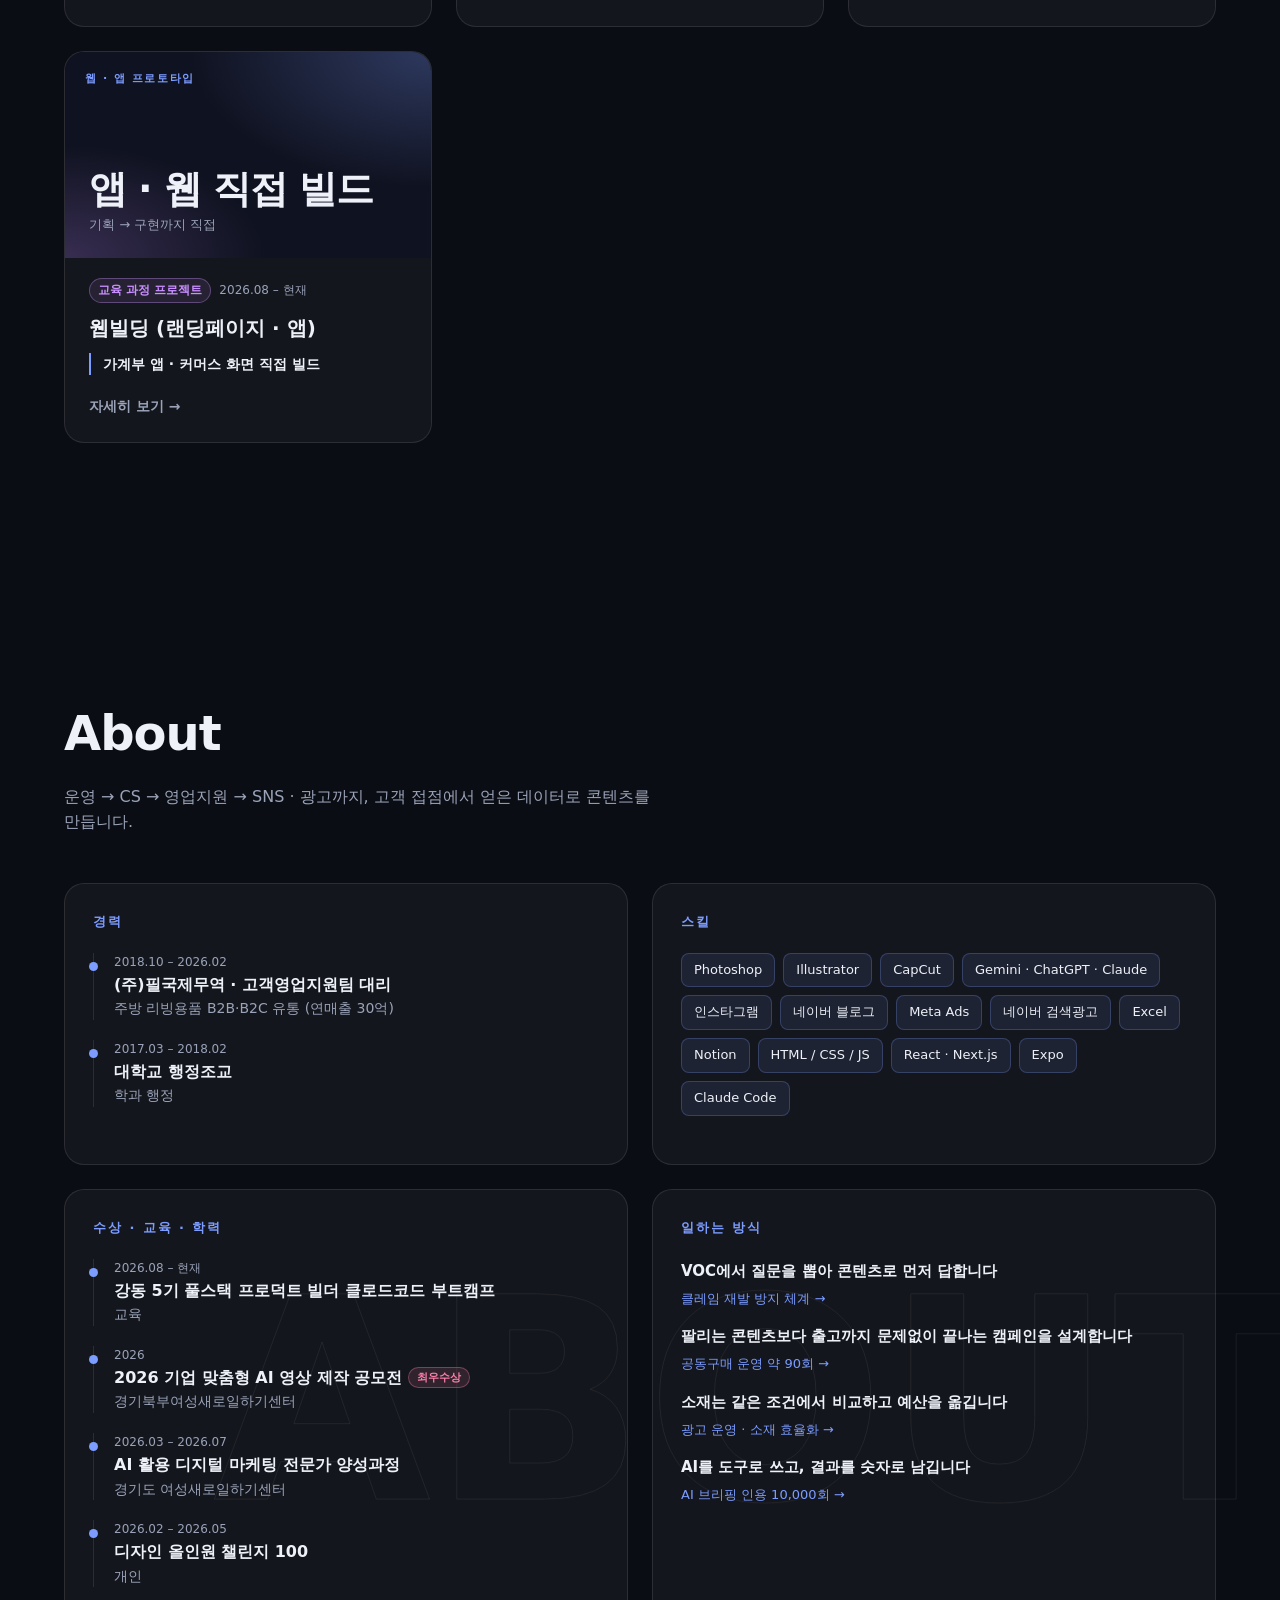
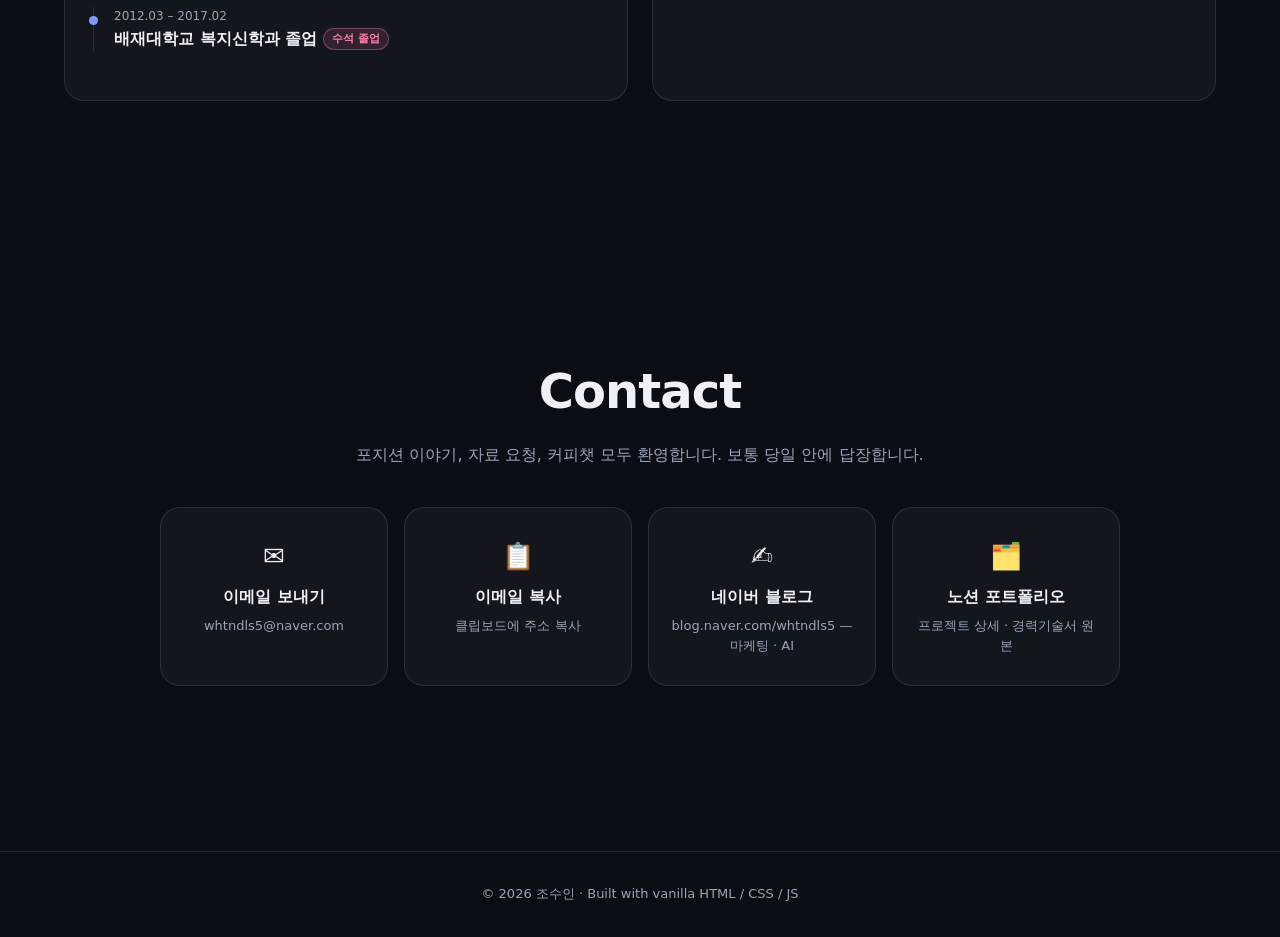
==== commit b23c4e08: "사이트 전체 문구 점검 - 리드 문장 '하루 50건' → '하루 평균 50건'으로 통일, 타겟 → 타깃 통일 - '사고 없이' 표현을 '클레임 없이 · 문제없이'로 완화 - 경력 " ====
--- a/index.html
+++ b/index.html
@@ -219,7 +219,7 @@
     <div class="wrap">
       <p class="eyebrow reveal">Marketer · 조수인</p>
       <h1 class="reveal">고객의 말을<br><span>콘텐츠로 번역</span>하는<br>마케터입니다.</h1>
-      <p class="lead reveal">7년간 하루 50건의 고객 문의를 들었고, 그 데이터로 SNS 팔로워를 10개월 만에 10배로 키웠습니다.</p>
+      <p class="lead reveal">7년간 하루 평균 50건의 고객 문의를 들었고, 그 데이터로 SNS 팔로워를 10개월 만에 10배로 키웠습니다.</p>
       <ul class="tags reveal"><li>VOC 기반 콘텐츠 기획</li><li>SNS 채널 운영</li><li>커머스 콘텐츠 · 공동구매</li></ul>
       <div class="cta reveal">
         <a class="btn primary" href="#portfolio">포트폴리오 보기 →</a>
@@ -391,7 +391,7 @@
       <div class="cols stagger">
         <div class="panel reveal">
           <h3>경력</h3>
-          <ul class="tl"><li><time>2018.10 – 2026.02</time><strong>(주)필국제무역 · 고객영업지원팀 대리</strong><p>주방 리빙용품 B2B</p></li><li><time>2017.03 – 2018.02</time><strong>대학교 행정조교</strong><p>학생</p></li></ul>
+          <ul class="tl"><li><time>2018.10 – 2026.02</time><strong>(주)필국제무역 · 고객영업지원팀 대리</strong><p>주방 리빙용품 B2B·B2C 유통 (연매출 30억)</p></li><li><time>2017.03 – 2018.02</time><strong>대학교 행정조교</strong><p>학과 행정</p></li></ul>
         </div>
         <div class="panel reveal">
           <h3>스킬</h3>
@@ -404,7 +404,7 @@
         <div class="panel reveal">
           <h3>일하는 방식</h3>
           <ul class="values">
-            <li><strong>VOC에서 질문을 뽑아 콘텐츠로 먼저 답합니다</strong><a href="projects/voc-system/">클레임 재발 방지 체계 →</a></li><li><strong>팔리는 콘텐츠보다 출고까지 사고 없는 캠페인을 설계합니다</strong><a href="projects/group-buying/">공동구매 운영 약 90회 →</a></li><li><strong>소재는 같은 조건에서 비교하고 예산을 옮깁니다</strong><a href="projects/ads-measurement/">광고 운영 · 소재 효율화 →</a></li><li><strong>AI를 도구로 쓰고, 결과를 숫자로 남깁니다</strong><a href="projects/ai-blog/">AI 브리핑 인용 10,000회 →</a></li>
+            <li><strong>VOC에서 질문을 뽑아 콘텐츠로 먼저 답합니다</strong><a href="projects/voc-system/">클레임 재발 방지 체계 →</a></li><li><strong>팔리는 콘텐츠보다 출고까지 문제없이 끝나는 캠페인을 설계합니다</strong><a href="projects/group-buying/">공동구매 운영 약 90회 →</a></li><li><strong>소재는 같은 조건에서 비교하고 예산을 옮깁니다</strong><a href="projects/ads-measurement/">광고 운영 · 소재 효율화 →</a></li><li><strong>AI를 도구로 쓰고, 결과를 숫자로 남깁니다</strong><a href="projects/ai-blog/">AI 브리핑 인용 10,000회 →</a></li>
           </ul>
         </div>
       </div>
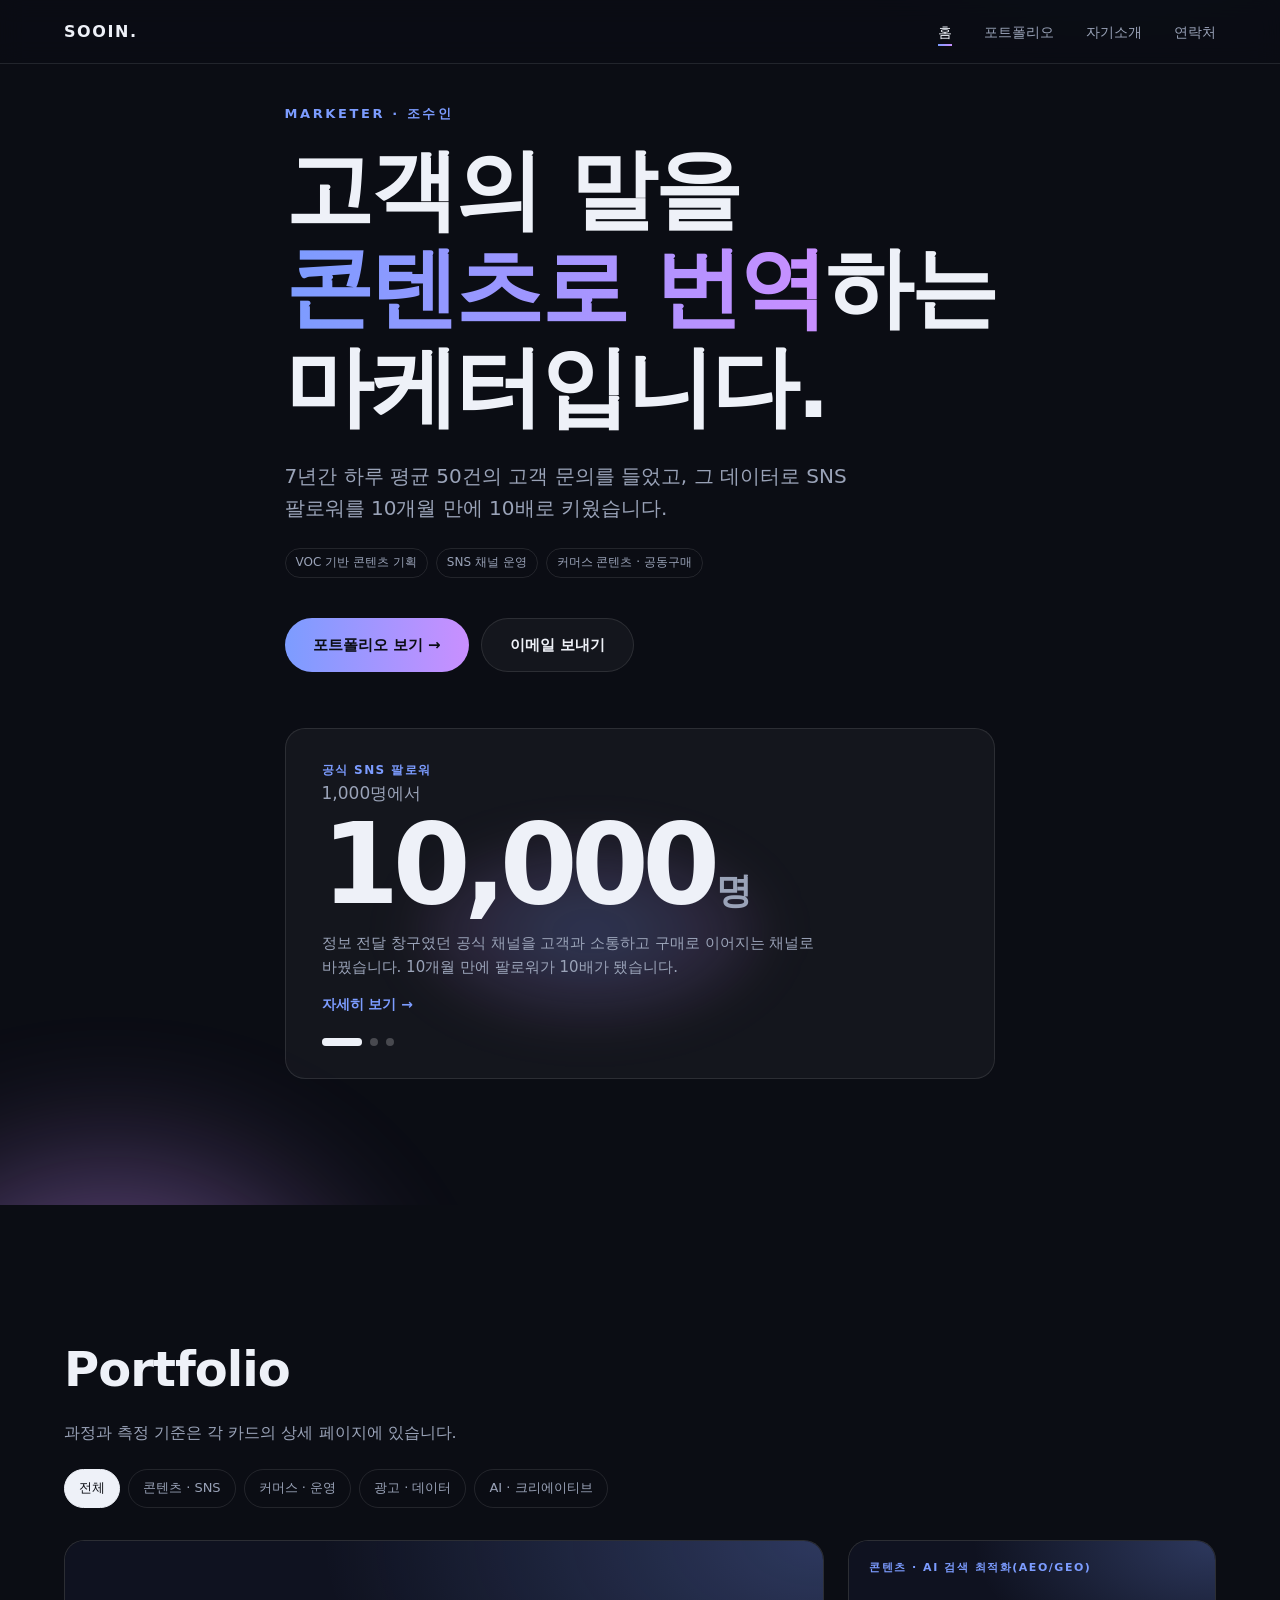
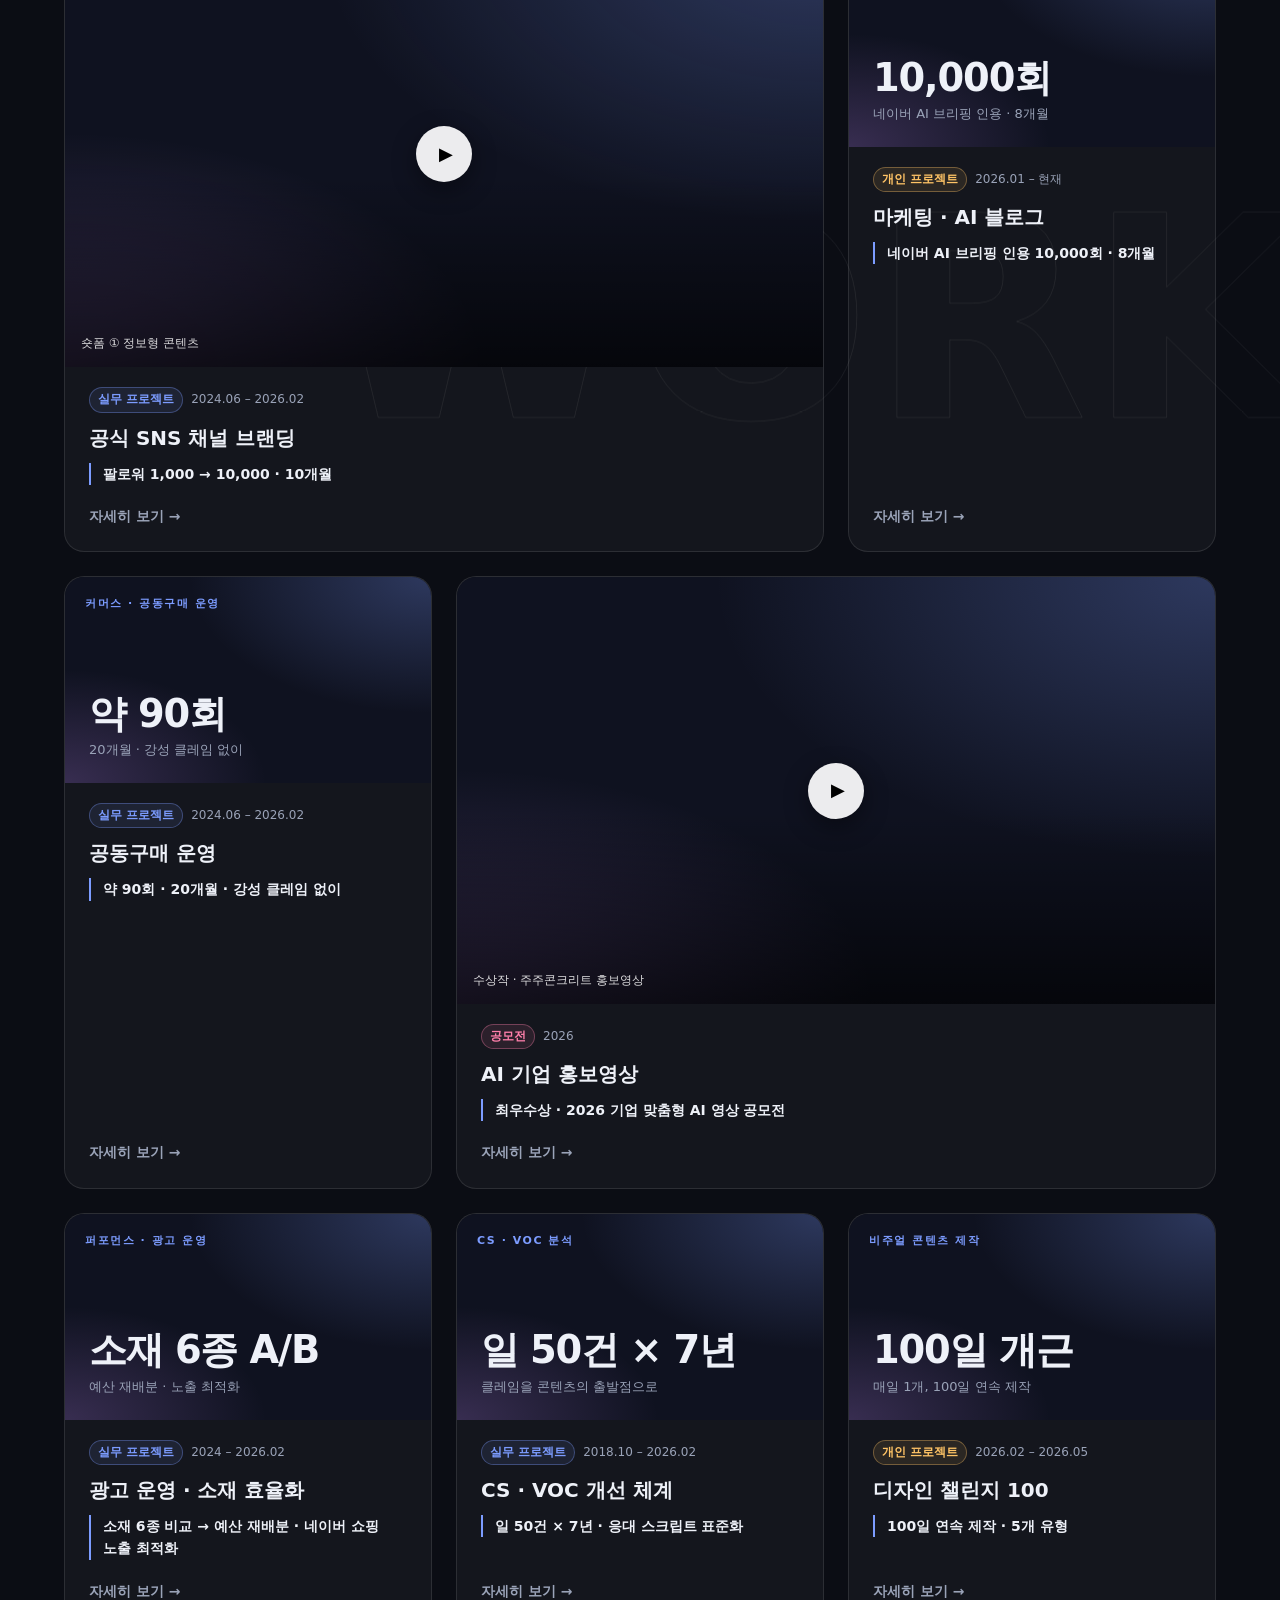
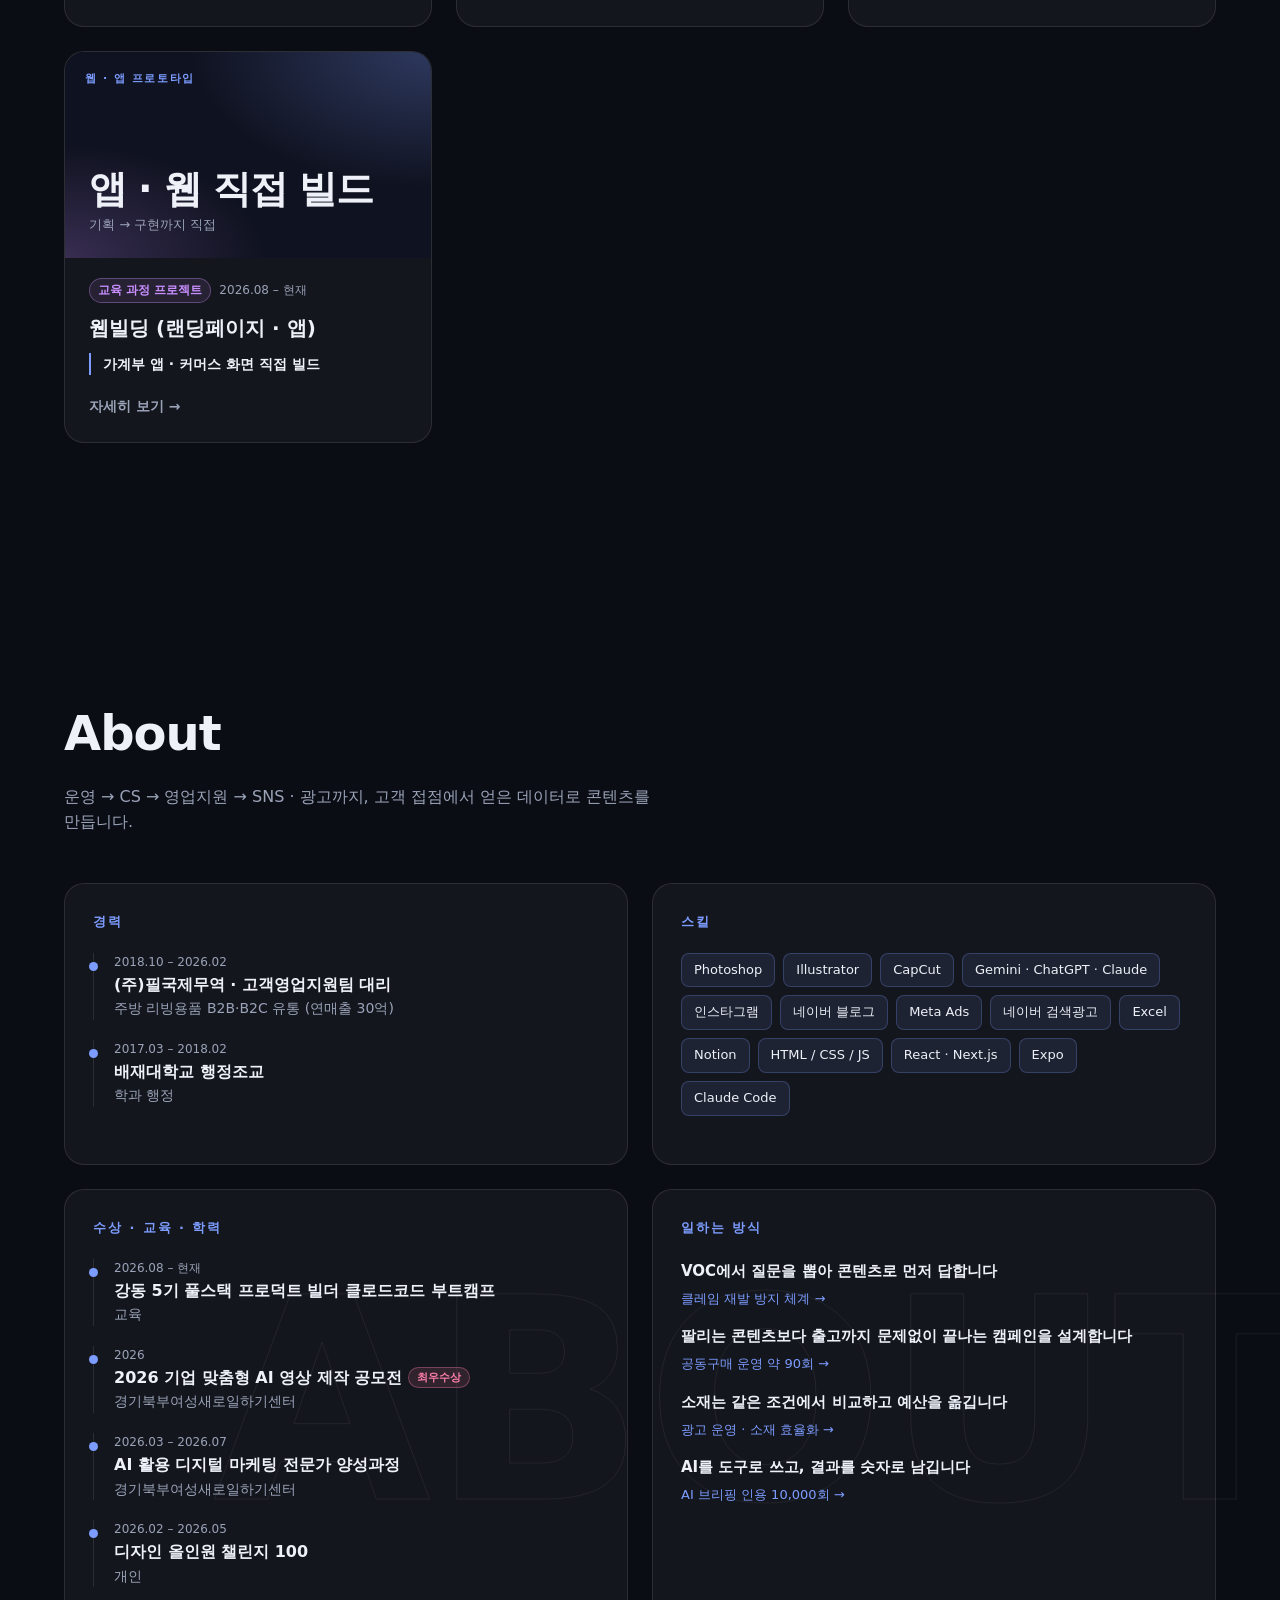
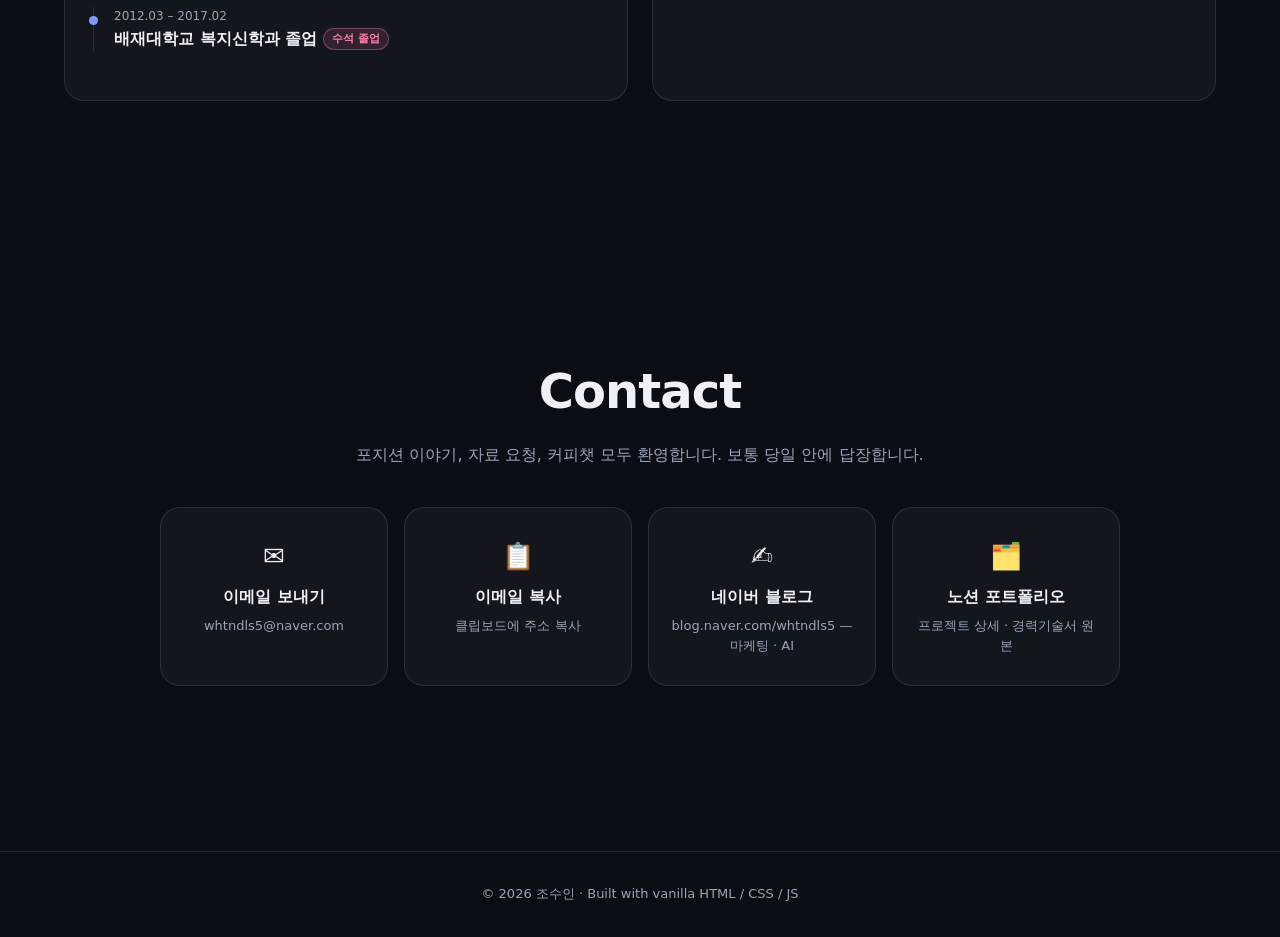
==== commit 61b32cfc: "행정조교 소속 배재대학교로, 양성과정 주관을 경기북부여성새로일하기센터로 통일 Co-Authored-By: Claude Opus 5 <noreply@anthropic.com>" ====
--- a/index.html
+++ b/index.html
@@ -391,7 +391,7 @@
       <div class="cols stagger">
         <div class="panel reveal">
           <h3>경력</h3>
-          <ul class="tl"><li><time>2018.10 – 2026.02</time><strong>(주)필국제무역 · 고객영업지원팀 대리</strong><p>주방 리빙용품 B2B·B2C 유통 (연매출 30억)</p></li><li><time>2017.03 – 2018.02</time><strong>대학교 행정조교</strong><p>학과 행정</p></li></ul>
+          <ul class="tl"><li><time>2018.10 – 2026.02</time><strong>(주)필국제무역 · 고객영업지원팀 대리</strong><p>주방 리빙용품 B2B·B2C 유통 (연매출 30억)</p></li><li><time>2017.03 – 2018.02</time><strong>배재대학교 행정조교</strong><p>학과 행정</p></li></ul>
         </div>
         <div class="panel reveal">
           <h3>스킬</h3>
@@ -399,7 +399,7 @@
         </div>
         <div class="panel reveal">
           <h3>수상 · 교육 · 학력</h3>
-          <ul class="tl"><li><time>2026.08 – 현재</time><strong>강동 5기 풀스택 프로덕트 빌더 클로드코드 부트캠프</strong><p>교육</p></li><li><time>2026</time><strong>2026 기업 맞춤형 AI 영상 제작 공모전<span class="award">최우수상</span></strong><p>경기북부여성새로일하기센터</p></li><li><time>2026.03 – 2026.07</time><strong>AI 활용 디지털 마케팅 전문가 양성과정</strong><p>경기도 여성새로일하기센터</p></li><li><time>2026.02 – 2026.05</time><strong>디자인 올인원 챌린지 100</strong><p>개인</p></li><li><time>2012.03 – 2017.02</time><strong>배재대학교 복지신학과 졸업<span class="award">수석 졸업</span></strong></li></ul>
+          <ul class="tl"><li><time>2026.08 – 현재</time><strong>강동 5기 풀스택 프로덕트 빌더 클로드코드 부트캠프</strong><p>교육</p></li><li><time>2026</time><strong>2026 기업 맞춤형 AI 영상 제작 공모전<span class="award">최우수상</span></strong><p>경기북부여성새로일하기센터</p></li><li><time>2026.03 – 2026.07</time><strong>AI 활용 디지털 마케팅 전문가 양성과정</strong><p>경기북부여성새로일하기센터</p></li><li><time>2026.02 – 2026.05</time><strong>디자인 올인원 챌린지 100</strong><p>개인</p></li><li><time>2012.03 – 2017.02</time><strong>배재대학교 복지신학과 졸업<span class="award">수석 졸업</span></strong></li></ul>
         </div>
         <div class="panel reveal">
           <h3>일하는 방식</h3>
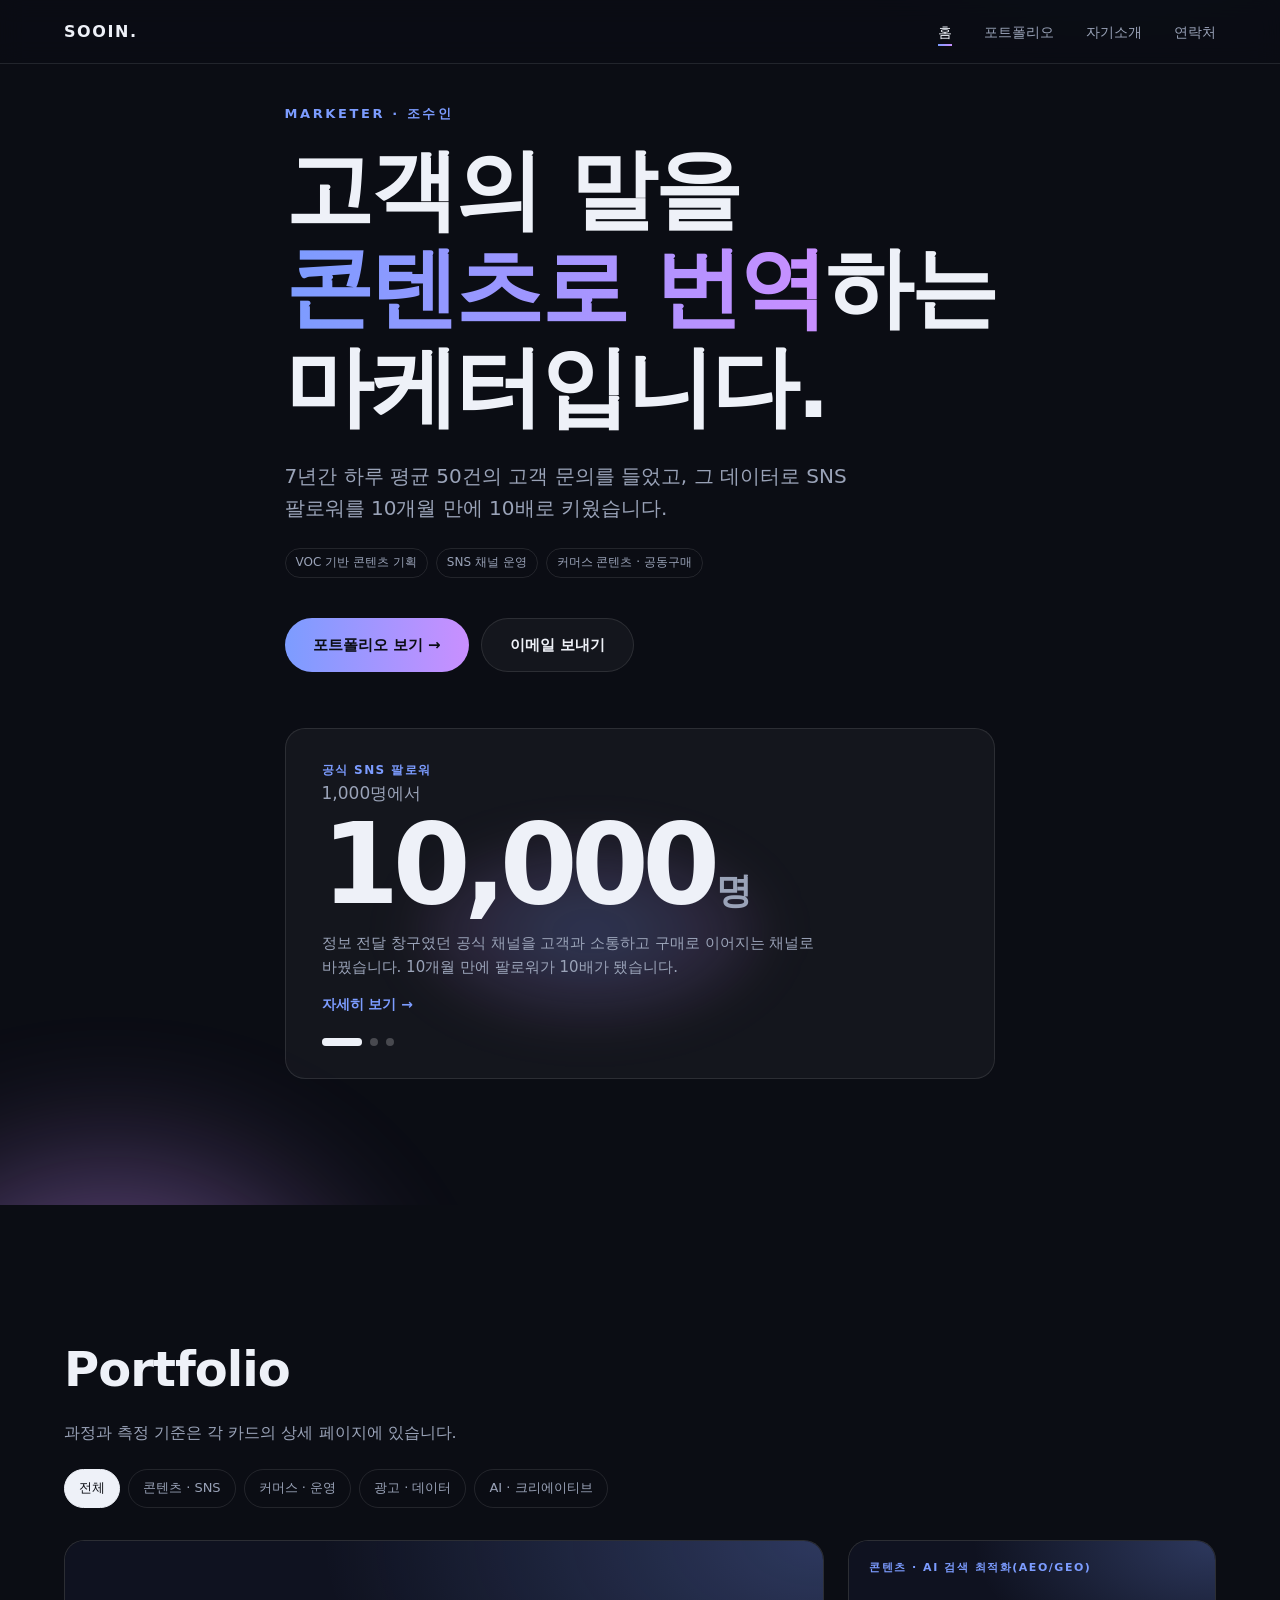
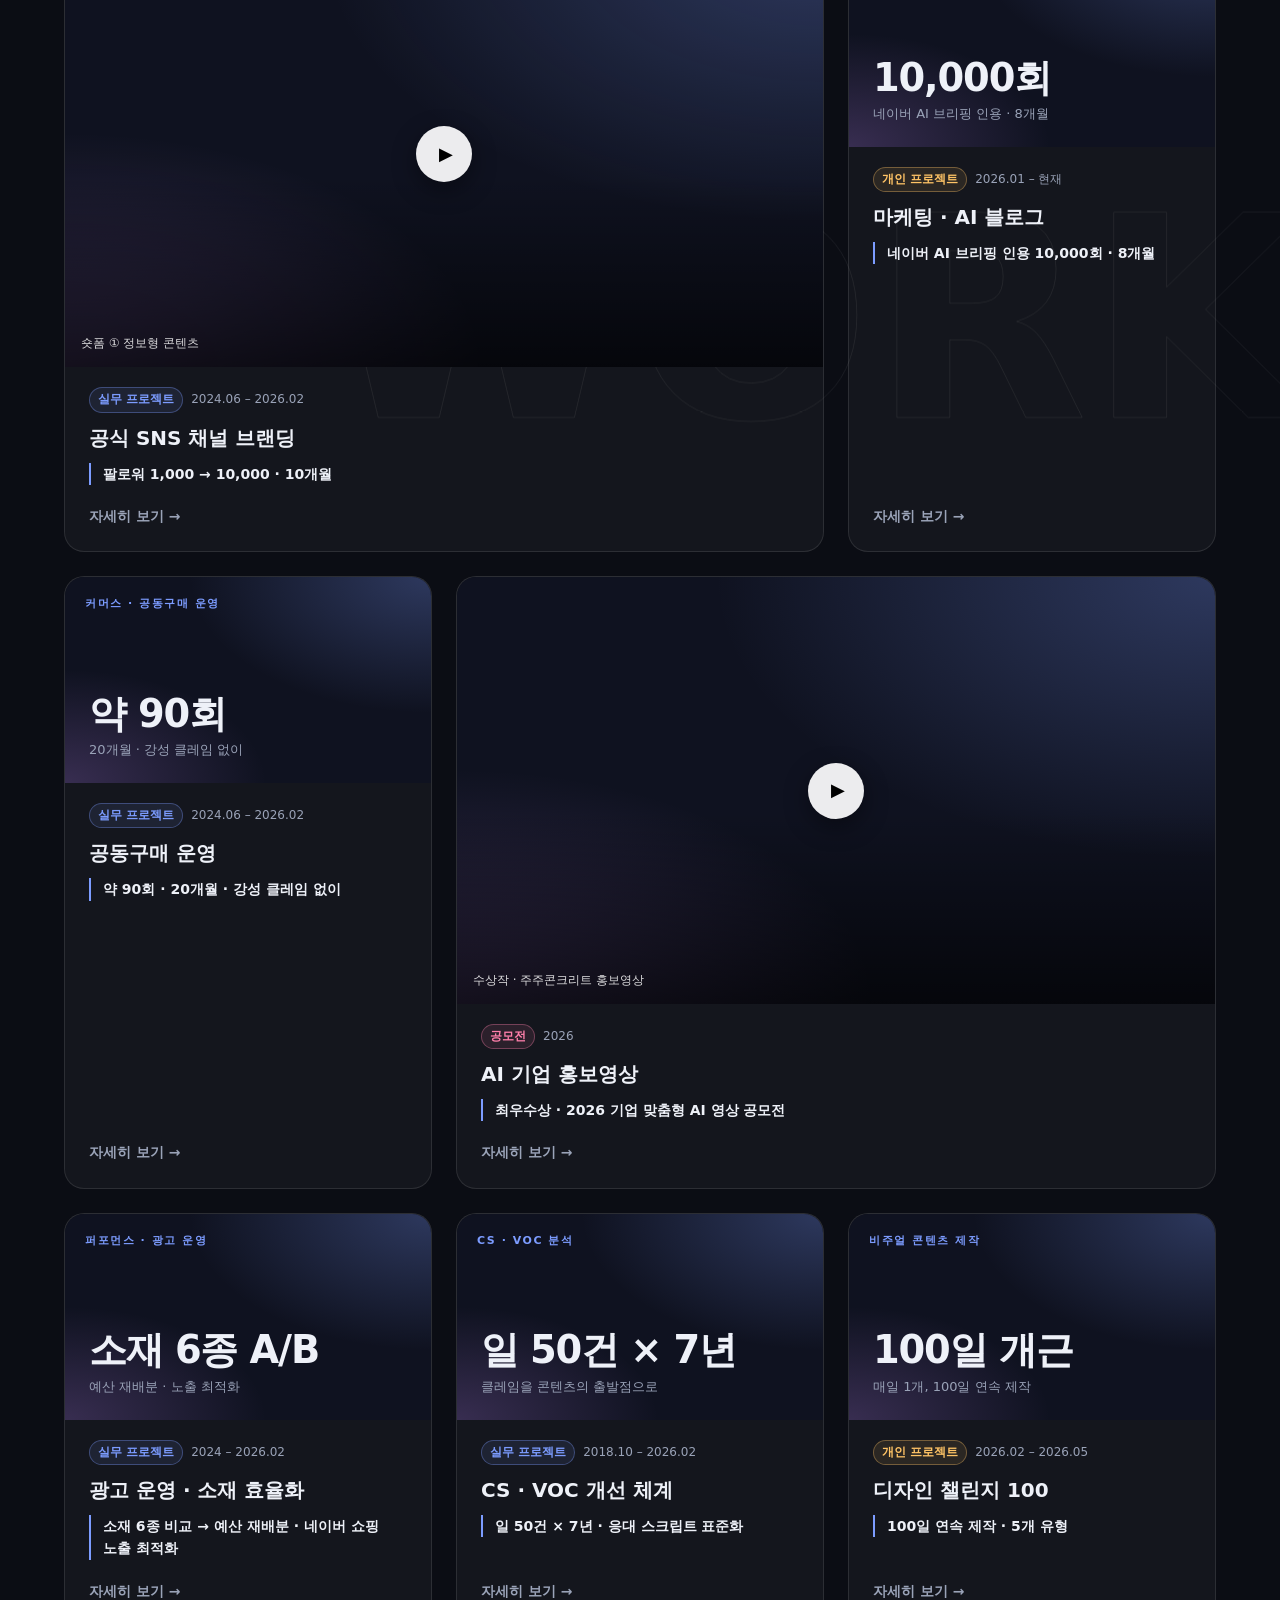
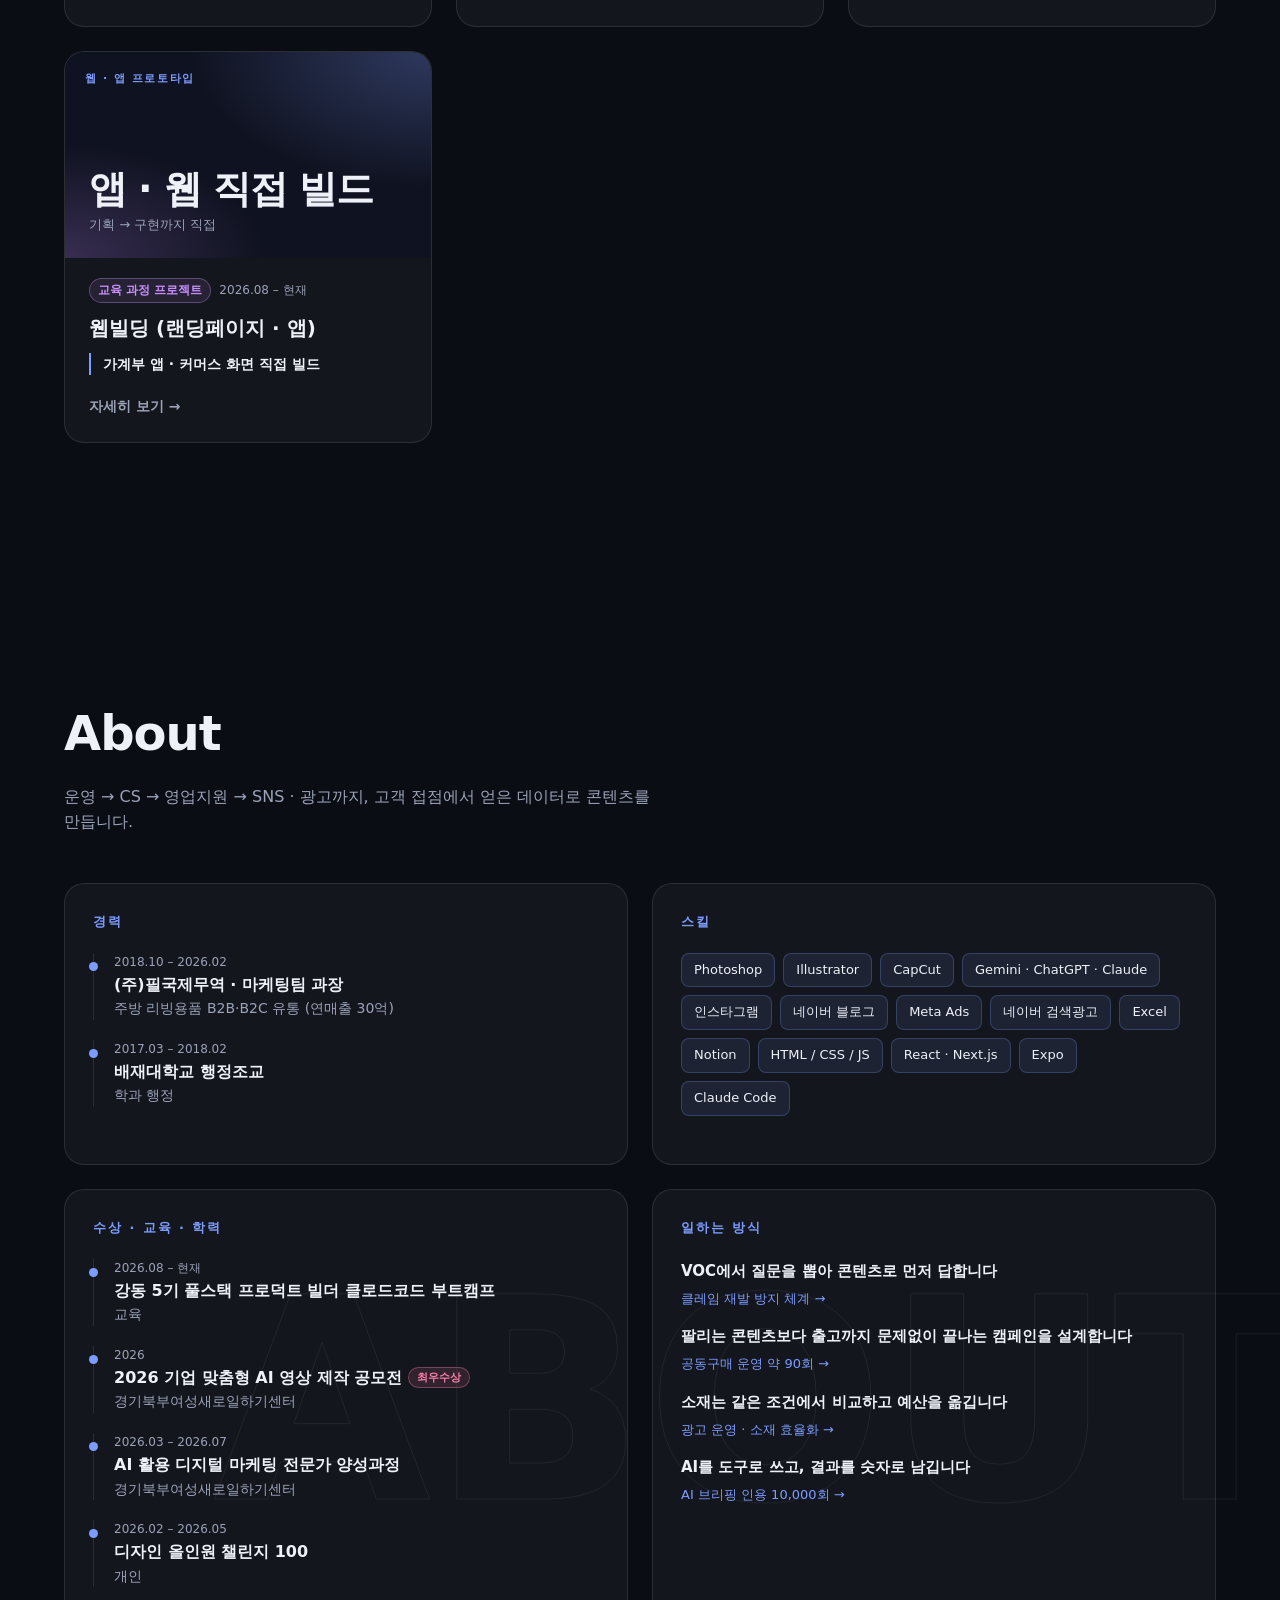
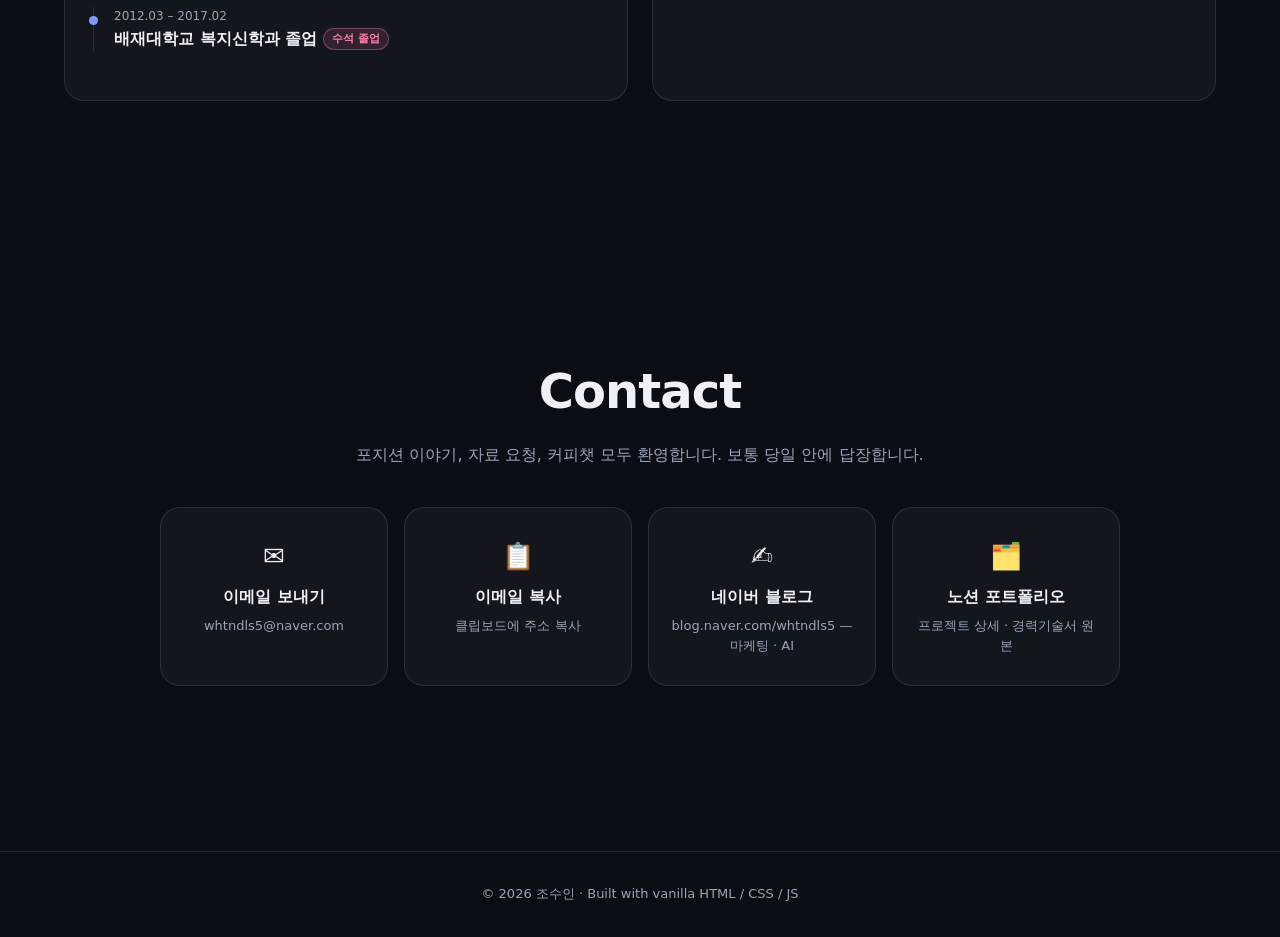
==== commit 460176de: "경력: 마케팅팀 과장, 마케팅 업무 2023.02~ 반영 Co-Authored-By: Claude Opus 5.5 <noreply@anthropic.com> Claude-Sessi" ====
--- a/index.html
+++ b/index.html
@@ -391,7 +391,7 @@
       <div class="cols stagger">
         <div class="panel reveal">
           <h3>경력</h3>
-          <ul class="tl"><li><time>2018.10 – 2026.02</time><strong>(주)필국제무역 · 고객영업지원팀 대리</strong><p>주방 리빙용품 B2B·B2C 유통 (연매출 30억)</p></li><li><time>2017.03 – 2018.02</time><strong>배재대학교 행정조교</strong><p>학과 행정</p></li></ul>
+          <ul class="tl"><li><time>2018.10 – 2026.02</time><strong>(주)필국제무역 · 마케팅팀 과장</strong><p>주방 리빙용품 B2B·B2C 유통 (연매출 30억)</p></li><li><time>2017.03 – 2018.02</time><strong>배재대학교 행정조교</strong><p>학과 행정</p></li></ul>
         </div>
         <div class="panel reveal">
           <h3>스킬</h3>
